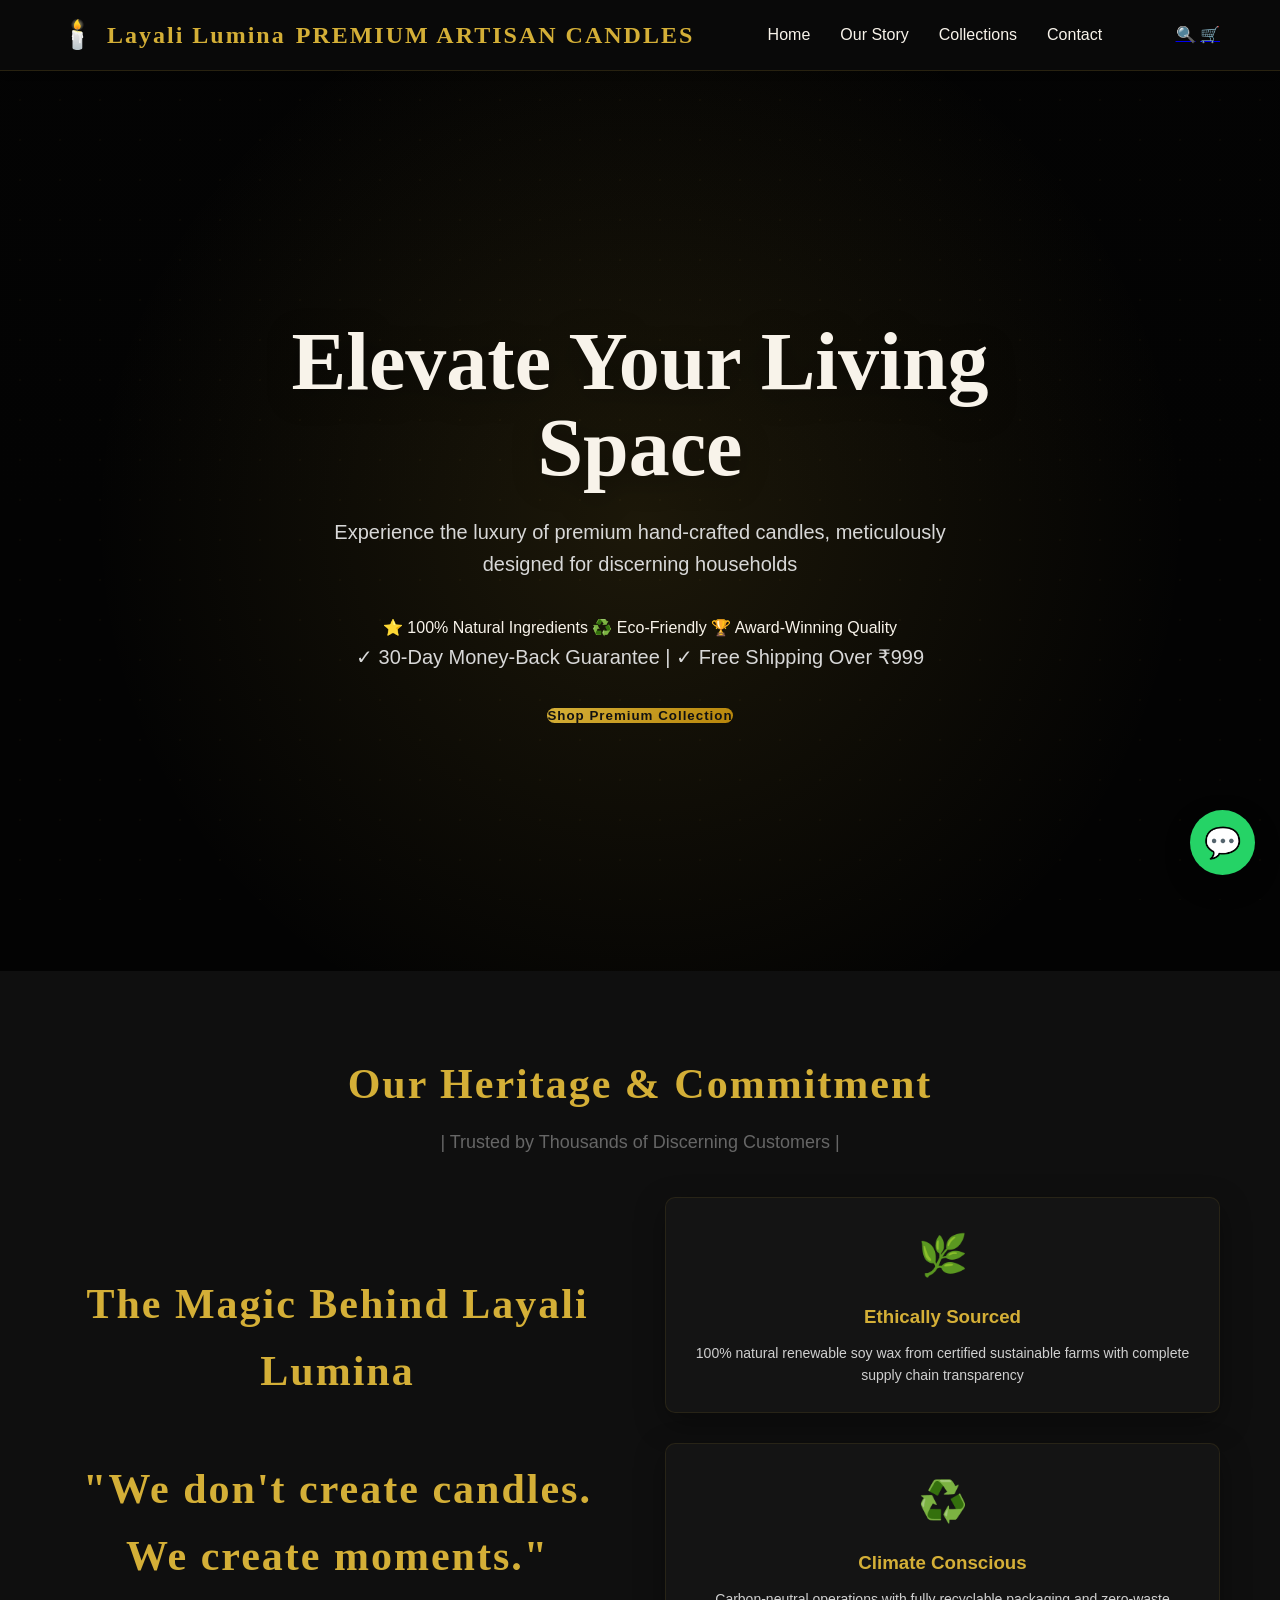
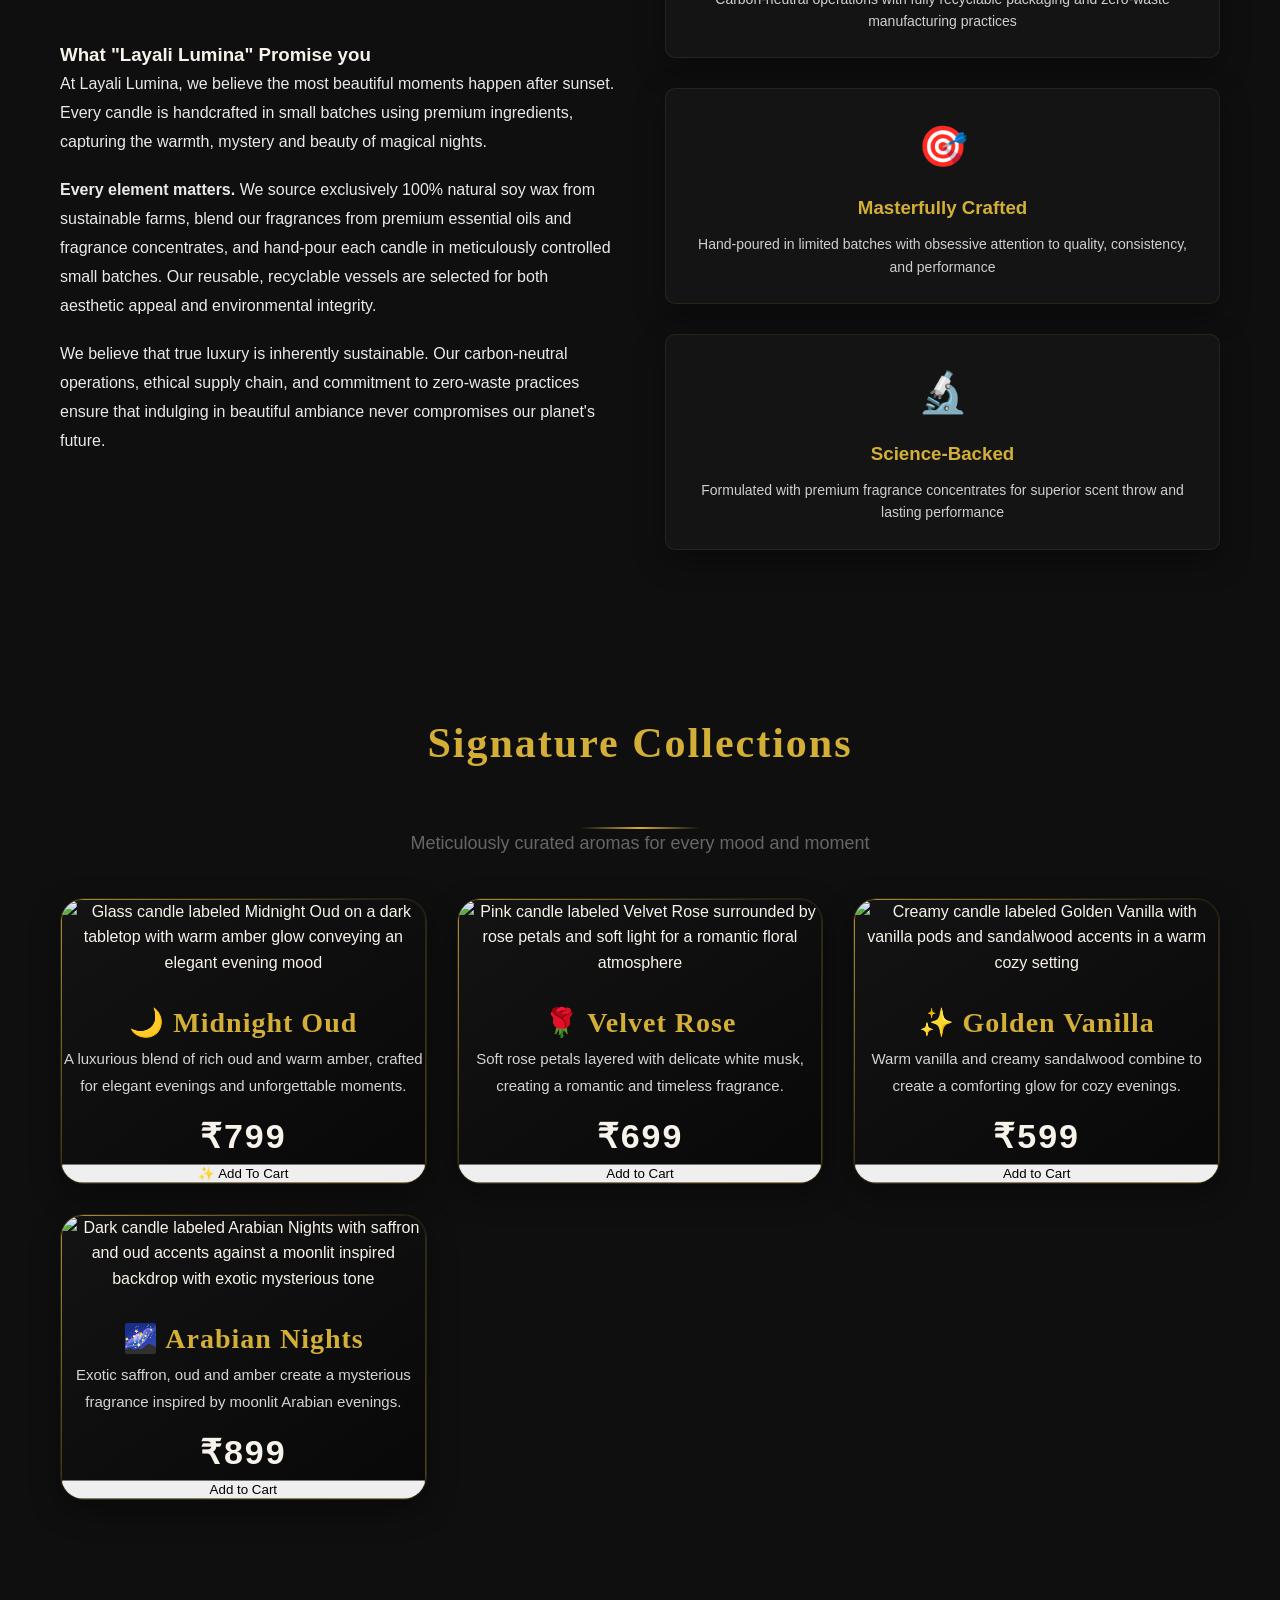
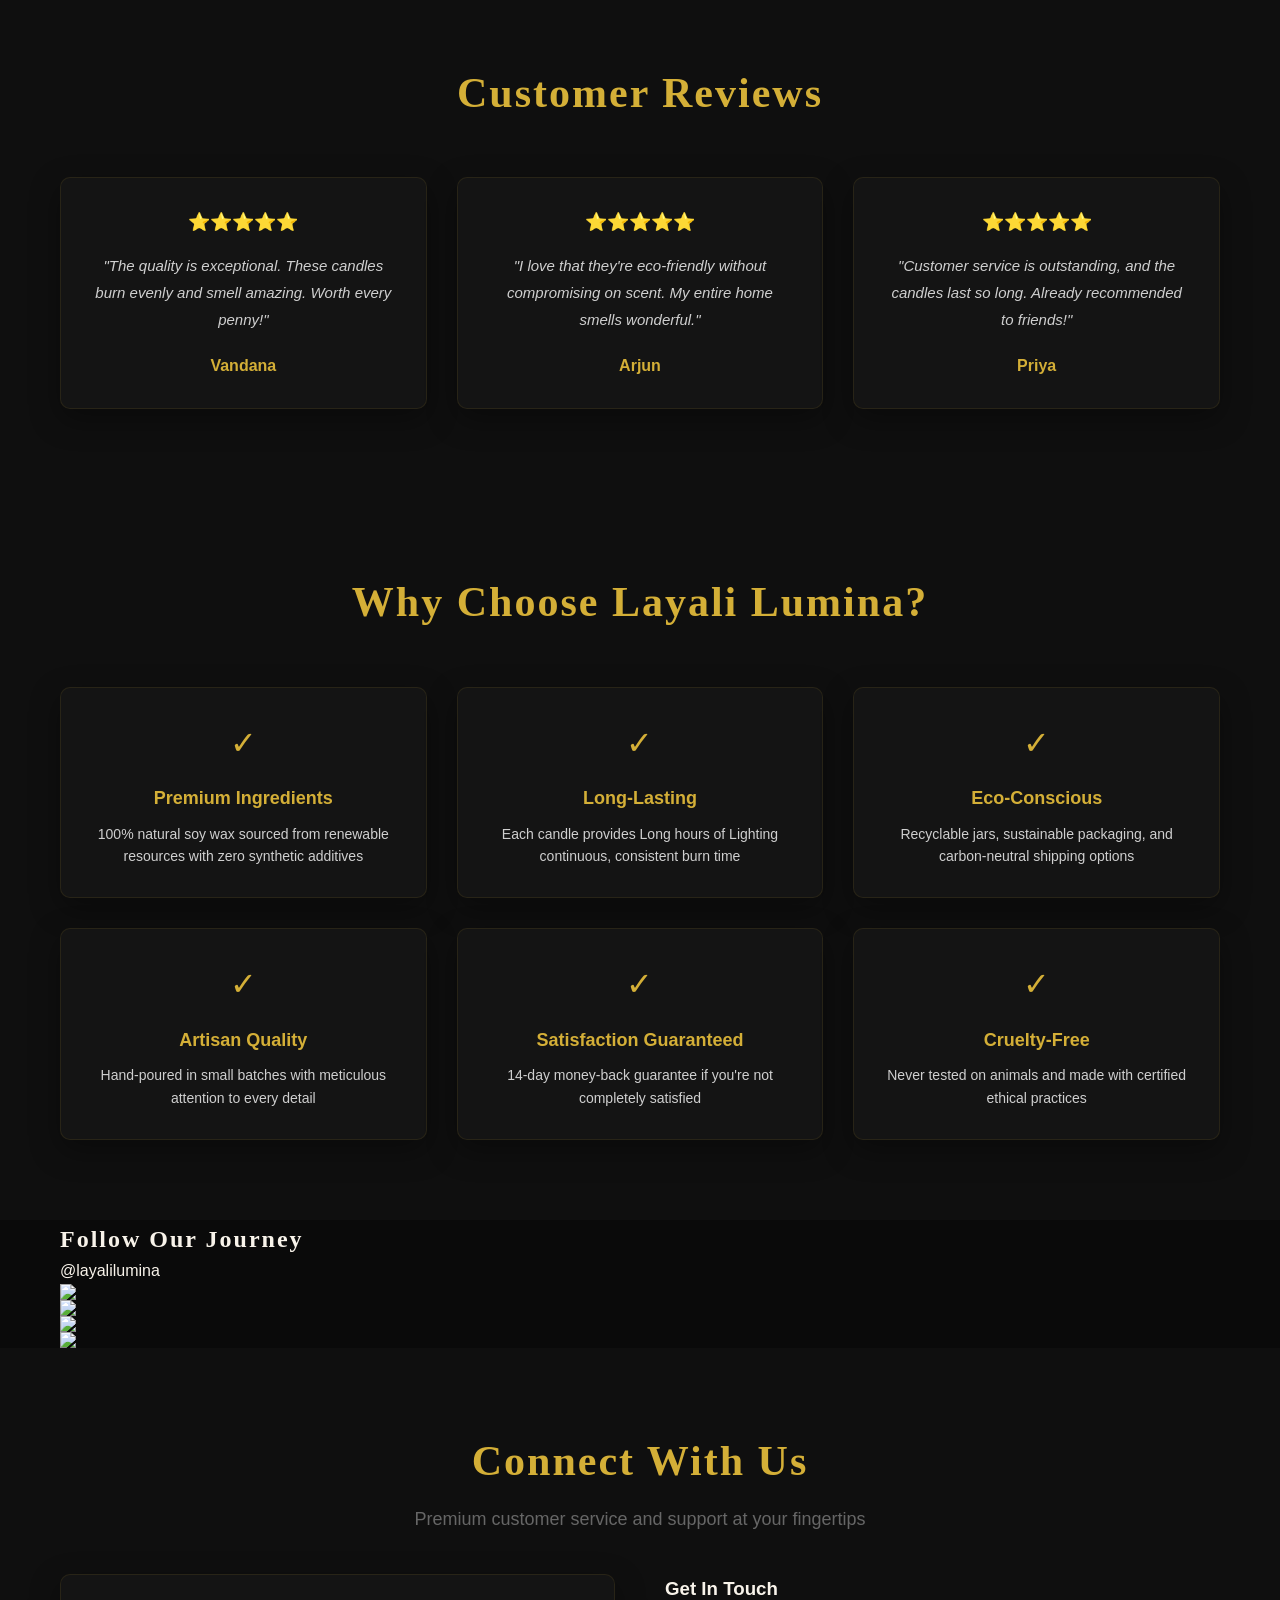
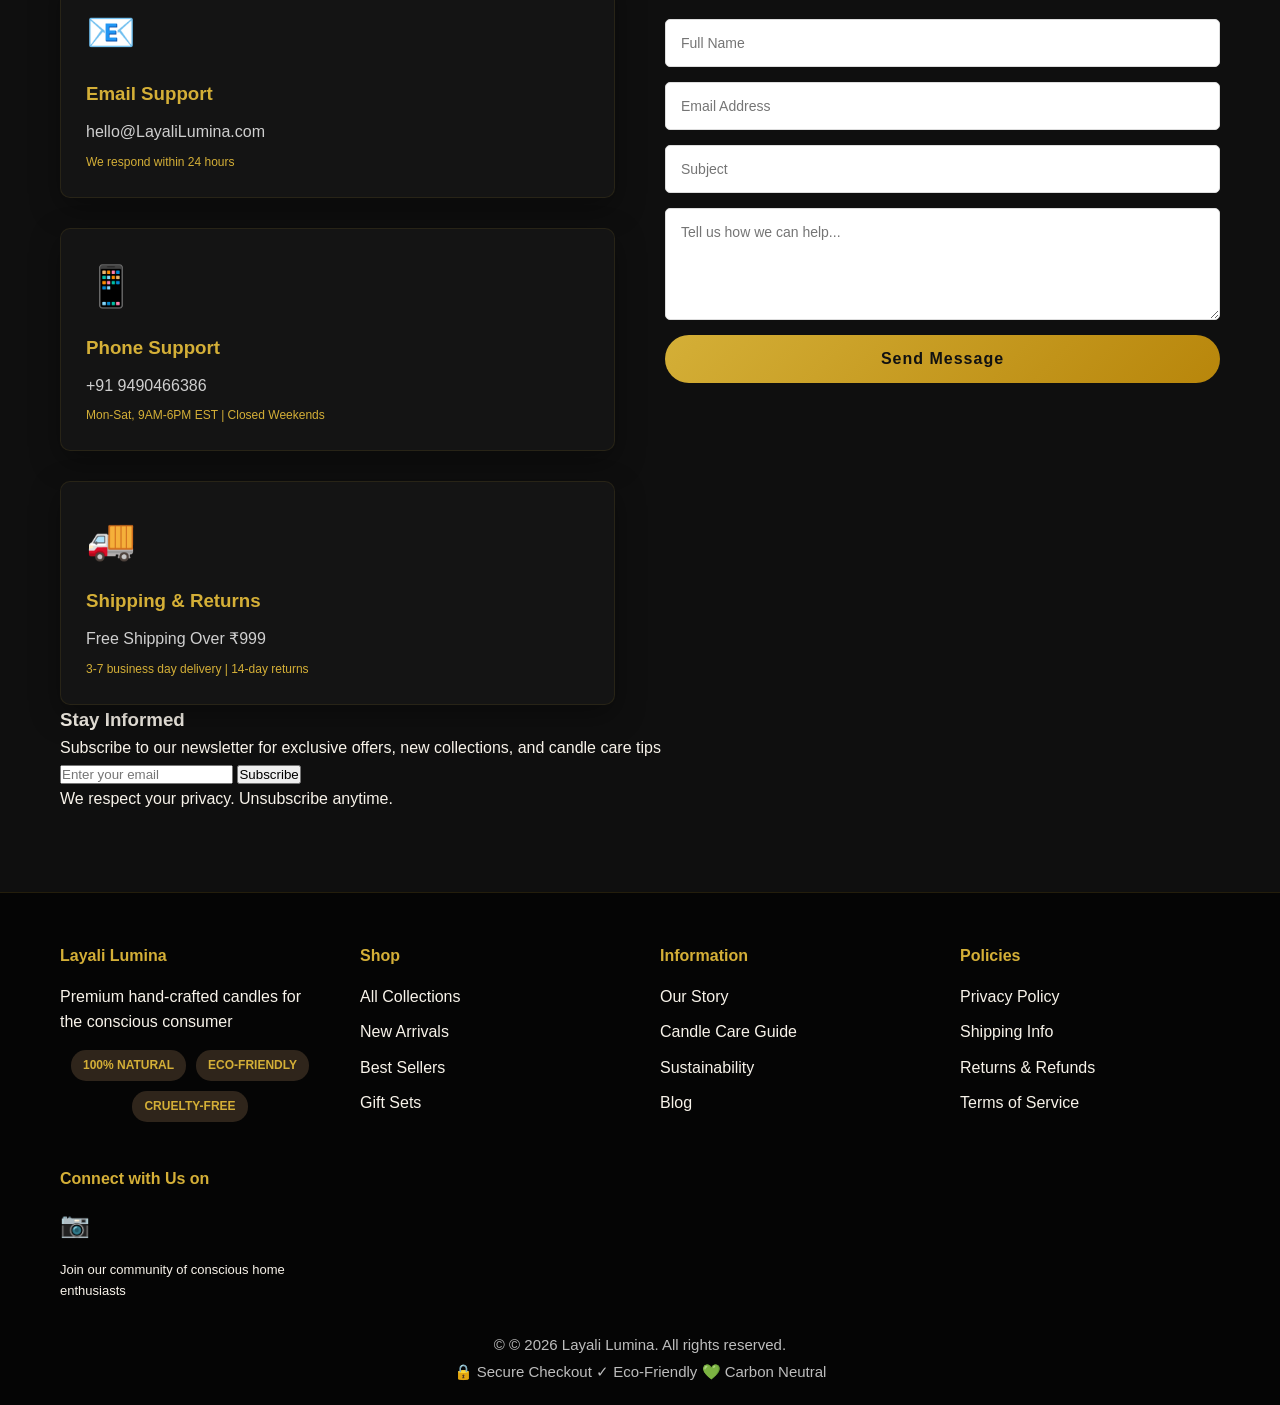
==== index.html @ 6432d630 "Add files via upload" ====
<!DOCTYPE html>
<html lang="en">
<head>
    <meta charset="UTF-8">
    <meta name="viewport" content="width=device-width, initial-scale=1.0">
    <meta name="description" content="Layali Lumina - Hand-crafted candles for every occasion. Sustainable, eco-friendly, and beautifully scented.">
    <title>Layali Lumina - Hand-Crafted Candles</title>
    <link rel="stylesheet" href="styles.css">
</head>
<body>
    <!-- Navigation Bar -->
    <nav class="navbar">
        <div class="nav-top-bar">
          
        <div class="nav-container">
            <div class="nav-logo">
                <span class="logo-icon">🕯️</span>
                <a href="#home">Layali Lumina</a>
                <span class="logo-tagline">PREMIUM ARTISAN CANDLES</span>
            </div>
            <div class="hamburger" id="hamburger">
                <span></span>
                <span></span>
                <span></span>

            </div>
            <ul class="nav-menu" id="navMenu">
                <li><a href="#home" class="nav-link">Home</a></li>
                <li><a href="#about" class="nav-link">Our Story</a></li>
                <li><a href="#products" class="nav-link">Collections</a></li>
                <li><a href="#contact" class="nav-link">Contact</a></li>
            </ul>
            <div class="nav-icons">
                <a href="#" class="nav-icon" title="Search">🔍</a>
                <a href="#" class="nav-icon" title="Cart">🛒</a>
            </div>
        </div>
    </nav>

    <!-- Hero Section -->
    <section id="home" class="hero">
        <div class="hero-overlay"></div>
        <div class="hero-content">
           
            <h1>Elevate Your Living Space</h1>
            <p>Experience the luxury of premium hand-crafted candles, meticulously designed for discerning households</p>
            
             <div class="hero-trust-badges">
                <span class="badge">⭐ 100% Natural Ingredients</span>
                <span class="badge">♻️ Eco-Friendly</span>
                <span class="badge">🏆 Award-Winning Quality</span>
            </div>
          
            <p class="hero-guarantee">✓ 30-Day Money-Back Guarantee | ✓ Free Shipping Over ₹999</p>
          <div class="hero-buttons">
                <button class="cta-button primary">Shop Premium Collection</button>
                           </div>
    </section>

    <!-- About Section -->
    <section id="about" class="about">
        <div class="container">
            <div class="about-header">
                <h2>Our Heritage & Commitment</h2>
                <p class="section-subtitle"> | Trusted by Thousands of Discerning Customers |</p>
            </div>
            <div class="about-content">
                <div class="about-text">
                     <h2>The Magic Behind Layali Lumina</h2>
                     <section class="quote-section">
    <h2>
        "We don't create candles.
        We create moments."
    </h2>
</section>
                      <h3>What "Layali Lumina" Promise you</h3>
                    
<p>
At Layali Lumina, we believe the most beautiful moments happen after sunset.
Every candle is handcrafted in small batches using premium ingredients,
capturing the warmth, mystery and beauty of magical nights.
</p>
                    <p><strong>Every element matters.</strong> We source exclusively 100% natural soy wax from sustainable farms, blend our fragrances from premium essential oils and fragrance concentrates, and hand-pour each candle in meticulously controlled small batches. Our reusable, recyclable vessels are selected for both aesthetic appeal and environmental integrity.</p>
                    <p>We believe that true luxury is inherently sustainable. Our carbon-neutral operations, ethical supply chain, and commitment to zero-waste practices ensure that indulging in beautiful ambiance never compromises our planet's future.</p>
                </div>
                <div class="about-features">
                    <div class="feature premium">
                        <span class="feature-icon">🌿</span>
                        <h3>Ethically Sourced</h3>
                        <p>100% natural renewable soy wax from certified sustainable farms with complete supply chain transparency</p>
                    </div>
                    <div class="feature premium">
                        <span class="feature-icon">♻️</span>
                        <h3>Climate Conscious</h3>
                        <p>Carbon-neutral operations with fully recyclable packaging and zero-waste manufacturing practices</p>
                    </div>
                    <div class="feature premium">
                        <span class="feature-icon">🎯</span>
                        <h3>Masterfully Crafted</h3>
                        <p>Hand-poured in limited batches with obsessive attention to quality, consistency, and performance</p>
                    </div>
                    <div class="feature premium">
                        <span class="feature-icon">🔬</span>
                        <h3>Science-Backed</h3>
                        <p>Formulated with premium fragrance concentrates for superior scent throw and lasting performance</p>
                    </div>
                </div>
            </div>
        </div>
    </section>

    <!-- Products Section -->
    <section id="products" class="products">
        <div class="container">
            <div class="products-header">
                <h2>Signature Collections</h2>
                <div class="section-divider"></div>
                <p class="section-subtitle">Meticulously curated aromas for every mood and moment</p>
            </div>    
         <div class="products-grid">
        <div class="product-card">
            <img src="https://i.postimg.cc/Hx8PF3Ht/Midnight-Oud-2.jpg" alt="Glass candle labeled Midnight Oud on a dark tabletop with warm amber glow conveying an elegant evening mood">
            <h3>🌙 Midnight Oud</h3>
            <p>
                A luxurious blend of rich oud and warm amber,
                crafted for elegant evenings and unforgettable moments.
            </p>
            <div class="price">₹799</div>
            <button class="buy-btn">✨ Add To Cart</button>
        </div>

        <div class="product-card">
            <img src="https://i.postimg.cc/NMpHxxqG/Velvet-Rose.jpg" alt="Pink candle labeled Velvet Rose surrounded by rose petals and soft light for a romantic floral atmosphere">
            <h3>🌹 Velvet Rose</h3>
            <p>
                Soft rose petals layered with delicate white musk,
                creating a romantic and timeless fragrance.
            </p>
            <div class="price">₹699</div>
            <button class="buy-btn">Add to Cart</button>
        </div>

        <div class="product-card">
            <img src="https://i.postimg.cc/4dJctSMm/Golden-Vanilla.jpg" alt="Creamy candle labeled Golden Vanilla with vanilla pods and sandalwood accents in a warm cozy setting">
            <h3>✨ Golden Vanilla</h3>
            <p>
                Warm vanilla and creamy sandalwood combine to
                create a comforting glow for cozy evenings.
            </p>
            <div class="price">₹599</div>
            <button class="buy-btn">Add to Cart</button>
        </div>

        <div class="product-card">
            <img src="https://i.postimg.cc/cHXnccy0/Arabian-Nights.jpg" alt="Dark candle labeled Arabian Nights with saffron and oud accents against a moonlit inspired backdrop with exotic mysterious tone">
            <h3>🌌 Arabian Nights</h3>
            <p>
                Exotic saffron, oud and amber create a mysterious
                fragrance inspired by moonlit Arabian evenings.
            </p>
            <div class="price">₹899</div>
            <button class="buy-btn">Add to Cart</button>
        </div>

    </div>

</section>

    <!-- Testimonials Section -->
    <section class="testimonials">
        <div class="container">
            <h2>Customer Reviews</h2>
            <div class="testimonials-grid">
                <div class="testimonial-card">
                    <div class="stars">⭐⭐⭐⭐⭐</div>
                    <p>"The quality is exceptional. These candles burn evenly and smell amazing. Worth every penny!"</p>
                    <h4>Vandana</h4>
                </div>
                <div class="testimonial-card">
                    <div class="stars">⭐⭐⭐⭐⭐</div>
                    <p>"I love that they're eco-friendly without compromising on scent. My entire home smells wonderful."</p>
                    <h4>Arjun</h4>
                </div>
                <div class="testimonial-card">
                    <div class="stars">⭐⭐⭐⭐⭐</div>
                    <p>"Customer service is outstanding, and the candles last so long. Already recommended to friends!"</p>
                    <h4> Priya</h4>
                </div>
            </div>
        </div>
    </section>

    <!-- Why Choose Us Section -->
    <section class="why-choose-us">
        <div class="container">
            <h2>Why Choose Layali Lumina?</h2>
            <div class="benefits-grid">
                <div class="benefit-item">
                    <span class="benefit-icon">✓</span>
                    <h3>Premium Ingredients</h3>
                    <p>100% natural soy wax sourced from renewable resources with zero synthetic additives</p>
                </div>
                <div class="benefit-item">
                    <span class="benefit-icon">✓</span>
                    <h3>Long-Lasting</h3>
                    <p>Each candle provides Long hours of Lighting continuous, consistent burn time</p>
                </div>
                <div class="benefit-item">
                    <span class="benefit-icon">✓</span>
                    <h3>Eco-Conscious</h3>
                    <p>Recyclable jars, sustainable packaging, and carbon-neutral shipping options</p>
                </div>
                <div class="benefit-item">
                    <span class="benefit-icon">✓</span>
                    <h3>Artisan Quality</h3>
                    <p>Hand-poured in small batches with meticulous attention to every detail</p>
                </div>
                <div class="benefit-item">
                    <span class="benefit-icon">✓</span>
                    <h3>Satisfaction Guaranteed</h3>
                    <p>14-day money-back guarantee if you're not completely satisfied</p>
                </div>
                <div class="benefit-item">
                    <span class="benefit-icon">✓</span>
                    <h3>Cruelty-Free</h3>
                    <p>Never tested on animals and made with certified ethical practices</p>
                </div>
            </div>
        </div>
    </section>

    <!--InstaGram Section -->
   <section class="instagram-section">

    <div class="container">

        <h2>Follow Our Journey</h2>

        <p>
            @layalilumina
        </p>

        <div class="instagram-grid">

            <img src="https://i.postimg.cc/Hx8PF3Ht/Midnight-Oud-2.jpg">

            <img src="https://i.postimg.cc/NMpHxxqG/Velvet-Rose.jpg">

            <img src="https://i.postimg.cc/4dJctSMm/Golden-Vanilla.jpg">

            <img src="https://i.postimg.cc/cHXnccy0/Arabian-Nights.jpg">

        </div>

    </div>

</section>

    <!-- Contact Section -->
    <section id="contact" class="contact">
        <div class="container">
            <div class="contact-header">
                <h2>Connect With Us</h2>
                <p class="section-subtitle">Premium customer service and support at your fingertips</p>
            </div>
            <div class="contact-content">
                <div class="contact-info">
                    <div class="info-item">
                        <span class="info-icon">📧</span>
                        <h3>Email Support</h3>
                        <p>hello@LayaliLumina.com</p>
                        <small>We respond within 24 hours</small>
                    </div>
                    <div class="info-item">
                        <span class="info-icon">📱</span>
                        <h3>Phone Support</h3>
                        <p>+91 9490466386</p>
                        <small>Mon-Sat, 9AM-6PM EST | Closed Weekends</small>
                    </div>
                    <div class="info-item">
                        <span class="info-icon">🚚</span>
                        <h3>Shipping & Returns</h3>
                        <p>Free Shipping Over ₹999</p>
                        <small>3-7 business day delivery | 14-day returns</small>
                    </div>
                </div>

                <form class="contact-form" id="contactForm">
                    <h3>Get In Touch</h3>
                    <input type="text" placeholder="Full Name" required>
                    <input type="email" placeholder="Email Address" required>
                    <input type="text" placeholder="Subject">
                    <textarea placeholder="Tell us how we can help..." rows="5" required></textarea>
                    <button type="submit" class="submit-btn">Send Message</button>
                </form>
            </div>

            <!-- Newsletter Section -->
            <div class="newsletter-section">
                <h3>Stay Informed</h3>
                <p>Subscribe to our newsletter for exclusive offers, new collections, and candle care tips</p>
                <form class="newsletter-form" id="newsletterForm">
                    <input type="email" placeholder="Enter your email" required>
                    <button type="submit" class="newsletter-btn">Subscribe</button>
                </form>
                <p class="newsletter-note">We respect your privacy. Unsubscribe anytime.</p>
            </div>
        </div>
    </section>

    <!-- Footer -->
    <footer class="footer">
        <div class="container">
            <div class="footer-content">
                <div class="footer-section">
                    <h4>Layali Lumina</h4>
                    <p>Premium hand-crafted candles for the conscious consumer</p>
                    <div class="certifications">
                        <span class="cert-badge">100% Natural</span>
                        <span class="cert-badge">Eco-Friendly</span>
                        <span class="cert-badge">Cruelty-Free</span>
                    </div>
                </div>
                <div class="footer-section">
                    <h4>Shop</h4>
                    <ul>
                        <li><a href="#products">All Collections</a></li>
                        <li><a href="#">New Arrivals</a></li>
                        <li><a href="#">Best Sellers</a></li>
                        <li><a href="#">Gift Sets</a></li>
                    </ul>
                </div>
                <div class="footer-section">
                    <h4>Information</h4>
                    <ul>
                        <li><a href="#about">Our Story</a></li>
                        <li><a href="#">Candle Care Guide</a></li>
                        <li><a href="#">Sustainability</a></li>
                        <li><a href="#">Blog</a></li>
                    </ul>
                </div>
                <div class="footer-section">
                    <h4>Policies</h4>
                    <ul>
                        <li><a href="#">Privacy Policy</a></li>
                        <li><a href="#">Shipping Info</a></li>
                        <li><a href="#">Returns & Refunds</a></li>
                        <li><a href="#">Terms of Service</a></li>
                    </ul>
                </div>
                <div class="footer-section">
                    <h4>Connect with Us on</h4>
                    <div class="social-links">
                       
                        <a href="https://www.instagram.com/layali_lumina?utm_source=ig_web_button_share_sheet&igsh=ZDNlZDc0MzIxNw==" class="social-icon" title="Instagram">📷</a>

                    </div>
                    <p style="margin-top: 15px; font-size: 13px;">Join our community of conscious home enthusiasts</p>
                </div>
            </div>
            <div class="footer-divider"></div>
            <div class="footer-bottom">
                <div class="footer-bottom-content">
                    <p>&copy; © 2026 Layali Lumina. All rights reserved.</p>
                    <div class="footer-badges">
                        <span>🔒 Secure Checkout</span>
                        <span>✓ Eco-Friendly</span>
                        <span>💚 Carbon Neutral</span>
                    </div>
                </div>
            </div>
        </div>
    </footer>

    <script src="script.js"></script>
<a href="https://wa.me/9490466386"
class="whatsapp-float"
target="_blank">
💬
</a>
</body>
</html>
---- styles.css ----
/* ============================================
   GLOBAL STYLES
   ============================================ */

* {
    margin: 0;
    padding: 0;
    box-sizing: border-box;
}

:root {
    --primary-color: #D4AF37;
    --secondary-color: #B8860B;
    --dark-color: #0A0A0A;
    --light-color: #121212;
    --white: #F8F3EA;
    --text-color: #EAEAEA;
    --shadow: 0 10px 30px rgba(0,0,0,.35);
    --transition: all .3s ease;
}

html {
    scroll-behavior: smooth;
}

body {
    font-family: 'Segoe UI', Tahoma, Geneva, Verdana, sans-serif;
    color: var(--text-color);
    line-height: 1.6;
    overflow-x: hidden;
}

.container {
    max-width: 1200px;
    margin: 0 auto;
    padding: 0 20px;
}

/* ============================================
   NAVIGATION BAR
   ============================================ */

.navbar {
    background: var(--white);
    box-shadow: var(--shadow);
    position: sticky;
    top: 0;
    z-index: 100;
}

.nav-container {
    max-width: 1200px;
    margin: 0 auto;
    padding: 0 20px;
    display: flex;
    justify-content: space-between;
    align-items: center;
    height: 70px;
}

.nav-logo {
    display: flex;
    align-items: center;
    gap: 10px;
    font-size: 24px;
    font-weight: bold;
    color: var(--primary-color);
}

.nav-logo a {
    text-decoration: none;
    color: var(--primary-color);
}

.logo-icon {
    font-size: 28px;
}

.nav-menu {
    display: flex;
    list-style: none;
    gap: 30px;
}

.nav-link {
    text-decoration: none;
    color: var(--text-color);
    font-weight: 500;
    transition: var(--transition);
}

.nav-link:hover {
    color: var(--primary-color);
}

.hamburger {
    display: none;
    flex-direction: column;
    cursor: pointer;
    gap: 6px;
}

.hamburger span {
    width: 25px;
    height: 3px;
    background-color: var(--text-color);
    border-radius: 3px;
    transition: var(--transition);
}

/* ============================================
   HERO SECTION
   ============================================ */

.hero{
    position:relative;
    min-height:100vh;

    background:
    linear-gradient(
        rgba(0,0,0,.65),
        rgba(0,0,0,.75)
    ),
    url("https://i.postimg.cc/nhJ8fyPC/Moonlit-candle-scene-2.jpg");

    background-size:cover;
    background-position:center;

    display:flex;
    justify-content:center;
    align-items:center;
    text-align:center;
}

/* ============================================
   ABOUT SECTION
   ============================================ */

.about {
    padding: 80px 20px;
    background-color: var(--light-color);
}

.about h2 {
    text-align: center;
    font-size: 42px;
    margin-bottom: 50px;
    color: var(--dark-color);
}

.about-content {
    display: grid;
    grid-template-columns: 1fr 1fr;
    gap: 50px;
    align-items: center;
}

.about-text p {
    margin-bottom: 20px;
    font-size: 16px;
    line-height: 1.8;
    color: var(--text-color);
}

.about-features {
    display: grid;
    grid-template-columns: 1fr;
    gap: 30px;
}

.feature {
    background: var(--white);
    padding: 25px;
    border-radius: 10px;
    box-shadow: var(--shadow);
    text-align: center;
}

.feature-icon {
    font-size: 40px;
    display: block;
    margin-bottom: 15px;
}

.feature h3 {
    color: var(--primary-color);
    margin-bottom: 10px;
}

.feature p {
    color: #666;
    font-size: 14px;
}

/* ============================================
   PRODUCTS SECTION
   ============================================ */

.products {
    padding: 80px 20px;
    background-color: var(--white);
}

.products h2 {
    text-align: center;
    font-size: 42px;
    margin-bottom: 50px;
    color: var(--dark-color);
}

.section-subtitle {
    text-align: center;
    font-size: 18px;
    color: #666;
    margin: -40px auto 40px;
    max-width: 600px;
}

.products-grid {
    display: grid;
    grid-template-columns: repeat(auto-fit, minmax(300px, 1fr));
    gap: 30px;
}

.product-card{
    background: linear-gradient(
        145deg,
        rgba(20,20,20,0.98),
        rgba(10,10,10,0.98)
    );

    border: 1px solid rgba(212,175,55,.18);

    border-radius: 24px;

    overflow:hidden;

    position:relative;

    transition:all .45s ease;

    box-shadow:
    0 10px 30px rgba(0,0,0,.35);

    backdrop-filter:blur(10px);

    text-align:center;

    display:flex;
    flex-direction:column;
}

.product-card::before{
    content:"";

    position:absolute;
    inset:0;

    padding:1px;

    border-radius:24px;

    background:
    linear-gradient(
        135deg,
        rgba(212,175,55,.8),
        transparent,
        rgba(212,175,55,.3)
    );

    -webkit-mask:
        linear-gradient(#fff 0 0) content-box,
        linear-gradient(#fff 0 0);

    -webkit-mask-composite:xor;
}

.product-badge {
    position: absolute;
    top: 15px;
    right: 15px;
    background-color: var(--primary-color);
    color: var(--white);
    padding: 8px 12px;
    border-radius: 20px;
    font-size: 12px;
    font-weight: bold;
    text-transform: uppercase;
}

.product-card:hover{
    transform:
    translateY(-15px)
    scale(1.02);

    box-shadow:
    0 25px 60px rgba(0,0,0,.5),
    0 0 30px rgba(212,175,55,.15);
}

.product-image {
    width: 150%;
    height: 250px;
    background: linear-gradient(135deg, #e0e0e0 0%, #f5f5f5 100%);
    display: flex;
    align-items: center;
    justify-content: center;
    font-size: 80px;
}

.product-card h3{
    color:#D4AF37;

    font-size:28px;

    letter-spacing:1px;

    margin-top:25px;

    font-family:
    "Playfair Display",
    serif;
}

.product-card p{
    color:#cfcfcf;

    line-height:1.8;

    font-size:15px;
}

.product-details {
    display: flex;
    flex-direction: column;
    gap: 8px;
    padding: 15px 20px;
    background-color: rgba(212, 165, 116, 0.05);
    margin-bottom: 15px;
}

.product-details .detail {
    font-size: 13px;
    color: #666;
}

.price{
    font-size:34px;

    color:#F8F3EA;

    font-weight:700;

    letter-spacing:2px;

    margin-top:10px;
}

.add-to-cart{
    background:
    linear-gradient(
        135deg,
        #D4AF37,
        #B8860B
    );

    color:#111;

    font-weight:700;

    border:none;

    border-radius:50px;

    padding:14px 30px;

    margin:20px;

    transition:.4s;
}

.add-to-cart:hover{
    transform:translateY(-3px);

    box-shadow:
    0 10px 25px rgba(212,175,55,.35);
}

/* ============================================
   CONTACT SECTION
   ============================================ */

.contact {
    padding: 80px 20px;
    background-color: var(--light-color);
}

.contact h2 {
    text-align: center;
    font-size: 42px;
    margin-bottom: 50px;
    color: var(--dark-color);
}

.contact-content {
    display: grid;
    grid-template-columns: 1fr 1fr;
    gap: 50px;
    align-items: start;
}

.contact-info {
    display: grid;
    grid-template-columns: 1fr;
    gap: 30px;
}

.info-item {
    background: var(--white);
    padding: 25px;
    border-radius: 10px;
    box-shadow: var(--shadow);
}

.info-icon {
    font-size: 40px;
    display: block;
    margin-bottom: 15px;
}

.info-item h3 {
    color: var(--primary-color);
    margin-bottom: 10px;
}

.info-item p {
    color: #666;
}

.info-item small {
    display: block;
    color: var(--primary-color);
    font-size: 12px;
    margin-top: 8px;
    font-weight: 500;
}

.contact-form {
    display: flex;
    flex-direction: column;
    gap: 15px;
}

.contact-form input,
.contact-form textarea {
    padding: 15px;
    border: 1px solid #ddd;
    border-radius: 5px;
    font-family: inherit;
    font-size: 14px;
    transition: var(--transition);
}

.contact-form input:focus,
.contact-form textarea:focus {
    outline: none;
    border-color: var(--primary-color);
    box-shadow: 0 0 0 3px rgba(212, 165, 116, 0.1);
}

.submit-btn {
    background-color: var(--primary-color);
    color: var(--white);
    padding: 15px;
    border: none;
    border-radius: 5px;
    font-size: 16px;
    font-weight: bold;
    cursor: pointer;
    transition: var(--transition);
}

.submit-btn:hover {
    background-color: var(--secondary-color);
}

/* ============================================
   TESTIMONIALS SECTION
   ============================================ */

.testimonials {
    padding: 80px 20px;
    background-color: var(--white);
}

.testimonials h2 {
    text-align: center;
    font-size: 42px;
    margin-bottom: 50px;
    color: var(--dark-color);
}

.testimonials-grid {
    display: grid;
    grid-template-columns: repeat(auto-fit, minmax(300px, 1fr));
    gap: 30px;
}

.testimonial-card {
    background: var(--light-color);
    padding: 30px;
    border-radius: 10px;
    box-shadow: var(--shadow);
    text-align: center;
    transition: var(--transition);
}

.testimonial-card:hover {
    transform: translateY(-5px);
    box-shadow: 0 8px 20px rgba(0, 0, 0, 0.15);
}

.testimonial-card .stars {
    font-size: 18px;
    margin-bottom: 15px;
    display: block;
}

.testimonial-card p {
    color: #666;
    margin-bottom: 20px;
    font-size: 15px;
    font-style: italic;
    line-height: 1.8;
}

.testimonial-card h4 {
    color: var(--primary-color);
    font-size: 16px;
}

/* ============================================
   WHY CHOOSE US SECTION
   ============================================ */

.why-choose-us {
    padding: 80px 20px;
    background: linear-gradient(135deg, var(--light-color) 0%, #fff 100%);
}

.why-choose-us h2 {
    text-align: center;
    font-size: 42px;
    margin-bottom: 50px;
    color: var(--dark-color);
}

.benefits-grid {
    display: grid;
    grid-template-columns: repeat(auto-fit, minmax(300px, 1fr));
    gap: 30px;
}

.benefit-item {
    background: var(--white);
    padding: 30px;
    border-radius: 10px;
    box-shadow: var(--shadow);
    text-align: center;
    transition: var(--transition);
    border-left: 4px solid var(--primary-color);
}

.benefit-item:hover {
    transform: translateY(-5px);
    box-shadow: 0 8px 20px rgba(0, 0, 0, 0.15);
}

.benefit-icon {
    font-size: 32px;
    color: var(--primary-color);
    display: block;
    margin-bottom: 15px;
}

.benefit-item h3 {
    color: var(--dark-color);
    margin-bottom: 10px;
    font-size: 18px;
}

.benefit-item p {
    color: #666;
    font-size: 14px;
    line-height: 1.6;
}

/* ============================================
   FOOTER ENHANCEMENTS
   ============================================ */

.footer {
    background-color: var(--dark-color);
    color: var(--white);
    padding: 50px 20px 20px;
}

.footer-content {
    display: grid;
    grid-template-columns: repeat(auto-fit, minmax(250px, 1fr));
    gap: 40px;
    margin-bottom: 30px;
}

.footer-section h4 {
    color: var(--primary-color);
    margin-bottom: 15px;
}

.certifications {
    display: flex;
    gap: 10px;
    margin-top: 15px;
    flex-wrap: wrap;
    justify-content: center;
}

.cert-badge {
    background-color: rgba(212, 165, 116, 0.2);
    color: var(--primary-color);
    padding: 6px 12px;
    border-radius: 15px;
    font-size: 12px;
    font-weight: bold;
    text-transform: uppercase;
}

.footer-section ul {
    list-style: none;
}

.footer-section ul li {
    margin-bottom: 10px;
}

.footer-section a {
    color: var(--light-color);
    text-decoration: none;
    transition: var(--transition);
}

.footer-section a:hover {
    color: var(--primary-color);
}

.social-links {
    display: flex;
    gap: 15px;
}

.social-icon {
    font-size: 24px;
    text-decoration: none;
    transition: var(--transition);
}

.social-icon:hover {
    transform: scale(1.2);
}

.footer-bottom{
    text-align:center;
     color:#BDBDBD;
    font-size:15px;
    line-height:1.8;
}

/* ============================================
   ANIMATIONS
   ============================================ */

@keyframes fadeInDown {
    from {
        opacity: 0;
        transform: translateY(-30px);
    }
    to {
        opacity: 1;
        transform: translateY(0);
    }
}

@keyframes fadeInUp {
    from {
        opacity: 0;
        transform: translateY(30px);
    }
    to {
        opacity: 1;
        transform: translateY(0);
    }
}

/* ============================================
   RESPONSIVE DESIGN
   ============================================ */

/* Tablets */
@media (max-width: 768px) {
    .nav-menu {
        position: absolute;
        left: -100%;
        top: 70px;
        flex-direction: column;
        background-color: var(--white);
        width: 100%;
        text-align: center;
        transition: 0.3s;
        box-shadow: var(--shadow);
        gap: 0;
    }

    .nav-menu.active {
        left: 0;
    }

    .nav-menu li {
        padding: 15px 0;
        border-bottom: 1px solid #eee;
    }

    .hamburger {
        display: flex;
    }

    .hamburger.active span:nth-child(1) {
        transform: rotate(-45deg) translate(-8px, 8px);
    }

    .hamburger.active span:nth-child(2) {
        opacity: 0;
    }

    .hamburger.active span:nth-child(3) {
        transform: rotate(45deg) translate(-8px, -8px);
    }

    .hero-content h1 {
        font-size: 36px;
    }

    .hero-content p {
        font-size: 16px;
    }

    .about h2,
    .products h2,
    .contact h2 {
        font-size: 32px;
    }

    .section-subtitle {
        font-size: 16px;
    }

    .about-content {
        grid-template-columns: 1fr;
        gap: 30px;
    }

    .contact-content {
        grid-template-columns: 1fr;
        gap: 30px;
    }

    .products-grid {
        grid-template-columns: repeat(auto-fit, minmax(250px, 1fr));
        gap: 20px;
    }
}

/* Mobile Phones */
@media (max-width: 480px) {
    .nav-container {
        height: 60px;
    }

    .nav-logo {
        font-size: 18px;
    }

    .hero-content h1 {
        font-size: 28px;
        margin-bottom: 15px;
    }

    .hero-content p {
        font-size: 14px;
        margin-bottom: 20px;
    }

    .cta-button {
        padding: 12px 30px;
        font-size: 14px;
    }

    .about h2,
    .products h2,
    .contact h2 {
        font-size: 24px;
        margin-bottom: 30px;
    }

    .about-text p {
        font-size: 14px;
    }

    .products-grid {
        grid-template-columns: 1fr;
    }

    .product-card h3 {
        font-size: 18px;
    }

    .feature {
        padding: 15px;
    }

    .feature-icon {
        font-size: 32px;
    }

    .footer-content {
        grid-template-columns: 1fr;
        gap: 25px;
    }

    .social-links {
        justify-content: center;
    }
}

section{
    animation:
    fadeUp 1s ease;
}

@keyframes fadeUp{

    from{
        opacity:0;
        transform:translateY(40px);
    }

    to{
        opacity:1;
        transform:translateY(0);
    }

}

/* Luxury Glow */

.product-card::before{
    content:'';
    position:absolute;
    inset:0;
    border-radius:20px;
    pointer-events:none;

    box-shadow:
    inset 0 0 0 1px rgba(212,175,55,.05);
}

.product-card:hover{
    transform:translateY(-12px);
    box-shadow:
    0 20px 40px rgba(0,0,0,.4);
}


.whatsapp-float{
position:fixed;
bottom:25px;
right:25px;

width:65px;
height:65px;

background:#25D366;
color:white;

border-radius:50%;

display:flex;
justify-content:center;
align-items:center;

font-size:30px;
text-decoration:none;

z-index:999;
}
@media (max-width: 768px){

    .products-grid{
        grid-template-columns:1fr;
        gap:20px;
    }

    .product-card{
        width:100%;
        max-width:100%;
        margin:0 auto;
    }

    .product-card h3{
        font-size:22px;
    }

    .price{
        font-size:28px;
    }
}
@media (max-width: 480px){

    .hero-content h1{
        font-size:36px !important;
        line-height:1.2;
    }

    .hero-content p{
        font-size:16px;
        padding:0 15px;
    }
}
@media (max-width:768px){

    .product-card:hover{
        transform:none;
    }

}
@media (max-width:768px){

    .nav-menu{
        width:100%;
        left:-100%;
    }

    .nav-menu.active{
        left:0;
    }

}
img{
    max-width:100%;
    height:auto;
    display:block;
}



/* ==========================================
   LAYALI LUMINA LUXURY THEME UPGRADE
   ========================================== */

@import url('https://fonts.googleapis.com/css2?family=Playfair+Display:wght@400;600;700&family=Poppins:wght@300;400;500;600&display=swap');

body{
    background:#0A0A0A;
    color:#F8F3EA;
    font-family:'Poppins',sans-serif;
}

/* Navigation */

.navbar{
    background:rgba(10,10,10,.95);
    backdrop-filter:blur(12px);
    border-bottom:1px solid rgba(212,175,55,.15);
}

.nav-logo,
.nav-logo a{
    color:#D4AF37;
    font-family:'Playfair Display',serif;
    letter-spacing:2px;
}

.nav-link{
    color:#F8F3EA;
    font-weight:500;
}

.nav-link:hover{
    color:#D4AF37;
}

/* Hero */

.hero{
    position:relative;
}

.hero::before{
    content:'';
    position:absolute;
    inset:0;

    background:
    radial-gradient(
        circle at center,
        rgba(212,175,55,.12),
        transparent 70%
    );

    pointer-events:none;
}

.hero-content{
    max-width:850px;
    padding:20px;
}

.hero-content h1{
    font-family:'Playfair Display',serif;
    font-size:72px;
    font-weight:700;
    color:#F8F3EA;
    text-shadow:
    0 5px 30px rgba(0,0,0,.4);
}

.hero-content p{
    font-size:20px;
    color:#e0e0e0;
    max-width:700px;
    margin:auto;
}

.hero-content{
    position:relative;
    z-index:2;
}

.hero-tag{
    display:inline-block;

    background:
    rgba(212,175,55,.15);

    color:#D4AF37;

    padding:10px 20px;

    border-radius:50px;

    margin-bottom:25px;

    font-size:14px;

    letter-spacing:1px;
}

.hero-content h1{

    font-family:
    "Playfair Display",
    serif;

    font-size:82px;

    line-height:1.05;

    margin-bottom:25px;

    color:#F8F3EA;
}

.hero-content h1 span{
    color:#D4AF37;
}

.hero-content p{

    font-size:20px;

    max-width:650px;

    margin:auto;

    color:#d8d8d8;

    margin-bottom:35px;
}

.hero-buttons{
    display:flex;
    gap:20px;
    justify-content:center;
    flex-wrap:wrap;
}

.secondary-button{

    border:
    1px solid #D4AF37;

    color:#D4AF37;

    padding:15px 35px;

    border-radius:50px;

    text-decoration:none;

    transition:.4s;
}

.secondary-button:hover{
    background:#D4AF37;
    color:#111;
}
/* CTA Button */

.cta-button,
.add-to-cart,
.submit-btn{
    background:
    linear-gradient(
    135deg,
    #D4AF37,
    #B8860B
    );

    color:#111;
    border:none;

    font-weight:700;
    letter-spacing:1px;

    border-radius:50px;

    transition:.4s ease;
}

.cta-button:hover,
.add-to-cart:hover,
.submit-btn:hover{
    transform:translateY(-4px);

    box-shadow:
    0 10px 30px rgba(212,175,55,.35);
}

/* Sections */

.about,
.products,
.contact,
.testimonials,
.why-choose-us{
    background:#0F0F0F;
}

/* Headings */

h2{
    font-family:'Playfair Display',serif;
    font-weight:700;
    letter-spacing:2px;
}

.about h2,
.products h2,
.contact h2,
.testimonials h2,
.why-choose-us h2{
    color:#D4AF37;
}

/* Product Cards */

.product-card{
    background:
    linear-gradient(
    145deg,
    rgba(20,20,20,.98),
    rgba(8,8,8,.98)
    );

    border:1px solid rgba(212,175,55,.15);

    border-radius:24px;

    overflow:hidden;

    transition:.45s ease;

    box-shadow:
    0 10px 30px rgba(0,0,0,.4);
}

.product-card:hover{
    transform:
    translateY(-12px);

    box-shadow:
    0 25px 60px rgba(0,0,0,.55),
    0 0 25px rgba(212,175,55,.15);
}

.product-card h3{
    color:#D4AF37;
    font-family:'Playfair Display',serif;
}

.product-card p{
    color:#d5d5d5;
}

.price{
    color:#F8F3EA;
    font-size:34px;
    font-weight:700;
}

/* Product Images */

.product-image{
    width:100%;
    height:320px;
    overflow:hidden;
}

.product-image img{
    width:100%;
    height:100%;
    object-fit:cover;
    transition:.5s ease;
}

.product-card:hover img{
    transform:scale(1.08);
}

/* About Features */

.feature,
.benefit-item,
.testimonial-card,
.info-item{
    background:#141414;

    border:1px solid rgba(212,175,55,.1);

    color:#F8F3EA;
}

.feature h3,
.benefit-item h3,
.info-item h3{
    color:#D4AF37;
}

.feature p,
.benefit-item p,
.info-item p,
.testimonial-card p{
    color:#cfcfcf;
}

/* Footer */

.footer{
    background:#050505;

    border-top:
    1px solid rgba(212,175,55,.15);
}

.footer h4{
    color:#D4AF37;
}

.footer a{
    color:#F8F3EA;
}

.footer a:hover{
    color:#D4AF37;
}

/* Gold Divider */

.section-divider{
    width:120px;
    height:2px;

    background:
    linear-gradient(
    to right,
    transparent,
    #D4AF37,
    transparent
    );

    margin:20px auto 40px;
}

/* Luxury Glow */

.product-card::after{
    content:'';

    position:absolute;
    inset:0;

    border-radius:24px;

    box-shadow:
    inset 0 0 0 1px rgba(212,175,55,.05);

    pointer-events:none;
}

/* Floating Gold Dust */

body::after{
    content:'';

    position:fixed;
    inset:0;

    background:
    radial-gradient(
    circle,
    rgba(212,175,55,.04) 1px,
    transparent 1px
    );

    background-size:40px 40px;

    pointer-events:none;

    z-index:0;
}

/* WhatsApp */

.whatsapp-float{
    position:fixed;

    right:25px;
    bottom:25px;

    width:65px;
    height:65px;

    background:#25D366;

    color:#fff;

    border-radius:50%;

    display:flex;
    justify-content:center;
    align-items:center;

    font-size:30px;

    text-decoration:none;

    box-shadow:
    0 10px 25px rgba(0,0,0,.35);

    z-index:999;
}

/* Mobile */

@media(max-width:768px){

.hero-content h1{
    font-size:48px;
}

.hero-content p{
    font-size:16px;
}

.products-grid{
    grid-template-columns:1fr;
}

.product-card{
    width:100%;
}

.product-card:hover{
    transform:none;
}

}

@media(max-width:480px){

.hero-content h1{
    font-size:36px;
    line-height:1.2;
}

.hero-content p{
    font-size:15px;
}

.price{
    font-size:28px;
}

.nav-logo{
    font-size:20px;
}

/* FINAL LUXURY FIXES */

html,
body{
    background:#0A0A0A;
    color:#F8F3EA;
}

img{
    max-width:100%;
    display:block;
    height:auto;
}

.products,
.about,
.contact,
.testimonials,
.why-choose-us{
    background:#0F0F0F !important;
}

.product-card{
    position:relative;
    overflow:hidden;
}

.product-image{
    width:100%;
    height:320px;
    overflow:hidden;
}

.product-image img{
    width:100%;
    height:100%;
    object-fit:cover;
}

.navbar{
    background:rgba(10,10,10,0.95);
}

.hero-content{
    position:relative;
    z-index:2;
}

.hero-content h1{
    font-size:72px;
    line-height:1.1;
}

@media(max-width:768px){

.hero-content h1{
    font-size:48px;
}

.products-grid{
    grid-template-columns:1fr;
}

}

@media(max-width:480px){

.hero-content h1{
    font-size:36px;
}

.hero-content p{
    font-size:15px;
}

}
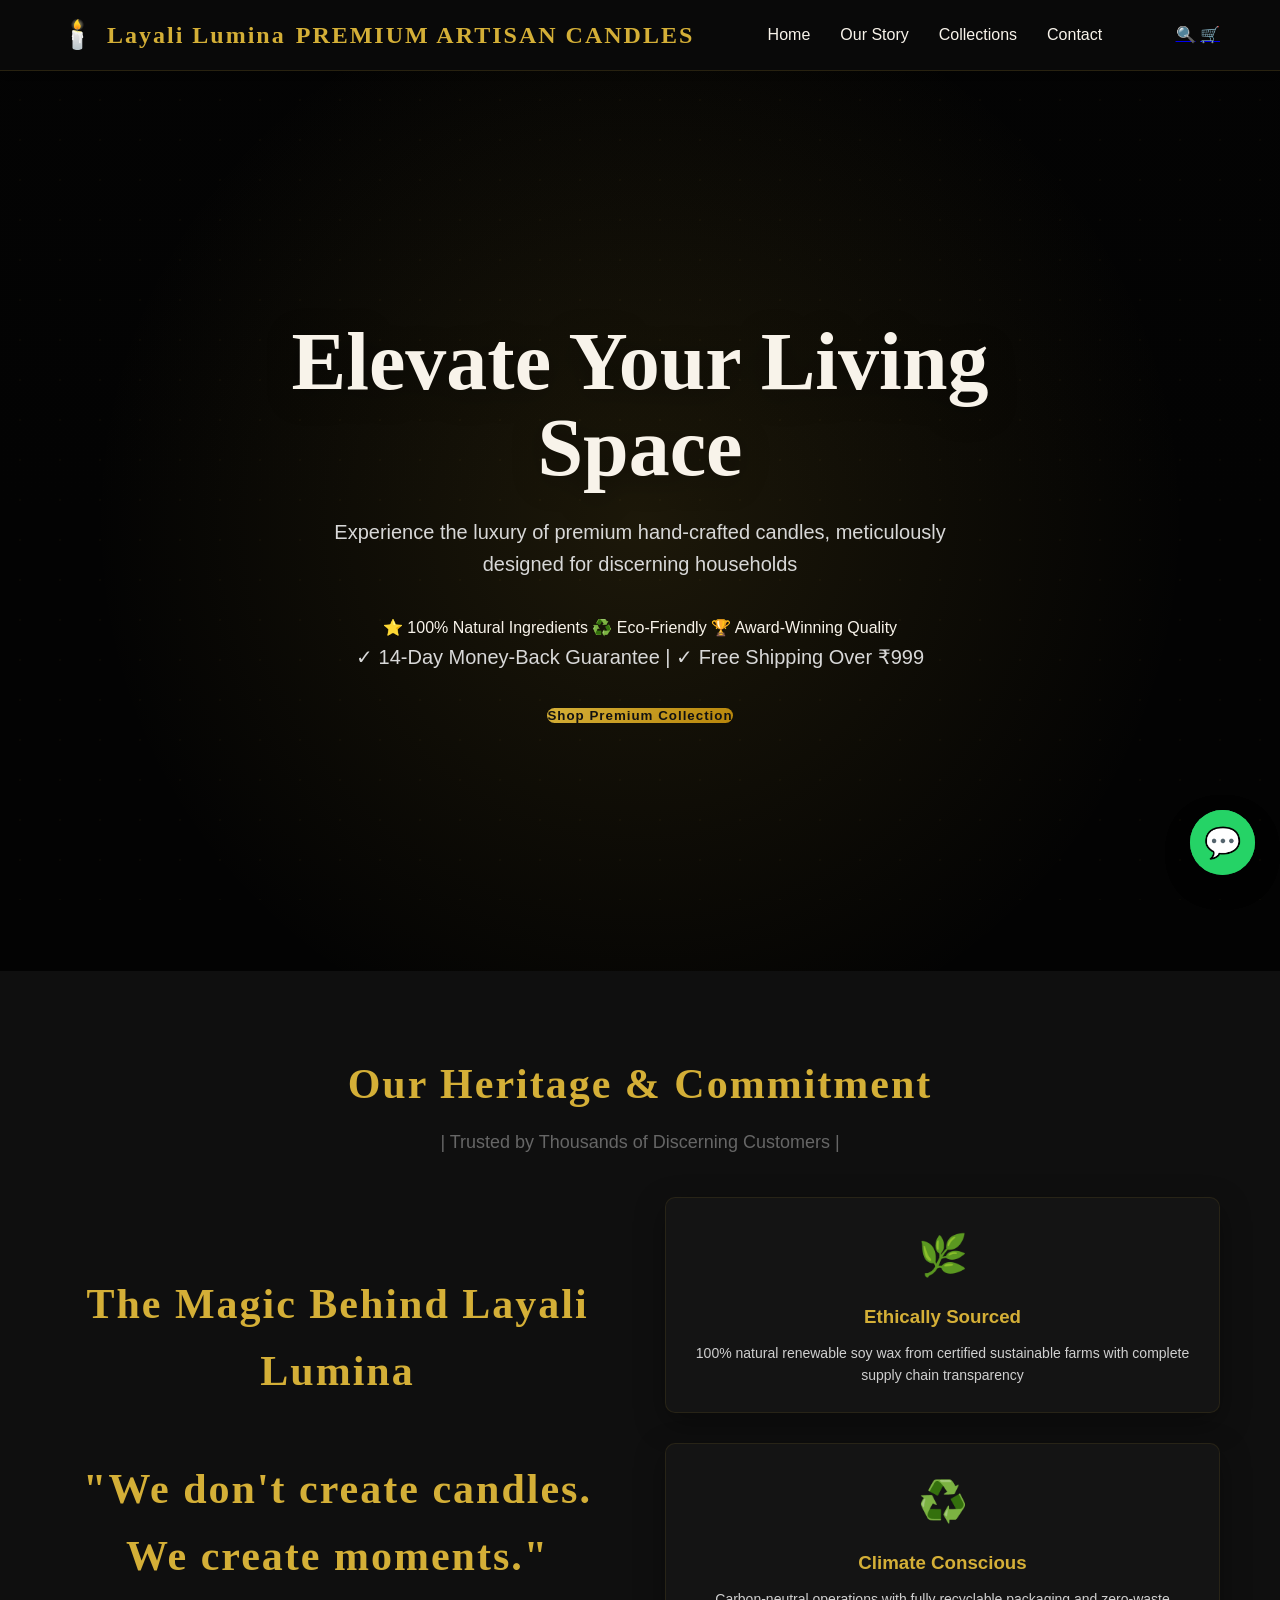
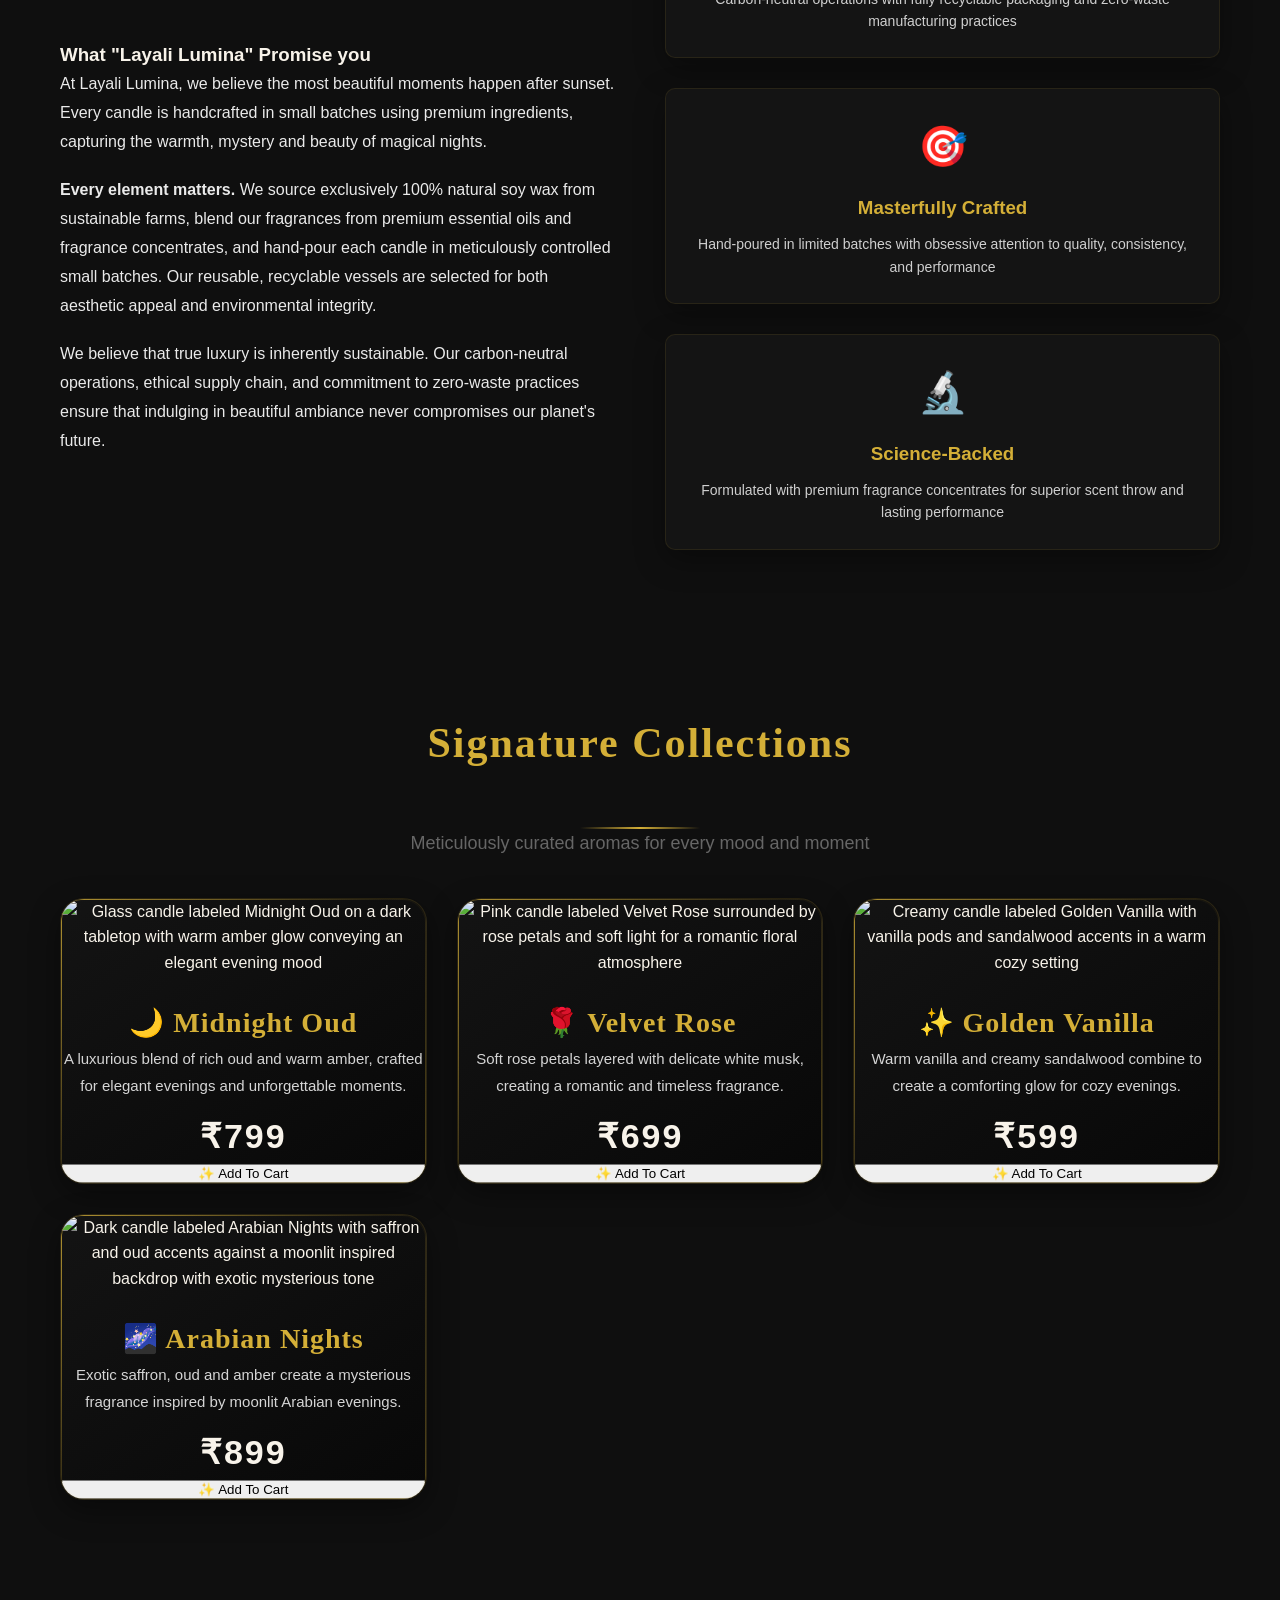
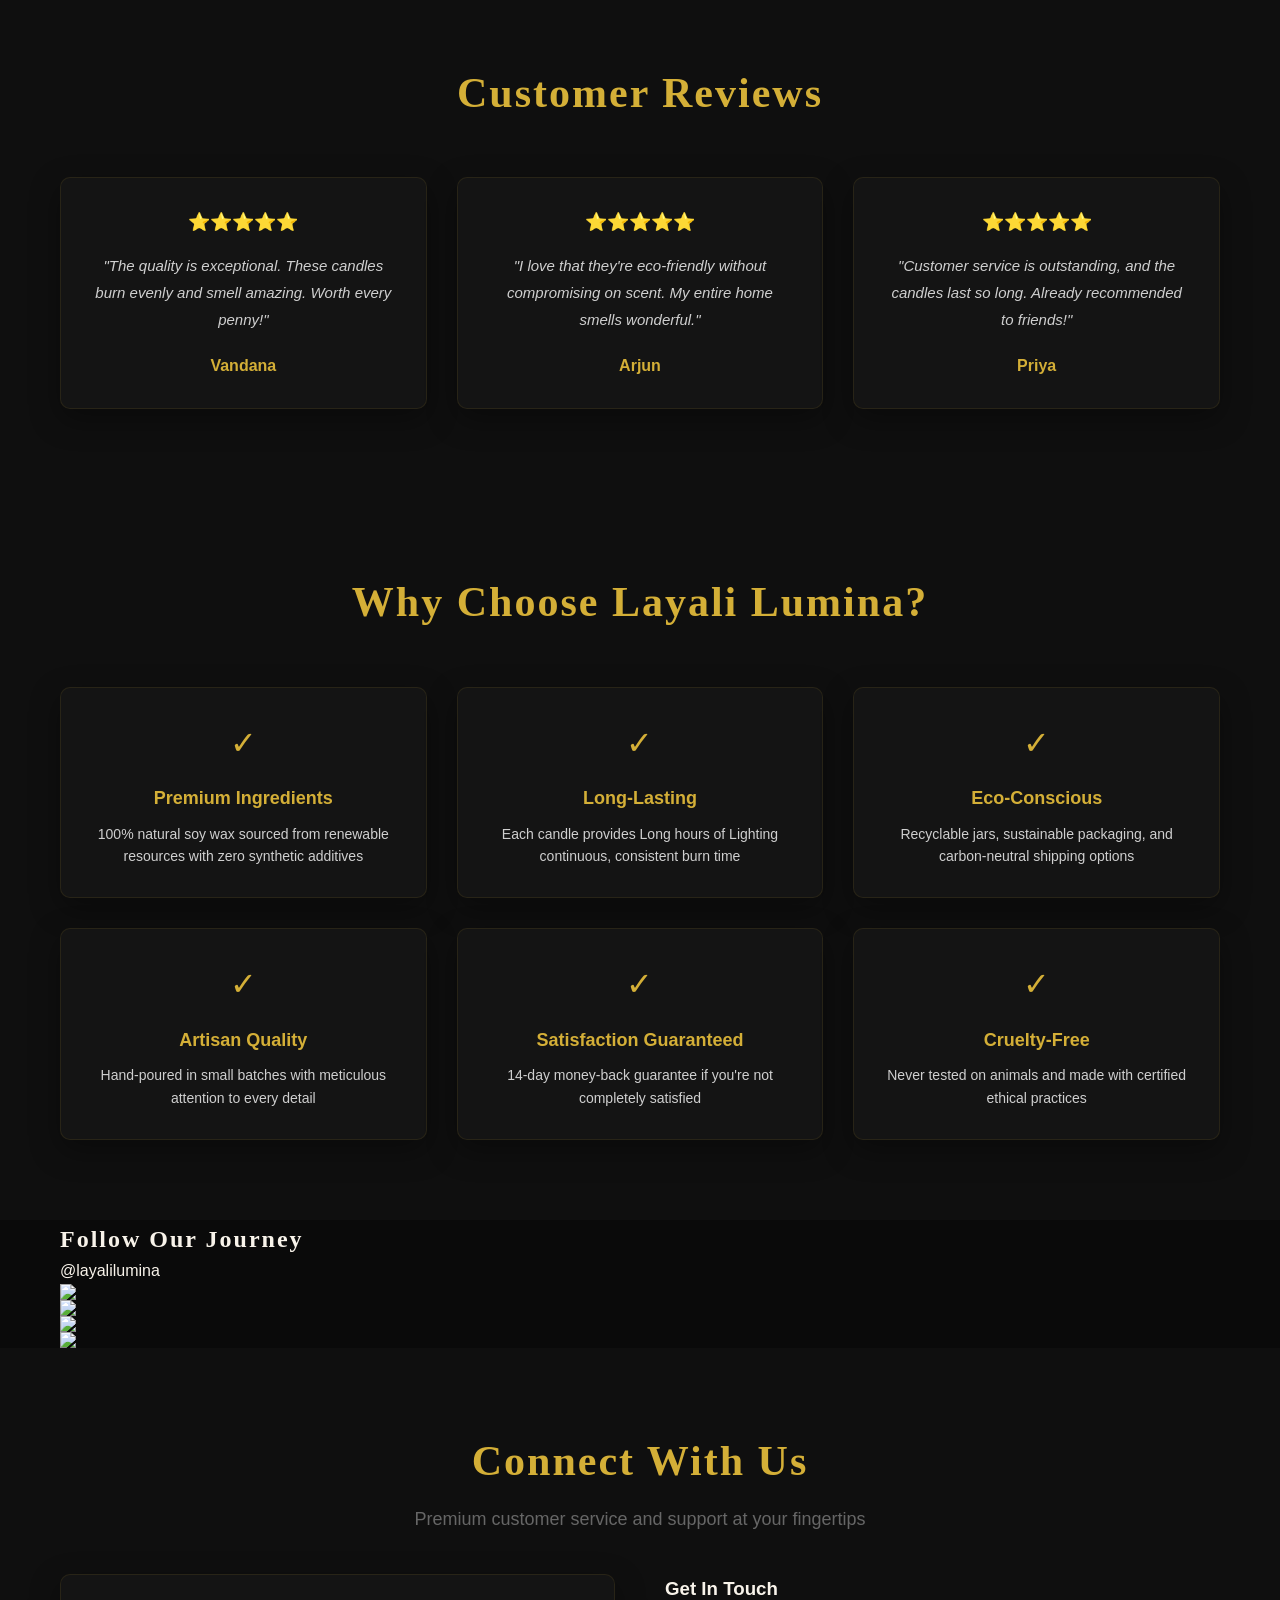
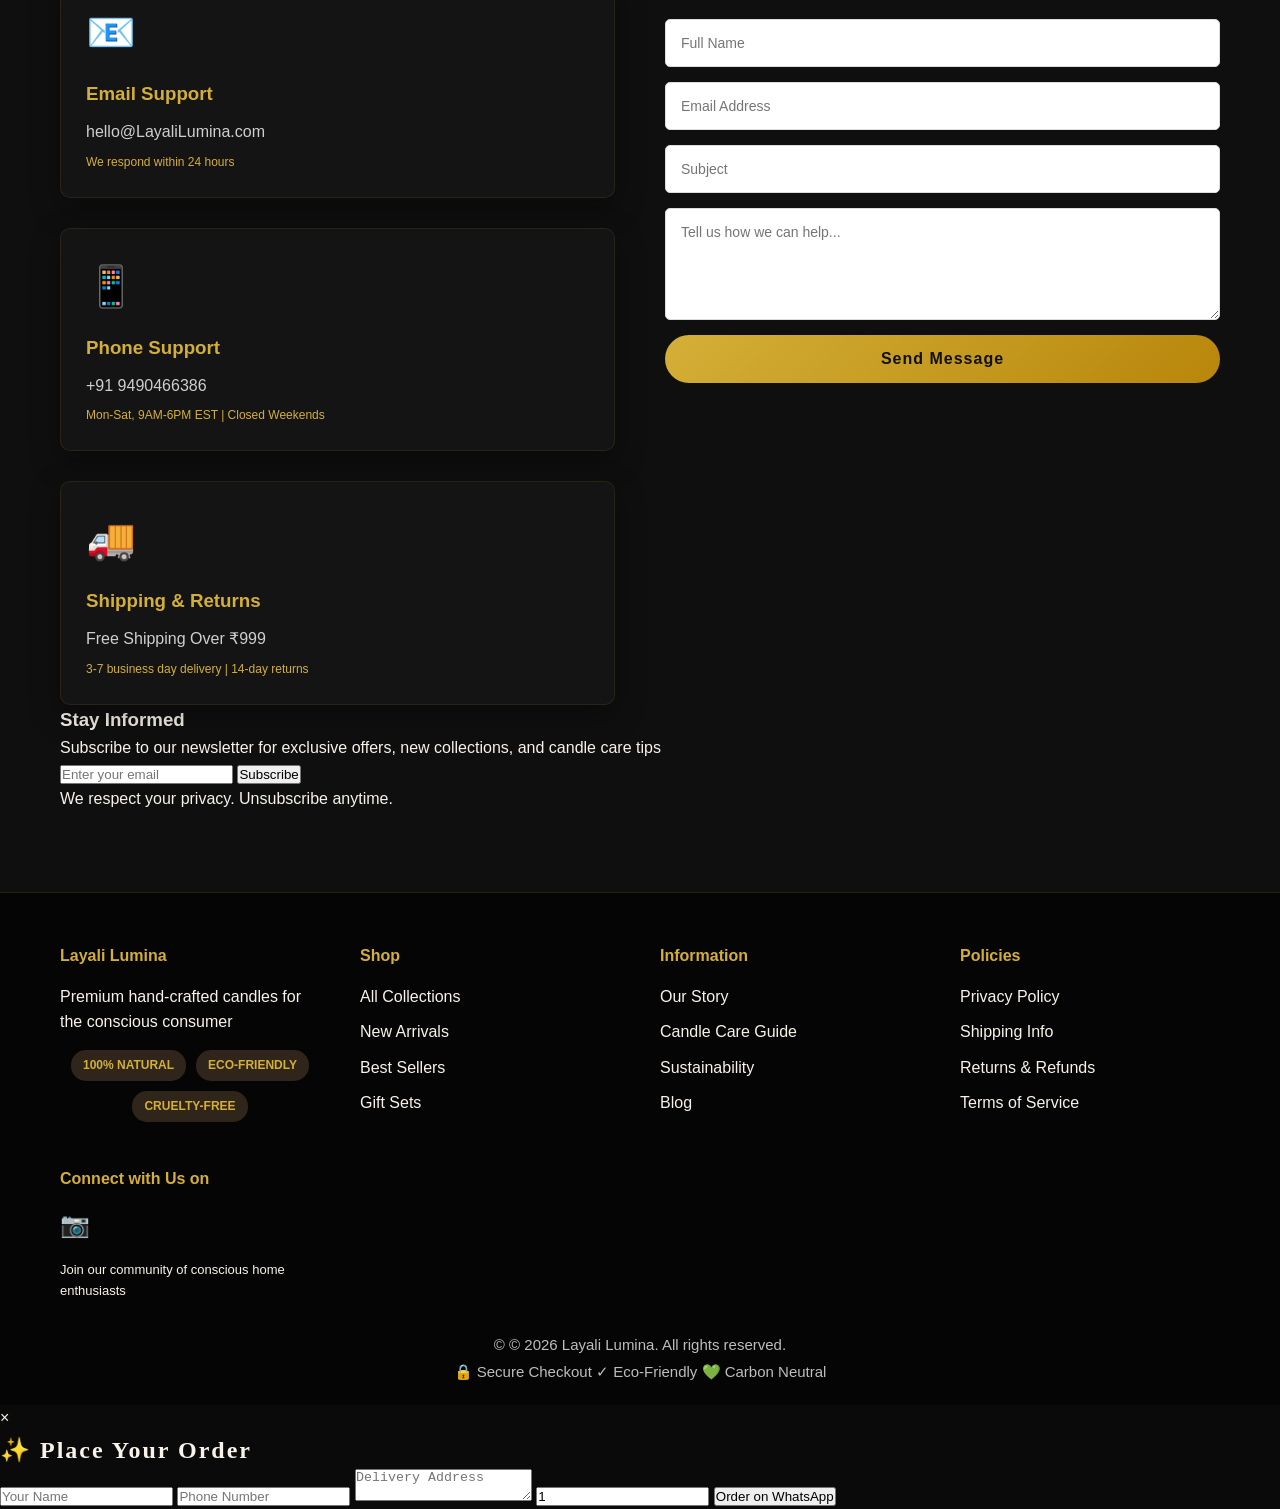
==== commit ad0e3425: "Update index.html" ====
--- a/index.html
+++ b/index.html
@@ -7,12 +7,13 @@
     <title>Layali Lumina - Hand-Crafted Candles</title>
     <link rel="stylesheet" href="styles.css">
 </head>
+
 <body>
     <!-- Navigation Bar -->
     <nav class="navbar">
-        <div class="nav-top-bar">
-          
-        <div class="nav-container">
+    <div class="nav-top-bar"></div>
+
+    <div class="nav-container">
             <div class="nav-logo">
                 <span class="logo-icon">🕯️</span>
                 <a href="#home">Layali Lumina</a>
@@ -51,7 +52,7 @@
                 <span class="badge">🏆 Award-Winning Quality</span>
             </div>
           
-            <p class="hero-guarantee">✓ 30-Day Money-Back Guarantee | ✓ Free Shipping Over ₹999</p>
+            <p class="hero-guarantee">✓ 14-Day Money-Back Guarantee | ✓ Free Shipping Over ₹999</p>
           <div class="hero-buttons">
                 <button class="cta-button primary">Shop Premium Collection</button>
                            </div>
@@ -137,7 +138,7 @@
                 creating a romantic and timeless fragrance.
             </p>
             <div class="price">₹699</div>
-            <button class="buy-btn">Add to Cart</button>
+            <button class="buy-btn">✨ Add To Cart</button>
         </div>
 
         <div class="product-card">
@@ -148,7 +149,7 @@
                 create a comforting glow for cozy evenings.
             </p>
             <div class="price">₹599</div>
-            <button class="buy-btn">Add to Cart</button>
+            <button class="buy-btn">✨ Add To Cart</button>
         </div>
 
         <div class="product-card">
@@ -159,7 +160,7 @@
                 fragrance inspired by moonlit Arabian evenings.
             </p>
             <div class="price">₹899</div>
-            <button class="buy-btn">Add to Cart</button>
+            <button class="buy-btn">✨ Add To Cart</button>
         </div>
 
     </div>
@@ -378,5 +379,44 @@
 target="_blank">
 💬
 </a>
+<!-- Order Popup -->
+
+<div id="orderModal" class="order-modal">
+
+    <div class="order-box">
+
+        <span class="close-order">&times;</span>
+
+        <h2>✨ Place Your Order</h2>
+
+        <input type="text" id="customerName"
+        placeholder="Your Name">
+
+        <input type="tel" id="customerPhone"
+        placeholder="Phone Number">
+
+        <textarea id="customerAddress"
+        placeholder="Delivery Address"></textarea>
+
+        <input type="number"
+        id="orderQty"
+        value="1"
+        min="1">
+
+        <button id="sendOrderBtn">
+            Order on WhatsApp
+        </button>
+
+    </div>
+
+</div>
+<a
+href="https://wa.me/919490466386"
+class="whatsapp-float"
+target="_blank">
+
+💬
+
+</a>
 </body>
-</html>+</html>
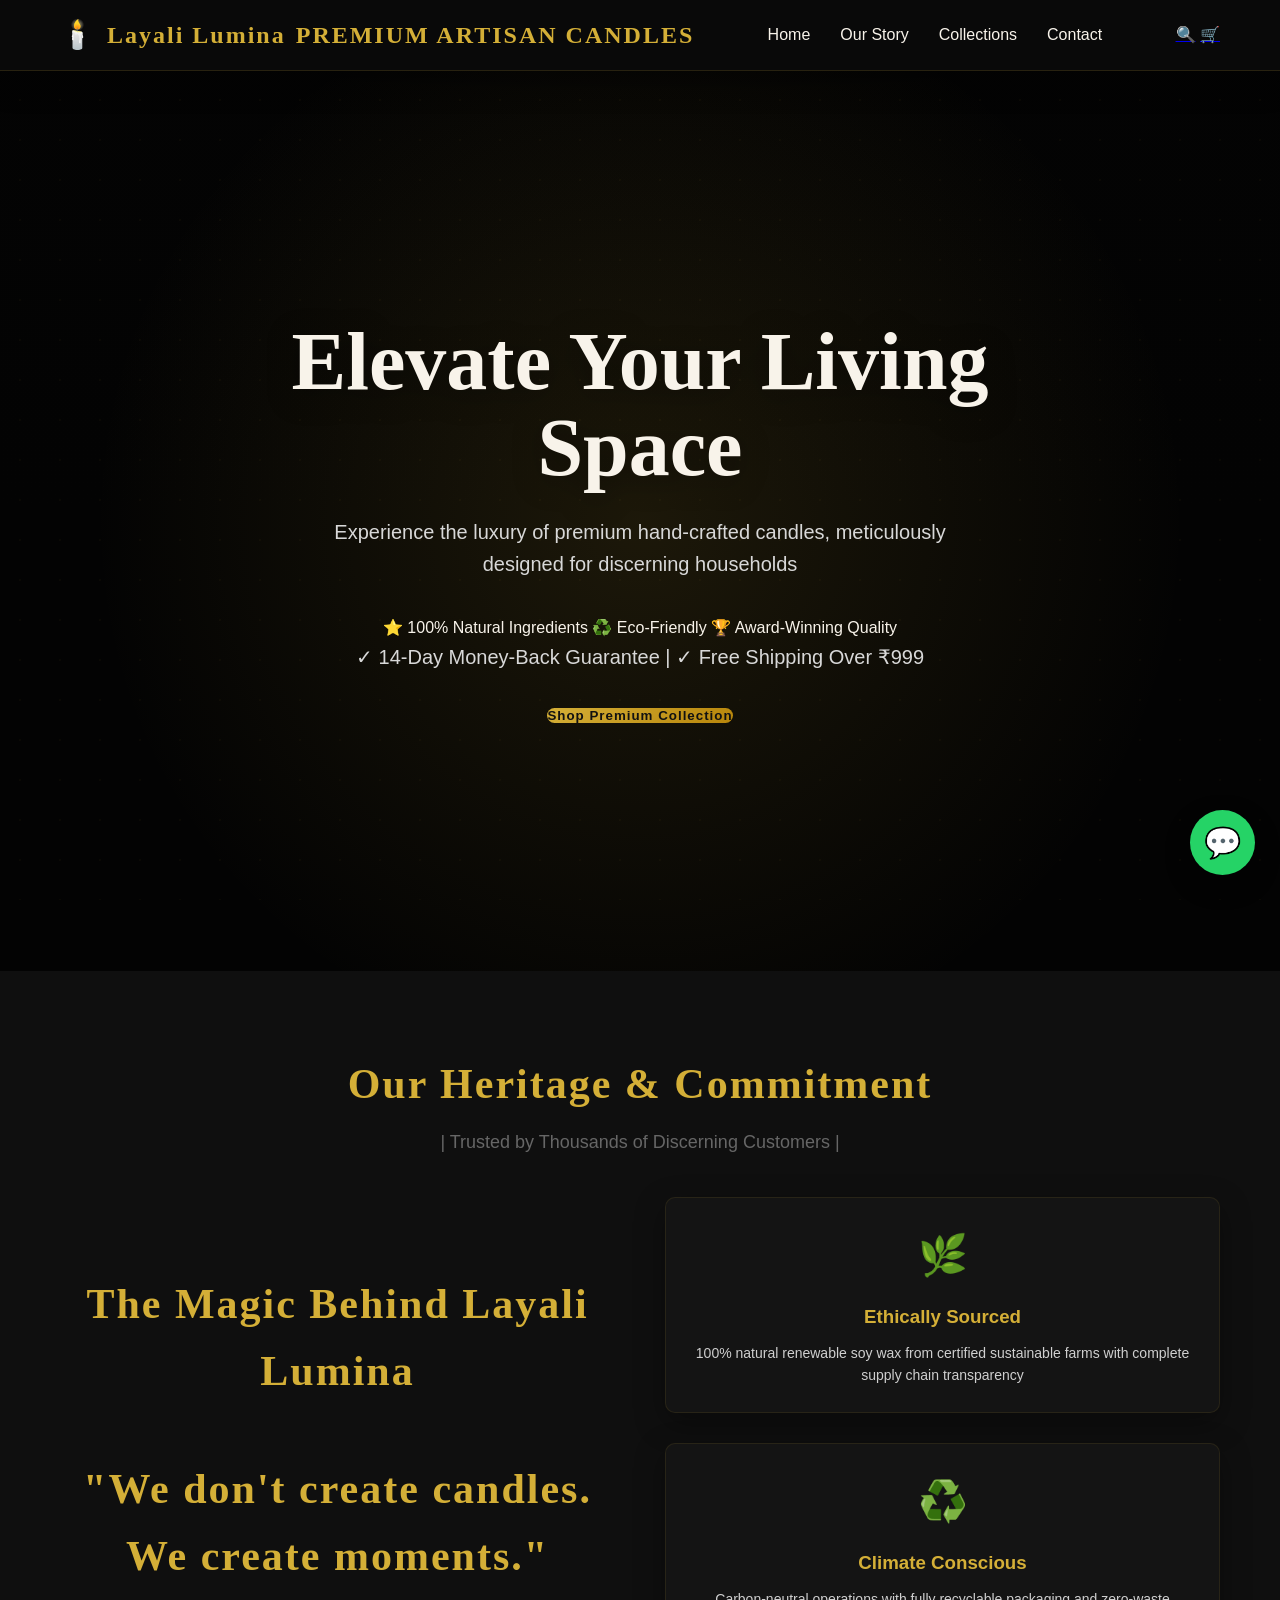
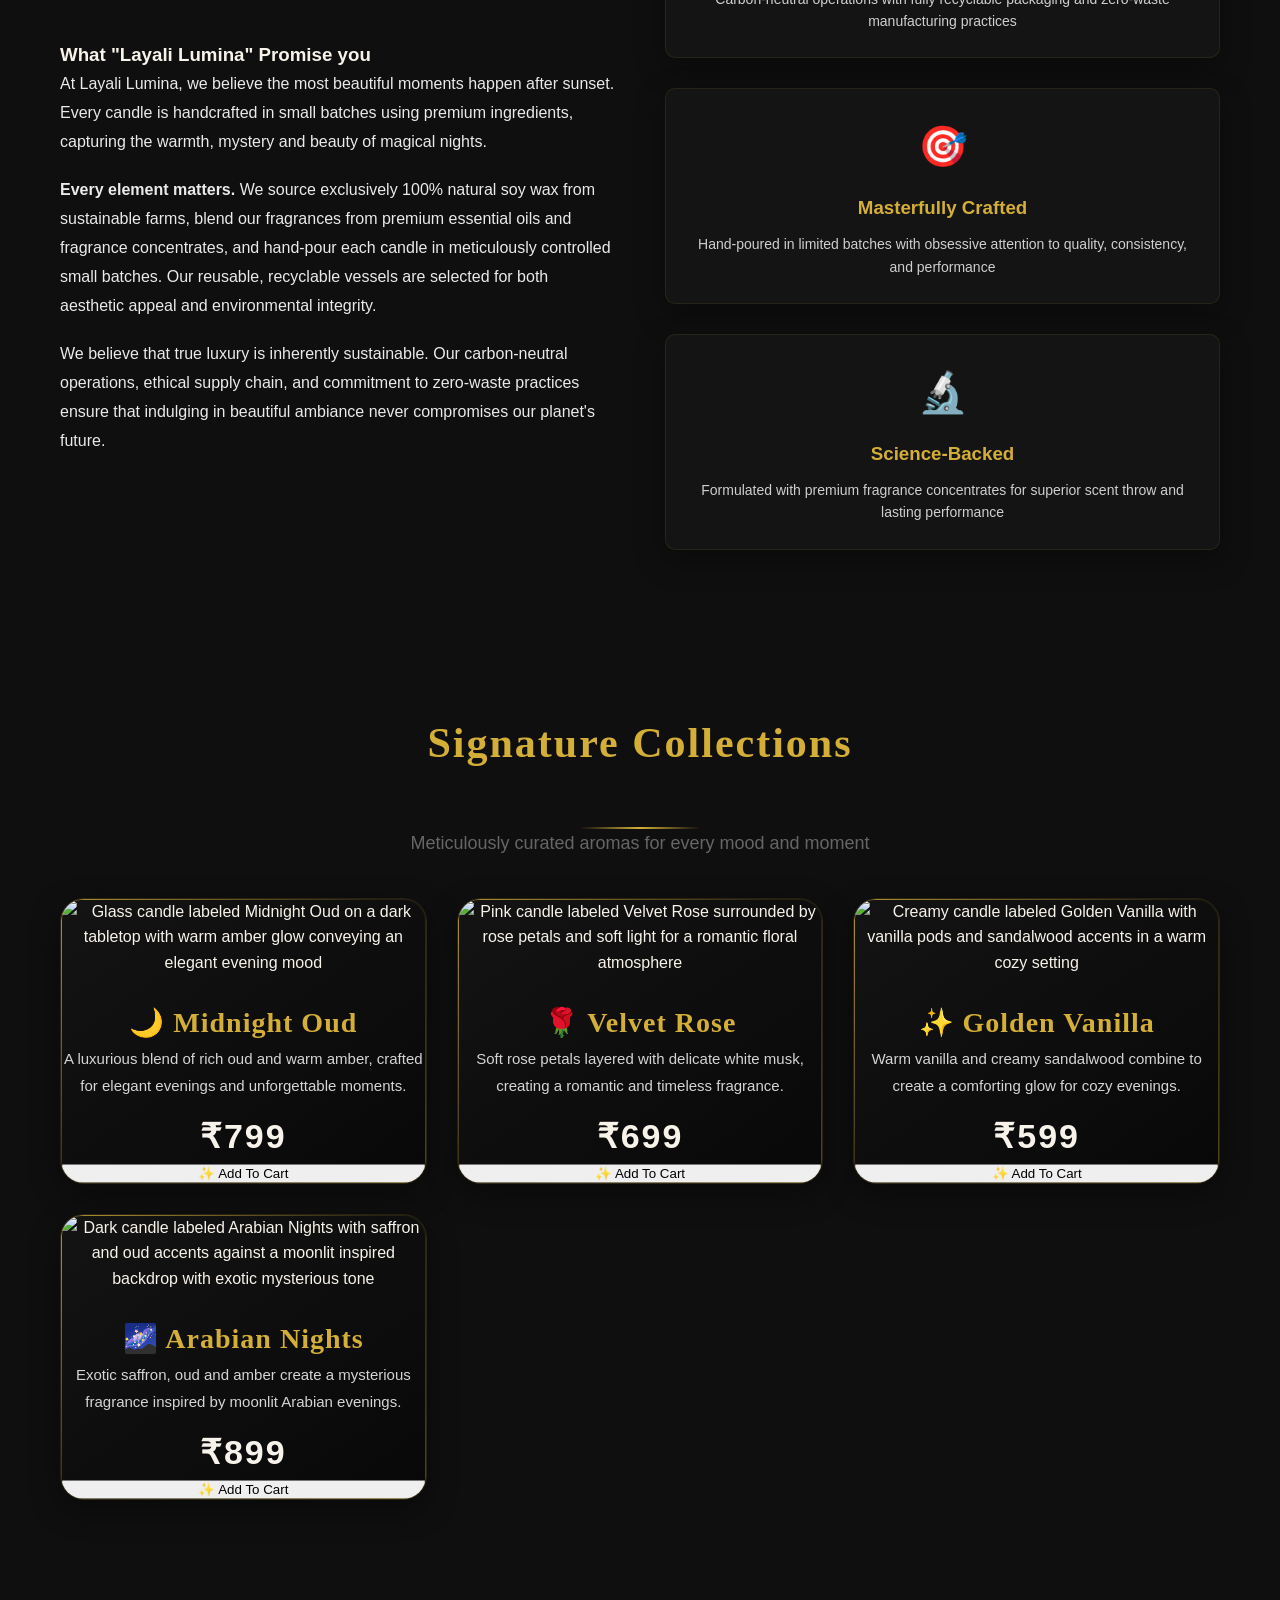
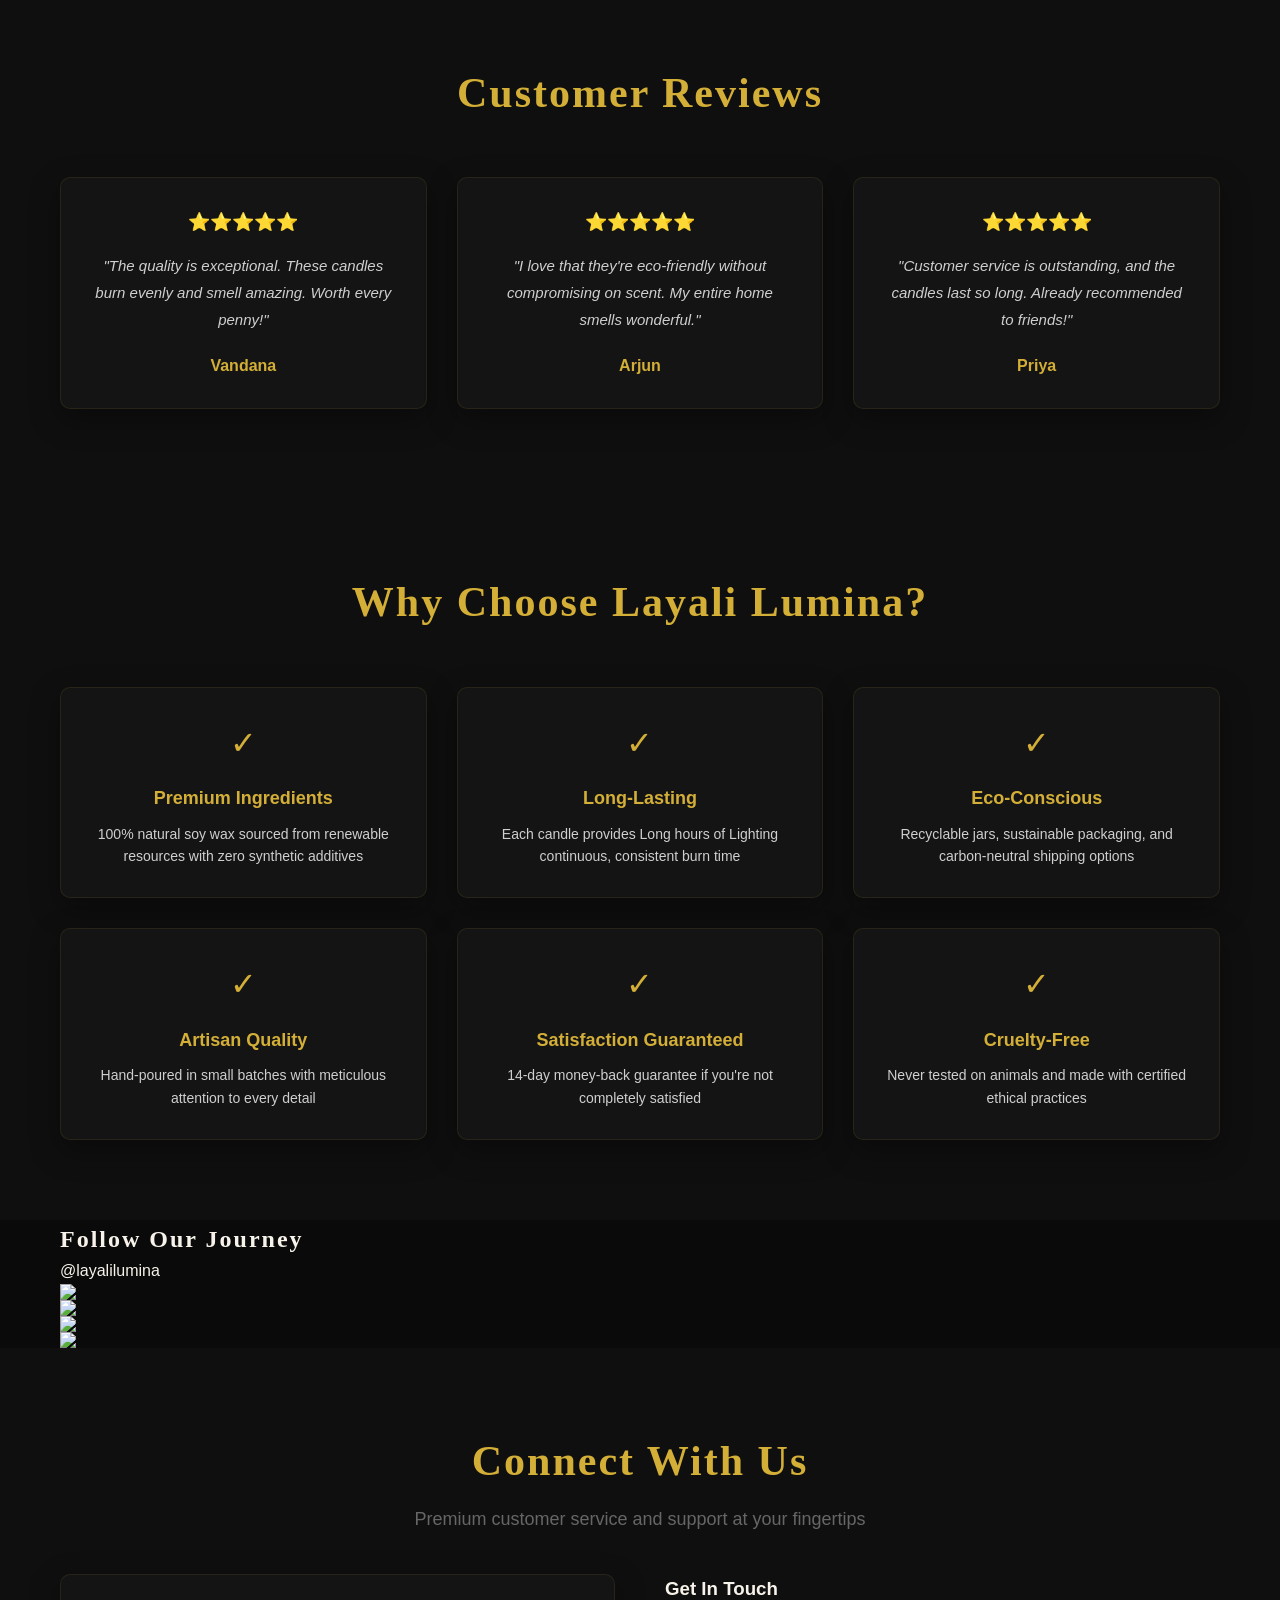
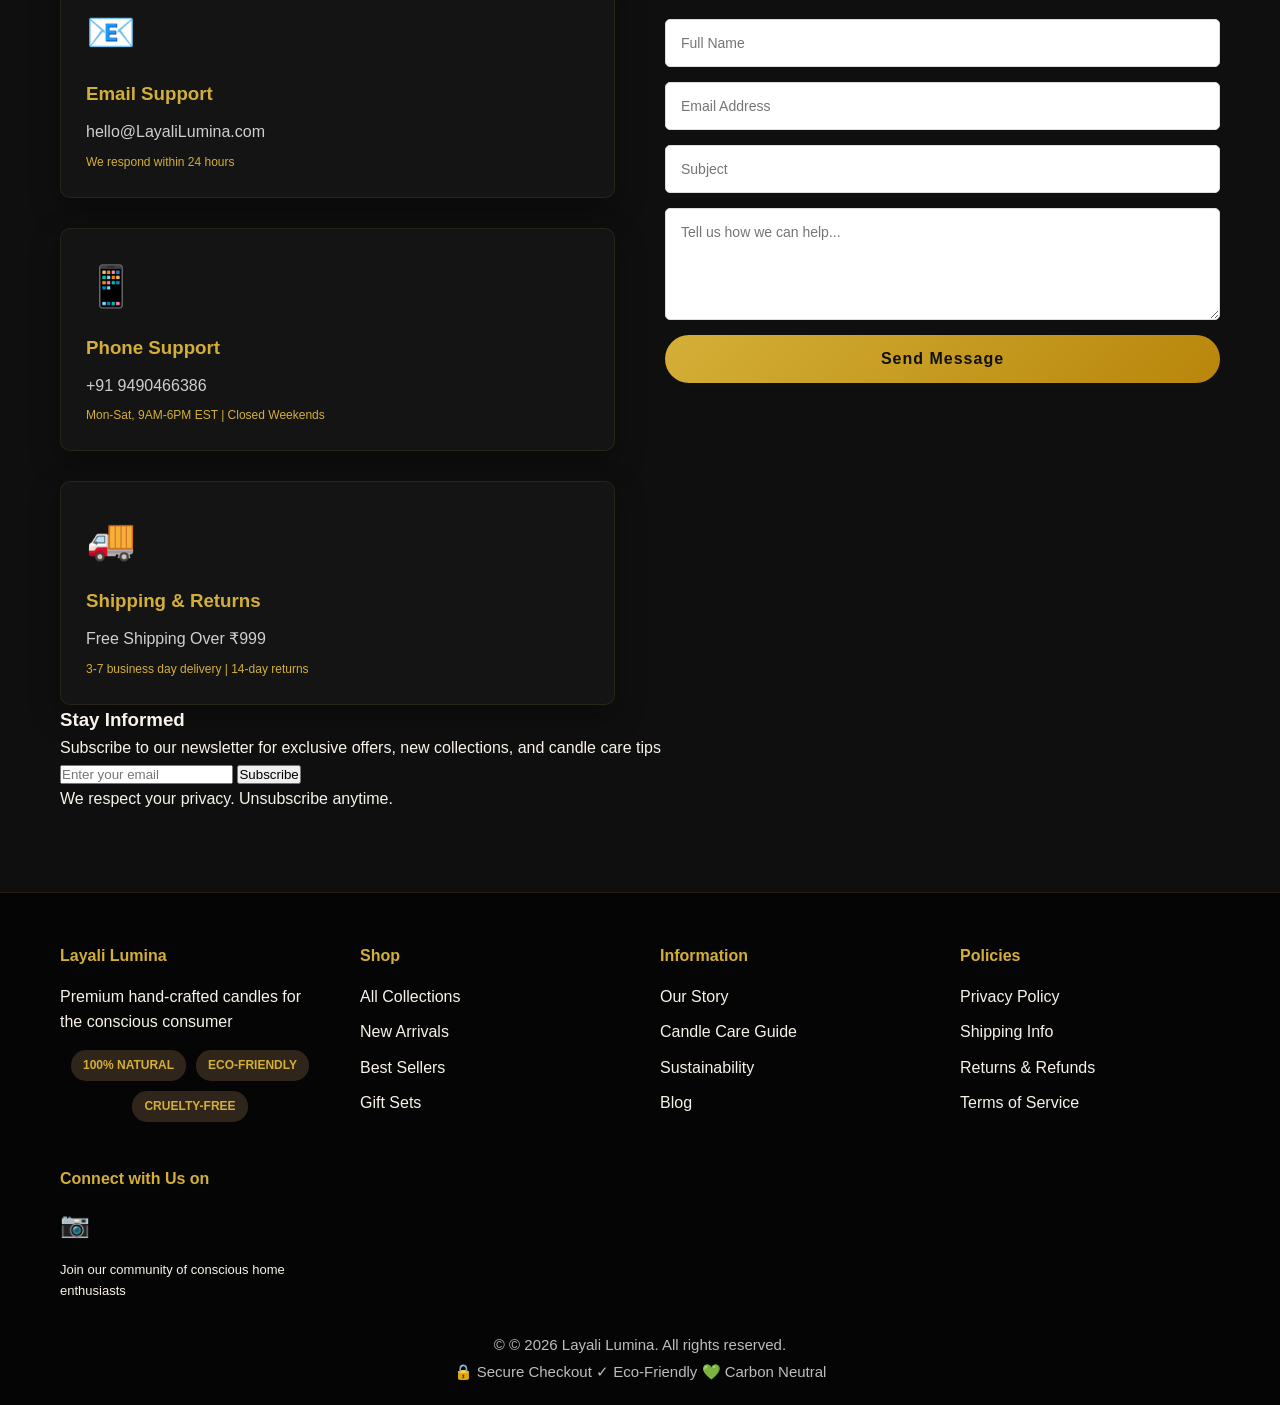
==== commit 230f727d: "Update index.html" ====
--- a/index.html
+++ b/index.html
@@ -378,44 +378,6 @@
 class="whatsapp-float"
 target="_blank">
 💬
-</a>
-<!-- Order Popup -->
-
-<div id="orderModal" class="order-modal">
-
-    <div class="order-box">
-
-        <span class="close-order">&times;</span>
-
-        <h2>✨ Place Your Order</h2>
-
-        <input type="text" id="customerName"
-        placeholder="Your Name">
-
-        <input type="tel" id="customerPhone"
-        placeholder="Phone Number">
-
-        <textarea id="customerAddress"
-        placeholder="Delivery Address"></textarea>
-
-        <input type="number"
-        id="orderQty"
-        value="1"
-        min="1">
-
-        <button id="sendOrderBtn">
-            Order on WhatsApp
-        </button>
-
-    </div>
-
-</div>
-<a
-href="https://wa.me/919490466386"
-class="whatsapp-float"
-target="_blank">
-
-💬
 
 </a>
 </body>
--- a/styles.css
+++ b/styles.css
@@ -1499,4 +1499,112 @@
     font-size:15px;
 }
 
-}+}
+
+/* ORDER POPUP */
+
+.order-modal{
+
+    display:none;
+
+    position:fixed;
+
+    top:0;
+    left:0;
+
+    width:100%;
+    height:100%;
+
+    background:rgba(0,0,0,.8);
+
+    z-index:9999;
+
+    justify-content:center;
+    align-items:center;
+}
+
+.order-box{
+
+    width:90%;
+    max-width:450px;
+
+    background:#111;
+
+    border:1px solid #D4AF37;
+
+    border-radius:20px;
+
+    padding:30px;
+
+    box-shadow:
+    0 20px 60px rgba(0,0,0,.5);
+}
+
+.order-box h2{
+
+    color:#D4AF37;
+
+    margin-bottom:20px;
+
+    text-align:center;
+}
+
+.order-box input,
+.order-box textarea{
+
+    width:100%;
+
+    padding:15px;
+
+    margin-bottom:15px;
+
+    background:#1a1a1a;
+
+    border:1px solid #333;
+
+    color:white;
+
+    border-radius:10px;
+}
+
+.order-box textarea{
+
+    min-height:100px;
+
+    resize:none;
+}
+
+#sendOrderBtn{
+
+    width:100%;
+
+    padding:15px;
+
+    border:none;
+
+    border-radius:50px;
+
+    background:
+    linear-gradient(
+    135deg,
+    #D4AF37,
+    #B8860B
+    );
+
+    color:#111;
+
+    font-weight:700;
+
+    cursor:pointer;
+}
+
+.close-order{
+
+    float:right;
+
+    color:white;
+
+    font-size:28px;
+
+    cursor:pointer;
+}
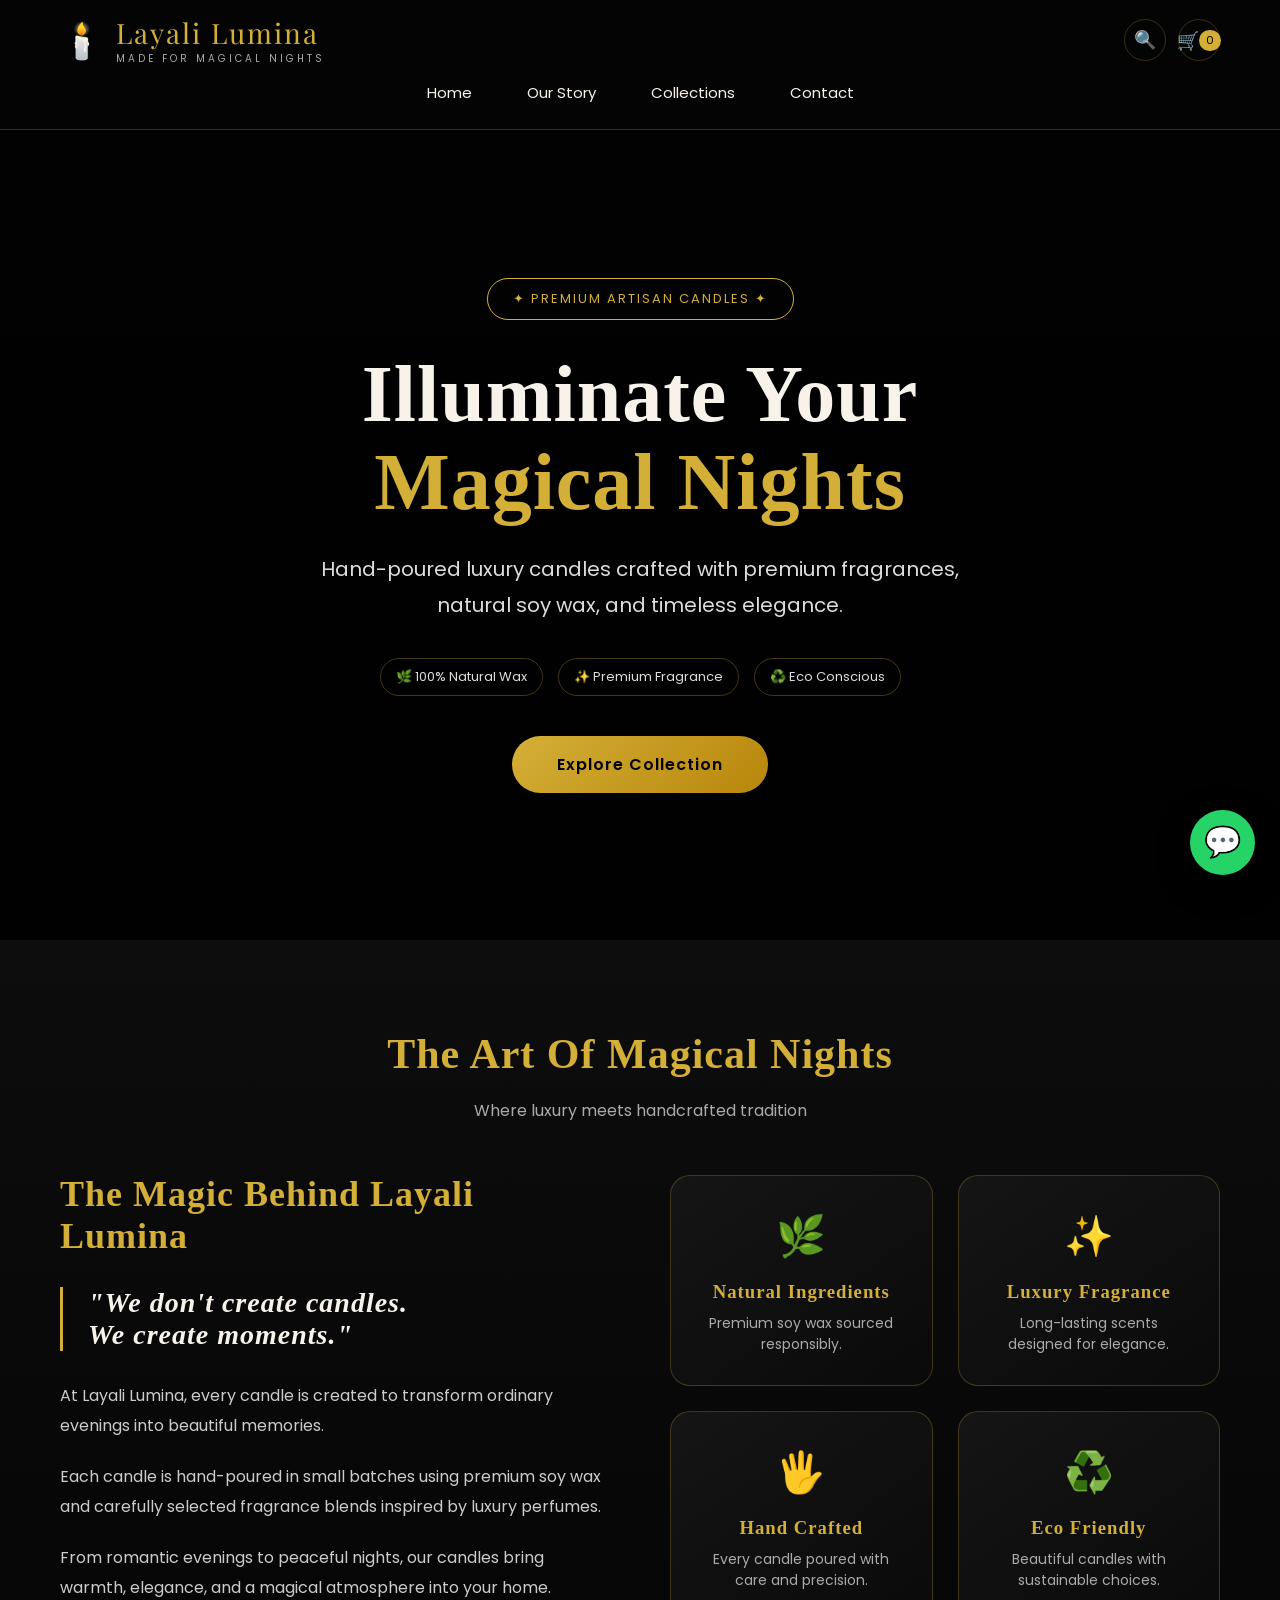
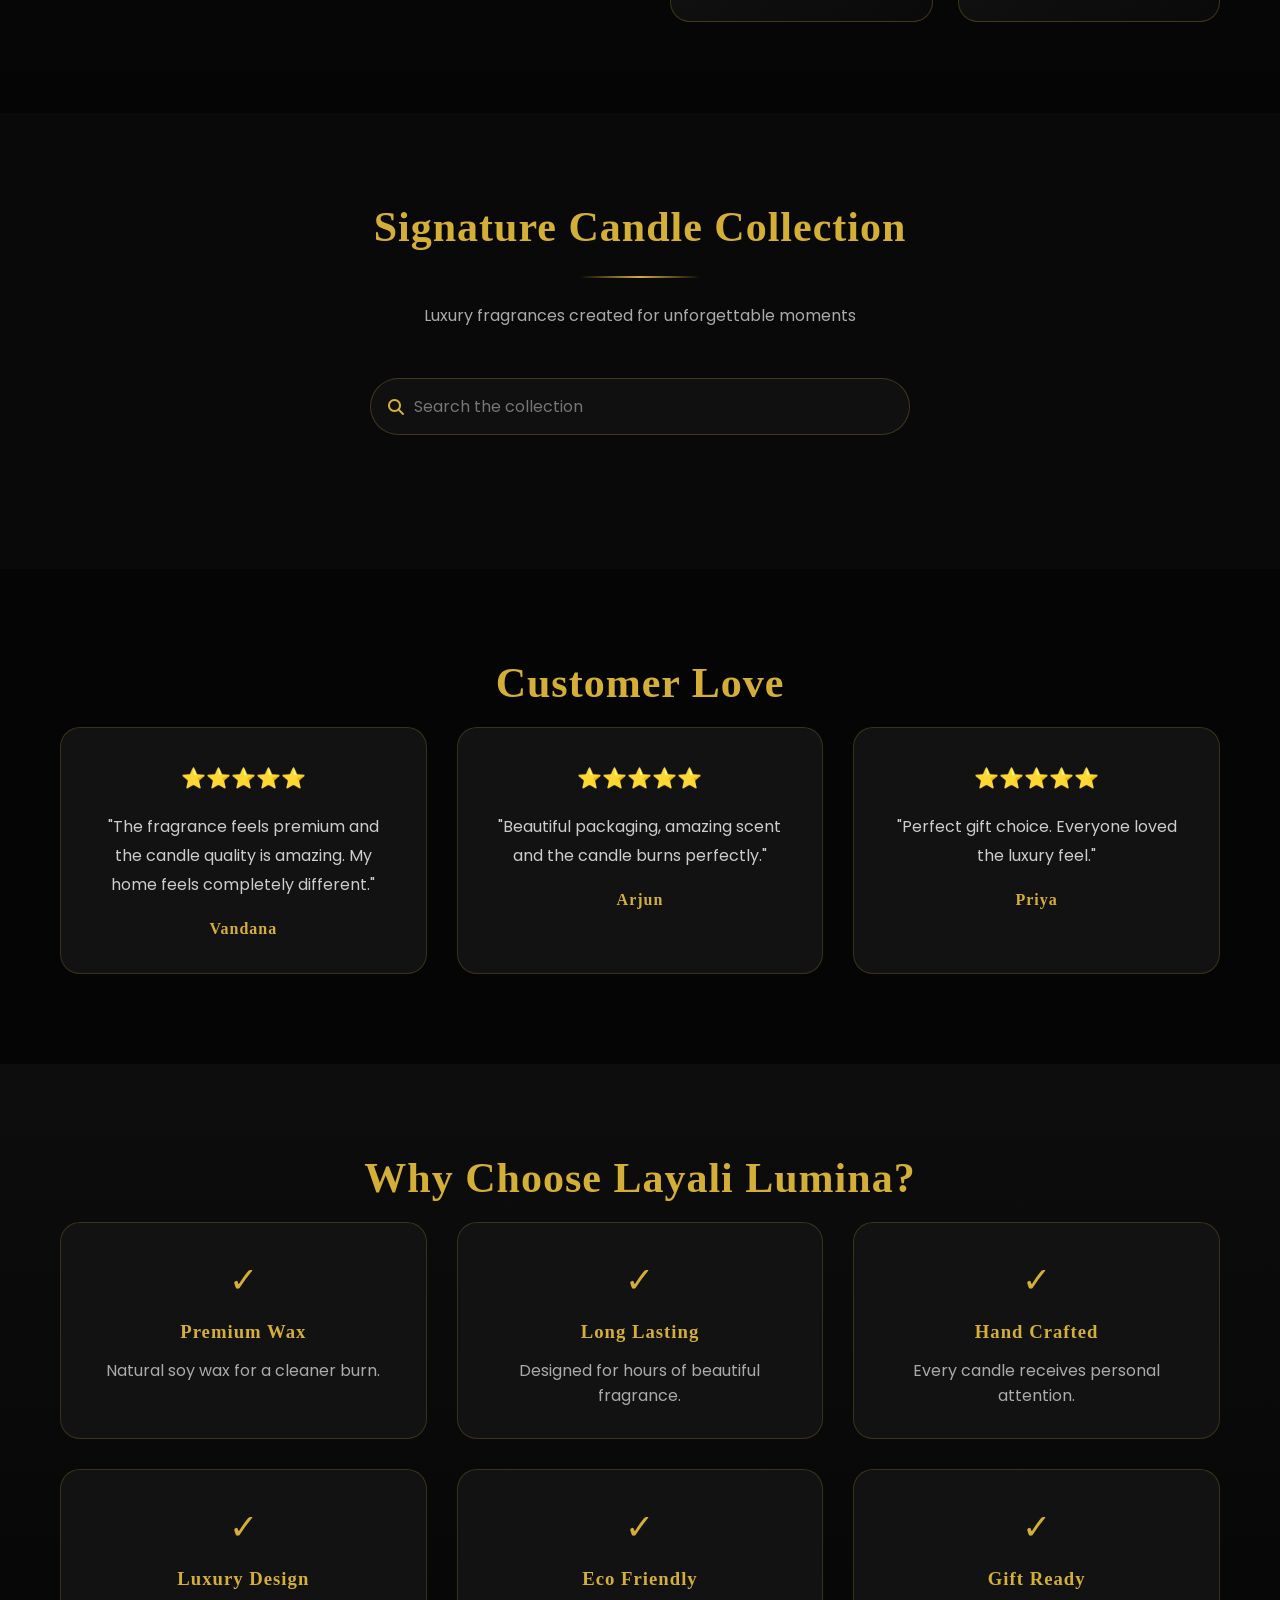
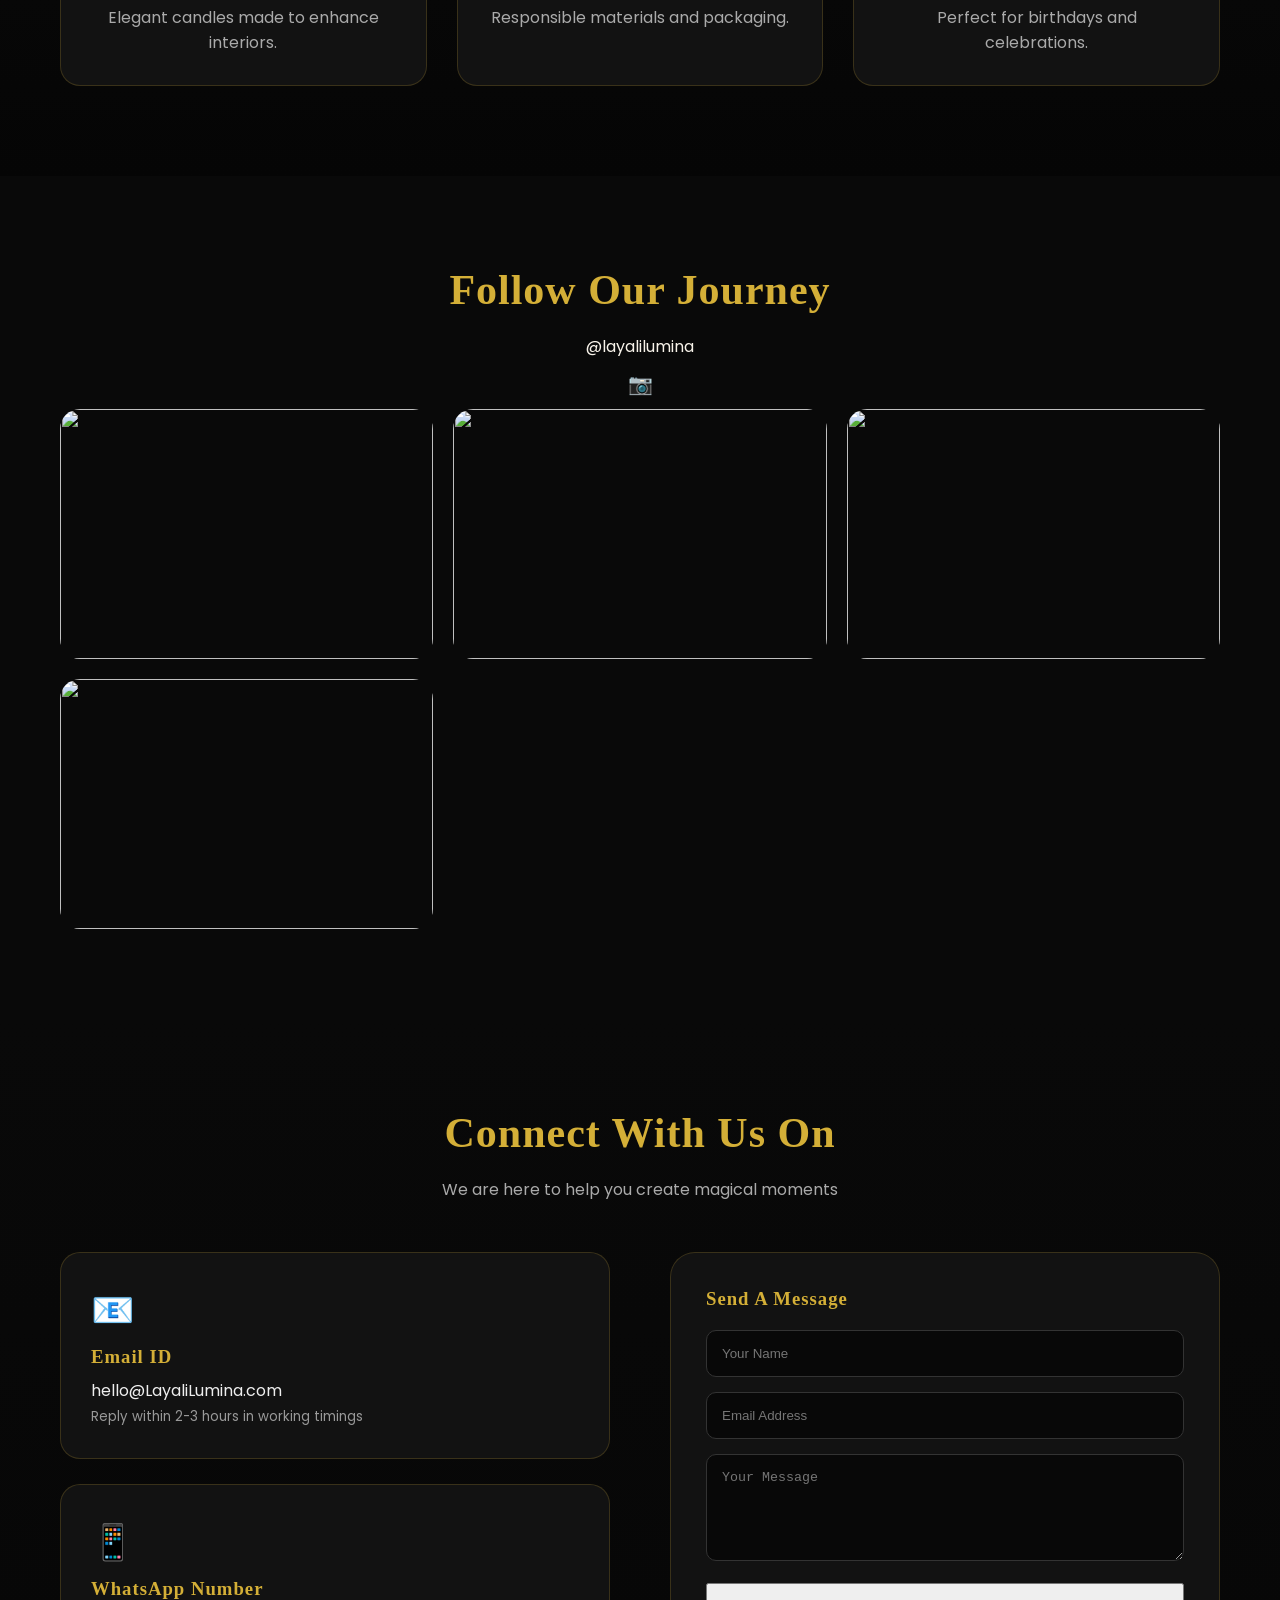
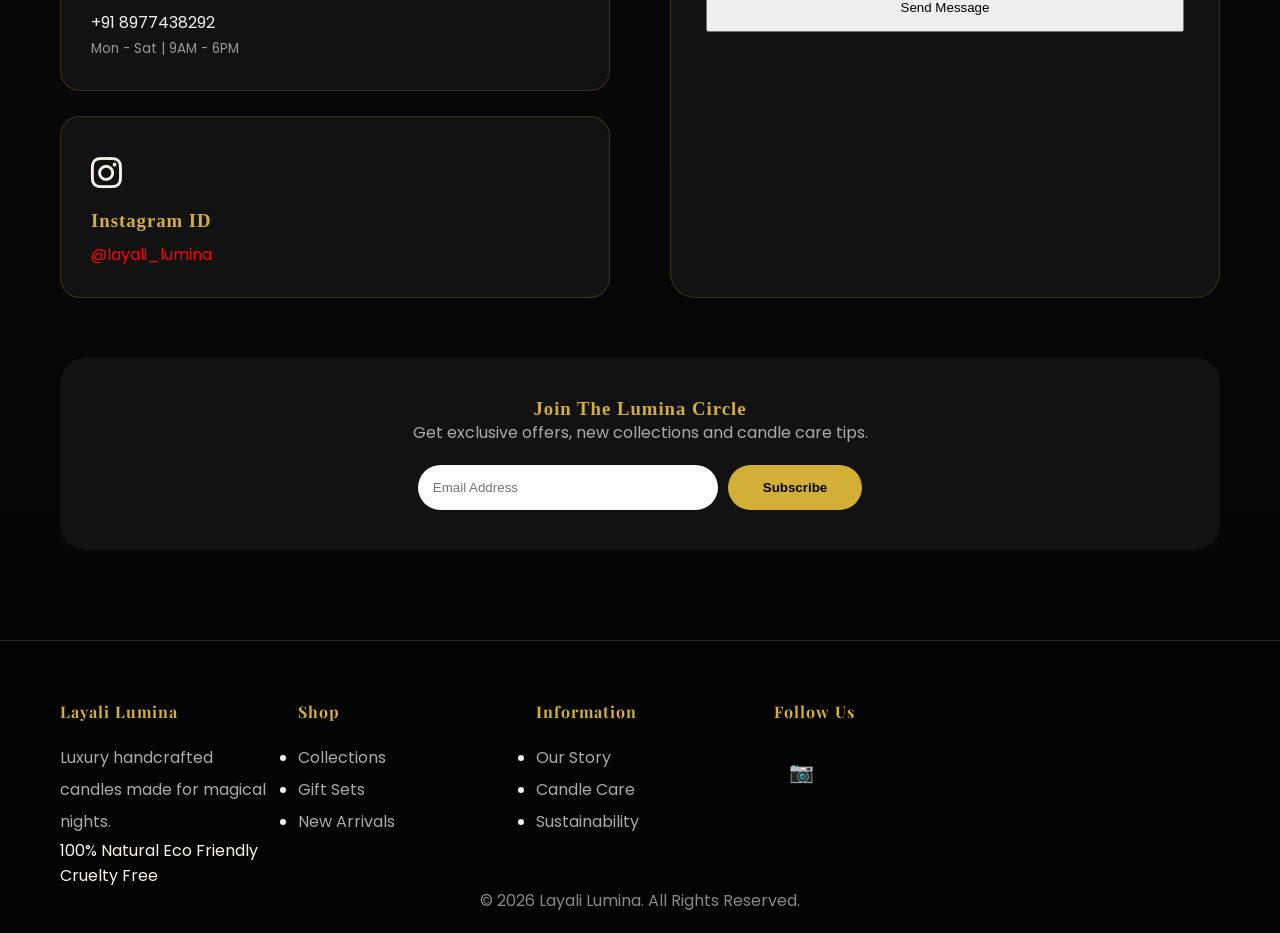
==== commit dcb30f22: "Add files via upload" ====
--- a/index.html
+++ b/index.html
@@ -1,384 +1,639 @@
-<!DOCTYPE html>
+<!doctype html>
 <html lang="en">
-<head>
-    <meta charset="UTF-8">
-    <meta name="viewport" content="width=device-width, initial-scale=1.0">
-    <meta name="description" content="Layali Lumina - Hand-crafted candles for every occasion. Sustainable, eco-friendly, and beautifully scented.">
-    <title>Layali Lumina - Hand-Crafted Candles</title>
-    <link rel="stylesheet" href="styles.css">
-</head>
-
-<body>
-    <!-- Navigation Bar -->
+  <head>
+    <meta charset="UTF-8" />
+    <meta name="viewport" content="width=device-width, initial-scale=1.0" />
+
+    <meta
+      name="description"
+      content="Layali Lumina - Luxury handcrafted candles made for magical nights."
+    />
+
+    <title>Layali Lumina | Made For Magical Nights</title>
+
+    <link rel="stylesheet" href="styles.css" />
+
+    <link
+      href="https://fonts.googleapis.com/css2?family=Playfair+Display:wght@500;600;700&family=Poppins:wght@300;400;500;600&display=swap"
+      rel="stylesheet"
+    />
+
+    <link
+      rel="stylesheet"
+      href="https://cdnjs.cloudflare.com/ajax/libs/font-awesome/6.7.2/css/all.min.css"
+    />
+  </head>
+
+  <body>
+    <!-- =========================
+     LUXURY NAVIGATION
+========================= -->
+
     <nav class="navbar">
-    <div class="nav-top-bar"></div>
-
-    <div class="nav-container">
-            <div class="nav-logo">
-                <span class="logo-icon">🕯️</span>
-                <a href="#home">Layali Lumina</a>
-                <span class="logo-tagline">PREMIUM ARTISAN CANDLES</span>
-            </div>
-            <div class="hamburger" id="hamburger">
-                <span></span>
-                <span></span>
-                <span></span>
-
-            </div>
-            <ul class="nav-menu" id="navMenu">
-                <li><a href="#home" class="nav-link">Home</a></li>
-                <li><a href="#about" class="nav-link">Our Story</a></li>
-                <li><a href="#products" class="nav-link">Collections</a></li>
-                <li><a href="#contact" class="nav-link">Contact</a></li>
+      <div class="nav-container">
+        <div class="nav-logo">
+          <span class="logo-icon"> 🕯️ </span>
+
+          <div class="logo-text">
+            <a href="#home"> Layali Lumina </a>
+
+            <span> MADE FOR MAGICAL NIGHTS </span>
+          </div>
+        </div>
+
+        <div class="hamburger" id="hamburger">
+          <span></span>
+          <span></span>
+          <span></span>
+        </div>
+
+        
+
+        <div class="nav-icons">
+          <button class="nav-icon" id="searchBtn">🔍</button>
+
+          <a href="#" class="nav-icon" id="cartBtn">
+            🛒
+
+            <span id="cartCount"> 0 </span>
+          </a>
+        </div>
+        
+        <div class="search-box" id="searchBox">
+          <input type="text" id="searchInput" placeholder="Search candles..." />
+        </div>
+        
+      </div>
+      <ul class="nav-menu" id="navMenu">
+          <li>
+            <a href="#home" class="nav-link"> Home </a>
+          </li>
+
+          <li>
+            <a href="#about" class="nav-link"> Our Story </a>
+          </li>
+
+          <li>
+            <a href="#products" class="nav-link"> Collections </a>
+          </li>
+
+          <li>
+            <a href="#contact" class="nav-link"> Contact </a>
+          </li>
+        </ul>
+    </nav>
+
+    <!-- =========================
+     HERO SECTION
+========================= -->
+
+    <section class="hero" id="home">
+      <div class="hero-content">
+        <span class="hero-tag"> ✦ PREMIUM ARTISAN CANDLES ✦ </span>
+
+        <h1>
+          Illuminate Your
+          <br />
+
+          <span> Magical Nights </span>
+        </h1>
+
+        <p>
+          Hand-poured luxury candles crafted with premium fragrances, natural
+          soy wax, and timeless elegance.
+        </p>
+
+        <div class="hero-trust-badges">
+          <span> 🌿 100% Natural Wax </span>
+
+          <span> ✨ Premium Fragrance </span>
+
+          <span> ♻️ Eco Conscious </span>
+        </div>
+
+        <div class="hero-buttons">
+          <a href="#products" class="cta-button"> Explore Collection </a>
+        </div>
+      </div>
+    </section>
+
+    <!-- =========================
+     ABOUT SECTION
+========================= -->
+
+    <section class="about" id="about">
+      <div class="container">
+        <div class="about-header">
+          <h2>The Art Of Magical Nights</h2>
+
+          <p class="section-subtitle">
+            Where luxury meets handcrafted tradition
+          </p>
+        </div>
+
+        <div class="about-content">
+          <div class="about-text">
+            <h2>The Magic Behind Layali Lumina</h2>
+
+            <div class="quote-section">
+              <h3>
+                "We don't create candles.
+                <br />
+                We create moments."
+              </h3>
+            </div>
+
+            <p>
+              At Layali Lumina, every candle is created to transform ordinary
+              evenings into beautiful memories.
+            </p>
+
+            <p>
+              Each candle is hand-poured in small batches using premium soy wax
+              and carefully selected fragrance blends inspired by luxury
+              perfumes.
+            </p>
+
+            <p>
+              From romantic evenings to peaceful nights, our candles bring
+              warmth, elegance, and a magical atmosphere into your home.
+            </p>
+          </div>
+
+          <div class="about-features">
+            <div class="feature premium">
+              <span class="feature-icon"> 🌿 </span>
+
+              <h3>Natural Ingredients</h3>
+
+              <p>Premium soy wax sourced responsibly.</p>
+            </div>
+
+            <div class="feature premium">
+              <span class="feature-icon"> ✨ </span>
+
+              <h3>Luxury Fragrance</h3>
+
+              <p>Long-lasting scents designed for elegance.</p>
+            </div>
+
+            <div class="feature premium">
+              <span class="feature-icon"> 🖐️ </span>
+
+              <h3>Hand Crafted</h3>
+
+              <p>Every candle poured with care and precision.</p>
+            </div>
+
+            <div class="feature premium">
+              <span class="feature-icon"> ♻️ </span>
+
+              <h3>Eco Friendly</h3>
+
+              <p>Beautiful candles with sustainable choices.</p>
+            </div>
+          </div>
+        </div>
+      </div>
+    </section>
+
+    <!-- =========================
+     PRODUCT COLLECTION
+========================= -->
+
+    <section class="products" id="products">
+      <div class="container">
+        <div class="products-header">
+          <h2>Signature Candle Collection</h2>
+
+          <div class="section-divider"></div>
+
+          <p class="section-subtitle">
+            Luxury fragrances created for unforgettable moments
+          </p>
+
+          <div class="catalog-controls" aria-label="Product filters">
+            <label class="catalog-search" for="catalogSearch">
+              <i class="fa-solid fa-magnifying-glass" aria-hidden="true"></i>
+              <input id="catalogSearch" type="search" placeholder="Search the collection" autocomplete="off" />
+            </label>
+            <div id="categoryFilters" class="category-filters" aria-label="Filter by category"></div>
+          </div>
+          <p id="productCount" class="product-count" aria-live="polite"></p>
+        </div>
+
+        <div class="products-grid" id="productsGrid">
+          <!-- Products Loaded Here -->
+        </div>
+      </div>
+    </section>
+
+    <!-- =========================
+     CUSTOMER REVIEWS
+========================= -->
+
+    <section class="testimonials">
+      <div class="container">
+        <h2>Customer Love</h2>
+
+        <div class="testimonials-grid">
+          <div class="testimonial-card">
+            <div class="stars">⭐⭐⭐⭐⭐</div>
+
+            <p>
+              "The fragrance feels premium and the candle quality is amazing. My
+              home feels completely different."
+            </p>
+
+            <h4>Vandana</h4>
+          </div>
+
+          <div class="testimonial-card">
+            <div class="stars">⭐⭐⭐⭐⭐</div>
+
+            <p>
+              "Beautiful packaging, amazing scent and the candle burns
+              perfectly."
+            </p>
+
+            <h4>Arjun</h4>
+          </div>
+
+          <div class="testimonial-card">
+            <div class="stars">⭐⭐⭐⭐⭐</div>
+
+            <p>"Perfect gift choice. Everyone loved the luxury feel."</p>
+
+            <h4>Priya</h4>
+          </div>
+        </div>
+      </div>
+    </section>
+
+    <!-- =========================
+     WHY CHOOSE US
+========================= -->
+
+    <section class="why-choose-us">
+      <div class="container">
+        <h2>Why Choose Layali Lumina?</h2>
+
+        <div class="benefits-grid">
+          <div class="benefit-item">
+            <span class="benefit-icon"> ✓ </span>
+
+            <h3>Premium Wax</h3>
+
+            <p>Natural soy wax for a cleaner burn.</p>
+          </div>
+
+          <div class="benefit-item">
+            <span class="benefit-icon"> ✓ </span>
+
+            <h3>Long Lasting</h3>
+
+            <p>Designed for hours of beautiful fragrance.</p>
+          </div>
+
+          <div class="benefit-item">
+            <span class="benefit-icon"> ✓ </span>
+
+            <h3>Hand Crafted</h3>
+
+            <p>Every candle receives personal attention.</p>
+          </div>
+
+          <div class="benefit-item">
+            <span class="benefit-icon"> ✓ </span>
+
+            <h3>Luxury Design</h3>
+
+            <p>Elegant candles made to enhance interiors.</p>
+          </div>
+
+          <div class="benefit-item">
+            <span class="benefit-icon"> ✓ </span>
+
+            <h3>Eco Friendly</h3>
+
+            <p>Responsible materials and packaging.</p>
+          </div>
+
+          <div class="benefit-item">
+            <span class="benefit-icon"> ✓ </span>
+
+            <h3>Gift Ready</h3>
+
+            <p>Perfect for birthdays and celebrations.</p>
+          </div>
+        </div>
+      </div>
+    </section>
+
+    <!-- =========================
+     INSTAGRAM SECTION
+========================= -->
+
+    <section class="instagram-section">
+      <div class="container">
+        <h2>Follow Our Journey</h2>
+
+        <p>@layalilumina</p>
+
+        <div class="social-links">
+          <a href="https://www.instagram.com/layali_lumina" class="social-icon">
+            📷
+          </a>
+
+          <div class="instagram-grid">
+            <img src="https://i.postimg.cc/Hx8PF3Ht/Midnight-Oud-2.jpg" />
+
+            <img src="https://i.postimg.cc/NMpHxxqG/Velvet-Rose.jpg" />
+
+            <img src="https://i.postimg.cc/4dJctSMm/Golden-Vanilla.jpg" />
+
+            <img src="https://i.postimg.cc/cHXnccy0/Arabian-Nights.jpg" />
+          </div>
+        </div>
+      </div>
+    </section>
+
+    <!-- =========================
+     CONTACT SECTION
+========================= -->
+
+    <section class="contact" id="contact">
+      <div class="container">
+        <div class="contact-header">
+          <h2>Connect With Us On</h2>
+
+          <p class="section-subtitle">
+            We are here to help you create magical moments
+          </p>
+        </div>
+
+        <div class="contact-content">
+          <div class="contact-info">
+            <div class="info-item">
+              <span class="info-icon"> 📧 </span>
+
+              <h3>Email ID</h3>
+
+              <p>hello@LayaliLumina.com</p>
+
+              <small> Reply within 2-3 hours in working timings </small>
+            </div>
+
+            <div class="info-item">
+              <span class="info-icon"> 📱 </span>
+
+              <h3>WhatsApp Number</h3>
+
+              <a
+                href="https://wa.me/918977438292"
+                class="whatsapp-link"
+                target="_blank"
+              >
+                <p>+91 8977438292</p>
+              </a>
+
+              <small> Mon - Sat | 9AM - 6PM </small>
+            </div>
+
+            <div class="info-item">
+              <span class="info-icon">
+                <i class="fab fa-instagram"></i>
+              </span>
+
+              <h3>Instagram ID</h3>
+              <p>
+                <a
+                  href="https://www.instagram.com/layali_lumina"
+                  class="social-link"
+                >
+                  <font color="Red">@layali_lumina</font>
+                </a>
+              </p>
+            </div>
+          </div>
+
+          <form class="contact-form">
+            <h3>Send A Message</h3>
+
+            <input type="text" placeholder="Your Name" required />
+
+            <input type="email" placeholder="Email Address" required />
+
+            <textarea placeholder="Your Message" rows="5" required></textarea>
+
+            <button class="submit-btn">Send Message</button>
+          </form>
+        </div>
+
+        <div class="newsletter-section">
+          <h3>Join The Lumina Circle</h3>
+
+          <p>Get exclusive offers, new collections and candle care tips.</p>
+
+          <form class="newsletter-form">
+            <input
+              type="email"
+              id="customerEmail"
+              placeholder="Email Address"
+              required
+            />
+
+            <button class="newsletter-btn">Subscribe</button>
+          </form>
+        </div>
+      </div>
+    </section>
+
+    <!-- =========================
+     FOOTER
+========================= -->
+
+    <footer class="footer">
+      <div class="container">
+        <div class="footer-content">
+          <div class="footer-section">
+            <h4>Layali Lumina</h4>
+
+            <p>Luxury handcrafted candles made for magical nights.</p>
+
+            <div class="certifications">
+              <span> 100% Natural </span>
+
+              <span> Eco Friendly </span>
+
+              <span> Cruelty Free </span>
+            </div>
+          </div>
+
+          <div class="footer-section">
+            <h4>Shop</h4>
+
+            <ul>
+              <li>
+                <a href="#products"> Collections </a>
+              </li>
+
+              <li>
+                <a href="#"> Gift Sets </a>
+              </li>
+
+              <li>
+                <a href="#"> New Arrivals </a>
+              </li>
             </ul>
-            <div class="nav-icons">
-                <a href="#" class="nav-icon" title="Search">🔍</a>
-                <a href="#" class="nav-icon" title="Cart">🛒</a>
-            </div>
-        </div>
-    </nav>
-
-    <!-- Hero Section -->
-    <section id="home" class="hero">
-        <div class="hero-overlay"></div>
-        <div class="hero-content">
-           
-            <h1>Elevate Your Living Space</h1>
-            <p>Experience the luxury of premium hand-crafted candles, meticulously designed for discerning households</p>
-            
-             <div class="hero-trust-badges">
-                <span class="badge">⭐ 100% Natural Ingredients</span>
-                <span class="badge">♻️ Eco-Friendly</span>
-                <span class="badge">🏆 Award-Winning Quality</span>
-            </div>
-          
-            <p class="hero-guarantee">✓ 14-Day Money-Back Guarantee | ✓ Free Shipping Over ₹999</p>
-          <div class="hero-buttons">
-                <button class="cta-button primary">Shop Premium Collection</button>
-                           </div>
-    </section>
-
-    <!-- About Section -->
-    <section id="about" class="about">
-        <div class="container">
-            <div class="about-header">
-                <h2>Our Heritage & Commitment</h2>
-                <p class="section-subtitle"> | Trusted by Thousands of Discerning Customers |</p>
-            </div>
-            <div class="about-content">
-                <div class="about-text">
-                     <h2>The Magic Behind Layali Lumina</h2>
-                     <section class="quote-section">
-    <h2>
-        "We don't create candles.
-        We create moments."
-    </h2>
-</section>
-                      <h3>What "Layali Lumina" Promise you</h3>
-                    
-<p>
-At Layali Lumina, we believe the most beautiful moments happen after sunset.
-Every candle is handcrafted in small batches using premium ingredients,
-capturing the warmth, mystery and beauty of magical nights.
-</p>
-                    <p><strong>Every element matters.</strong> We source exclusively 100% natural soy wax from sustainable farms, blend our fragrances from premium essential oils and fragrance concentrates, and hand-pour each candle in meticulously controlled small batches. Our reusable, recyclable vessels are selected for both aesthetic appeal and environmental integrity.</p>
-                    <p>We believe that true luxury is inherently sustainable. Our carbon-neutral operations, ethical supply chain, and commitment to zero-waste practices ensure that indulging in beautiful ambiance never compromises our planet's future.</p>
-                </div>
-                <div class="about-features">
-                    <div class="feature premium">
-                        <span class="feature-icon">🌿</span>
-                        <h3>Ethically Sourced</h3>
-                        <p>100% natural renewable soy wax from certified sustainable farms with complete supply chain transparency</p>
-                    </div>
-                    <div class="feature premium">
-                        <span class="feature-icon">♻️</span>
-                        <h3>Climate Conscious</h3>
-                        <p>Carbon-neutral operations with fully recyclable packaging and zero-waste manufacturing practices</p>
-                    </div>
-                    <div class="feature premium">
-                        <span class="feature-icon">🎯</span>
-                        <h3>Masterfully Crafted</h3>
-                        <p>Hand-poured in limited batches with obsessive attention to quality, consistency, and performance</p>
-                    </div>
-                    <div class="feature premium">
-                        <span class="feature-icon">🔬</span>
-                        <h3>Science-Backed</h3>
-                        <p>Formulated with premium fragrance concentrates for superior scent throw and lasting performance</p>
-                    </div>
-                </div>
-            </div>
-        </div>
-    </section>
-
-    <!-- Products Section -->
-    <section id="products" class="products">
-        <div class="container">
-            <div class="products-header">
-                <h2>Signature Collections</h2>
-                <div class="section-divider"></div>
-                <p class="section-subtitle">Meticulously curated aromas for every mood and moment</p>
-            </div>    
-         <div class="products-grid">
-        <div class="product-card">
-            <img src="https://i.postimg.cc/Hx8PF3Ht/Midnight-Oud-2.jpg" alt="Glass candle labeled Midnight Oud on a dark tabletop with warm amber glow conveying an elegant evening mood">
-            <h3>🌙 Midnight Oud</h3>
-            <p>
-                A luxurious blend of rich oud and warm amber,
-                crafted for elegant evenings and unforgettable moments.
-            </p>
-            <div class="price">₹799</div>
-            <button class="buy-btn">✨ Add To Cart</button>
-        </div>
-
-        <div class="product-card">
-            <img src="https://i.postimg.cc/NMpHxxqG/Velvet-Rose.jpg" alt="Pink candle labeled Velvet Rose surrounded by rose petals and soft light for a romantic floral atmosphere">
-            <h3>🌹 Velvet Rose</h3>
-            <p>
-                Soft rose petals layered with delicate white musk,
-                creating a romantic and timeless fragrance.
-            </p>
-            <div class="price">₹699</div>
-            <button class="buy-btn">✨ Add To Cart</button>
-        </div>
-
-        <div class="product-card">
-            <img src="https://i.postimg.cc/4dJctSMm/Golden-Vanilla.jpg" alt="Creamy candle labeled Golden Vanilla with vanilla pods and sandalwood accents in a warm cozy setting">
-            <h3>✨ Golden Vanilla</h3>
-            <p>
-                Warm vanilla and creamy sandalwood combine to
-                create a comforting glow for cozy evenings.
-            </p>
-            <div class="price">₹599</div>
-            <button class="buy-btn">✨ Add To Cart</button>
-        </div>
-
-        <div class="product-card">
-            <img src="https://i.postimg.cc/cHXnccy0/Arabian-Nights.jpg" alt="Dark candle labeled Arabian Nights with saffron and oud accents against a moonlit inspired backdrop with exotic mysterious tone">
-            <h3>🌌 Arabian Nights</h3>
-            <p>
-                Exotic saffron, oud and amber create a mysterious
-                fragrance inspired by moonlit Arabian evenings.
-            </p>
-            <div class="price">₹899</div>
-            <button class="buy-btn">✨ Add To Cart</button>
-        </div>
-
+          </div>
+
+          <div class="footer-section">
+            <h4>Information</h4>
+
+            <ul>
+              <li>
+                <a href="#about"> Our Story </a>
+              </li>
+
+              <li>
+                <a href="#"> Candle Care </a>
+              </li>
+
+              <li>
+                <a href="#"> Sustainability </a>
+              </li>
+            </ul>
+          </div>
+
+          <div class="footer-section">
+            <h4>Follow Us</h4>
+
+            <div class="social-links">
+              <a
+                href="https://www.instagram.com/layali_lumina"
+                class="social-icon"
+              >
+                📷
+              </a>
+            </div>
+          </div>
+        </div>
+
+        <div class="footer-bottom">
+          <p>© 2026 Layali Lumina. All Rights Reserved.</p>
+        </div>
+      </div>
+    </footer>
+
+    <!-- =========================
+     FLOATING WHATSAPP
+========================= -->
+
+    <a href="https://wa.me/918977438292" class="whatsapp-float" target="_blank">
+      💬
+    </a>
+
+    <!-- Cart Overlay -->
+
+    <div id="cartOverlay"></div>
+
+    <!-- =========================
+     CART SIDEBAR
+========================= -->
+
+    <div id="cartSidebar" class="cart-sidebar">
+      <div class="cart-header">
+        <h2>🛒 Your Cart</h2>
+
+        <button id="closeCart">✕</button>
+      </div>
+
+      <div id="cartItems"></div>
+
+      <div class="cart-footer">
+        <h3>Total: ₹<span id="cartTotal">0</span></h3>
+
+        <button id="continueShopping">← Continue Shopping</button>
+
+        <button id="checkoutBtn">Order on WhatsApp</button>
+
+        <button id="checkoutBtn2">Order on Instagram</button>
+      </div>
     </div>
 
-</section>
-
-    <!-- Testimonials Section -->
-    <section class="testimonials">
-        <div class="container">
-            <h2>Customer Reviews</h2>
-            <div class="testimonials-grid">
-                <div class="testimonial-card">
-                    <div class="stars">⭐⭐⭐⭐⭐</div>
-                    <p>"The quality is exceptional. These candles burn evenly and smell amazing. Worth every penny!"</p>
-                    <h4>Vandana</h4>
-                </div>
-                <div class="testimonial-card">
-                    <div class="stars">⭐⭐⭐⭐⭐</div>
-                    <p>"I love that they're eco-friendly without compromising on scent. My entire home smells wonderful."</p>
-                    <h4>Arjun</h4>
-                </div>
-                <div class="testimonial-card">
-                    <div class="stars">⭐⭐⭐⭐⭐</div>
-                    <p>"Customer service is outstanding, and the candles last so long. Already recommended to friends!"</p>
-                    <h4> Priya</h4>
-                </div>
-            </div>
-        </div>
-    </section>
-
-    <!-- Why Choose Us Section -->
-    <section class="why-choose-us">
-        <div class="container">
-            <h2>Why Choose Layali Lumina?</h2>
-            <div class="benefits-grid">
-                <div class="benefit-item">
-                    <span class="benefit-icon">✓</span>
-                    <h3>Premium Ingredients</h3>
-                    <p>100% natural soy wax sourced from renewable resources with zero synthetic additives</p>
-                </div>
-                <div class="benefit-item">
-                    <span class="benefit-icon">✓</span>
-                    <h3>Long-Lasting</h3>
-                    <p>Each candle provides Long hours of Lighting continuous, consistent burn time</p>
-                </div>
-                <div class="benefit-item">
-                    <span class="benefit-icon">✓</span>
-                    <h3>Eco-Conscious</h3>
-                    <p>Recyclable jars, sustainable packaging, and carbon-neutral shipping options</p>
-                </div>
-                <div class="benefit-item">
-                    <span class="benefit-icon">✓</span>
-                    <h3>Artisan Quality</h3>
-                    <p>Hand-poured in small batches with meticulous attention to every detail</p>
-                </div>
-                <div class="benefit-item">
-                    <span class="benefit-icon">✓</span>
-                    <h3>Satisfaction Guaranteed</h3>
-                    <p>14-day money-back guarantee if you're not completely satisfied</p>
-                </div>
-                <div class="benefit-item">
-                    <span class="benefit-icon">✓</span>
-                    <h3>Cruelty-Free</h3>
-                    <p>Never tested on animals and made with certified ethical practices</p>
-                </div>
-            </div>
-        </div>
-    </section>
-
-    <!--InstaGram Section -->
-   <section class="instagram-section">
-
-    <div class="container">
-
-        <h2>Follow Our Journey</h2>
-
-        <p>
-            @layalilumina
-        </p>
-
-        <div class="instagram-grid">
-
-            <img src="https://i.postimg.cc/Hx8PF3Ht/Midnight-Oud-2.jpg">
-
-            <img src="https://i.postimg.cc/NMpHxxqG/Velvet-Rose.jpg">
-
-            <img src="https://i.postimg.cc/4dJctSMm/Golden-Vanilla.jpg">
-
-            <img src="https://i.postimg.cc/cHXnccy0/Arabian-Nights.jpg">
-
-        </div>
-
+    <script type="module" src="script.js"></script>
+
+    <!-- CHECKOUT POPUP -->
+
+    <div id="checkoutModal" class="checkout-modal">
+      <div class="checkout-box">
+        <span id="closeCheckout" class="close-checkout"> × </span>
+
+        <h2>🕯️ Checkout</h2>
+
+        <input
+          type="text"
+          id="customerName"
+          placeholder="Full Name"
+          required
+          maxlength="50"
+          pattern="[A-Za-z ]+"
+          title="Please enter only letters and spaces."
+          oninput="this.value = this.value.replace(/[^A-Za-z ]/g, '')"
+        />
+
+        <input
+          type="tel"
+          id="customerPhone"
+          placeholder="Mobile Number"
+          required
+          maxlength="10"
+          pattern="[0-9]{10}"
+          title="Please enter a valid 10-digit mobile number."
+          oninput="this.value = this.value.replace(/[^0-9]/g, '')"
+        />
+
+        <textarea
+          id="customerAddress"
+          placeholder="Delivery Address"
+          required
+          minlength="10"
+          maxlength="250"
+        ></textarea>
+
+        <input
+          type="text"
+          id="customerCity"
+          placeholder="City"
+          required
+          pattern="[A-Za-z ]+"
+          oninput="this.value = this.value.replace(/[^A-Za-z ]/g, '')"
+        />
+
+        <input
+          type="text"
+          id="customerState"
+          placeholder="State"
+          required
+          pattern="[A-Za-z ]+"
+          oninput="this.value = this.value.replace(/[^A-Za-z ]/g, '')"
+        />
+
+        <input
+          type="text"
+          id="customerPincode"
+          placeholder="PIN Code"
+          required
+          maxlength="6"
+          pattern="[0-9]{6}"
+          oninput="this.value = this.value.replace(/[^0-9]/g, '')"
+        />
+
+        <center>
+          <button id="placeOrderBtn">Place Order</button>
+        </center>
+      </div>
     </div>
-
-</section>
-
-    <!-- Contact Section -->
-    <section id="contact" class="contact">
-        <div class="container">
-            <div class="contact-header">
-                <h2>Connect With Us</h2>
-                <p class="section-subtitle">Premium customer service and support at your fingertips</p>
-            </div>
-            <div class="contact-content">
-                <div class="contact-info">
-                    <div class="info-item">
-                        <span class="info-icon">📧</span>
-                        <h3>Email Support</h3>
-                        <p>hello@LayaliLumina.com</p>
-                        <small>We respond within 24 hours</small>
-                    </div>
-                    <div class="info-item">
-                        <span class="info-icon">📱</span>
-                        <h3>Phone Support</h3>
-                        <p>+91 9490466386</p>
-                        <small>Mon-Sat, 9AM-6PM EST | Closed Weekends</small>
-                    </div>
-                    <div class="info-item">
-                        <span class="info-icon">🚚</span>
-                        <h3>Shipping & Returns</h3>
-                        <p>Free Shipping Over ₹999</p>
-                        <small>3-7 business day delivery | 14-day returns</small>
-                    </div>
-                </div>
-
-                <form class="contact-form" id="contactForm">
-                    <h3>Get In Touch</h3>
-                    <input type="text" placeholder="Full Name" required>
-                    <input type="email" placeholder="Email Address" required>
-                    <input type="text" placeholder="Subject">
-                    <textarea placeholder="Tell us how we can help..." rows="5" required></textarea>
-                    <button type="submit" class="submit-btn">Send Message</button>
-                </form>
-            </div>
-
-            <!-- Newsletter Section -->
-            <div class="newsletter-section">
-                <h3>Stay Informed</h3>
-                <p>Subscribe to our newsletter for exclusive offers, new collections, and candle care tips</p>
-                <form class="newsletter-form" id="newsletterForm">
-                    <input type="email" placeholder="Enter your email" required>
-                    <button type="submit" class="newsletter-btn">Subscribe</button>
-                </form>
-                <p class="newsletter-note">We respect your privacy. Unsubscribe anytime.</p>
-            </div>
-        </div>
-    </section>
-
-    <!-- Footer -->
-    <footer class="footer">
-        <div class="container">
-            <div class="footer-content">
-                <div class="footer-section">
-                    <h4>Layali Lumina</h4>
-                    <p>Premium hand-crafted candles for the conscious consumer</p>
-                    <div class="certifications">
-                        <span class="cert-badge">100% Natural</span>
-                        <span class="cert-badge">Eco-Friendly</span>
-                        <span class="cert-badge">Cruelty-Free</span>
-                    </div>
-                </div>
-                <div class="footer-section">
-                    <h4>Shop</h4>
-                    <ul>
-                        <li><a href="#products">All Collections</a></li>
-                        <li><a href="#">New Arrivals</a></li>
-                        <li><a href="#">Best Sellers</a></li>
-                        <li><a href="#">Gift Sets</a></li>
-                    </ul>
-                </div>
-                <div class="footer-section">
-                    <h4>Information</h4>
-                    <ul>
-                        <li><a href="#about">Our Story</a></li>
-                        <li><a href="#">Candle Care Guide</a></li>
-                        <li><a href="#">Sustainability</a></li>
-                        <li><a href="#">Blog</a></li>
-                    </ul>
-                </div>
-                <div class="footer-section">
-                    <h4>Policies</h4>
-                    <ul>
-                        <li><a href="#">Privacy Policy</a></li>
-                        <li><a href="#">Shipping Info</a></li>
-                        <li><a href="#">Returns & Refunds</a></li>
-                        <li><a href="#">Terms of Service</a></li>
-                    </ul>
-                </div>
-                <div class="footer-section">
-                    <h4>Connect with Us on</h4>
-                    <div class="social-links">
-                       
-                        <a href="https://www.instagram.com/layali_lumina?utm_source=ig_web_button_share_sheet&igsh=ZDNlZDc0MzIxNw==" class="social-icon" title="Instagram">📷</a>
-
-                    </div>
-                    <p style="margin-top: 15px; font-size: 13px;">Join our community of conscious home enthusiasts</p>
-                </div>
-            </div>
-            <div class="footer-divider"></div>
-            <div class="footer-bottom">
-                <div class="footer-bottom-content">
-                    <p>&copy; © 2026 Layali Lumina. All rights reserved.</p>
-                    <div class="footer-badges">
-                        <span>🔒 Secure Checkout</span>
-                        <span>✓ Eco-Friendly</span>
-                        <span>💚 Carbon Neutral</span>
-                    </div>
-                </div>
-            </div>
-        </div>
-    </footer>
-
-    <script src="script.js"></script>
-<a href="https://wa.me/9490466386"
-class="whatsapp-float"
-target="_blank">
-💬
-
-</a>
-</body>
+  </body>
 </html>
--- a/styles.css
+++ b/styles.css
@@ -1,1610 +1,1679 @@
-/* ============================================
-   GLOBAL STYLES
-   ============================================ */
+/* ==========================================
+   LAYALI LUMINA
+   LUXURY CANDLE BOUTIQUE THEME
+   PART 1
+========================================== */
+
+/* =========================
+   GLOBAL SETTINGS
+========================= */
+
+@import url("https://fonts.googleapis.com/css2?family=Playfair+Display:wght@500;600;700&family=Poppins:wght@300;400;500;600&display=swap");
+
+:root {
+  --gold: #d4af37;
+  --gold-dark: #b8860b;
+
+  --black: #050505;
+  --dark: #0d0d0d;
+  --card: #121212;
+
+  --cream: #f8f3ea;
+  --text: #d8d8d8;
+
+  --border: rgba(212, 175, 55, 0.25);
+
+  --shadow: 0 20px 50px rgba(0, 0, 0, 0.5);
+
+  --transition: 0.35s ease;
+}
 
 * {
+  margin: 0;
+  padding: 0;
+  box-sizing: border-box;
+}
+
+html {
+  scroll-behavior: smooth;
+}
+
+body {
+  background: var(--black);
+
+  color: var(--cream);
+
+  font-family: "Poppins", sans-serif;
+
+  overflow-x: hidden;
+}
+
+a {
+  text-decoration: none;
+
+  color: inherit;
+}
+
+img {
+  width: 100%;
+
+  display: block;
+}
+
+.container {
+  max-width: 1200px;
+
+  margin: auto;
+
+  padding: 0 20px;
+}
+
+section {
+  padding: 90px 0;
+}
+
+h1,
+h2,
+h3,
+h4 {
+  font-family: "Times New Roman", Times, serif;
+
+  letter-spacing: 1px;
+}
+
+h2 {
+  font-size: 42px;
+
+  text-align: center;
+
+  color: var(--gold);
+
+  margin-bottom: 20px;
+}
+
+.section-subtitle {
+  text-align: center;
+
+  color: #aaa;
+
+  max-width: 650px;
+
+  margin: 0 auto 50px;
+}
+
+/* =========================
+   NAVIGATION
+========================= */
+
+.navbar {
+  position: sticky;
+
+  top: 0;
+
+  z-index: 1000;
+
+  background: rgba(5, 5, 5, 0.92);
+
+  backdrop-filter: blur(15px);
+
+  border-bottom: 1px solid var(--border);
+  height: 130px;      /* Increase from current height */
+    min-height: 130px;
+}
+
+.nav-container {
+  height: 80px;
+
+  max-width: 1200px;
+
+  margin: auto;
+
+  padding: 0 20px;
+
+  display: flex;
+
+  justify-content: space-between;
+
+  align-items: center;
+}
+
+.nav-logo {
+  display: flex;
+
+  align-items: center;
+
+  gap: 12px;
+}
+
+.logo-icon {
+  font-size: 35px;
+}
+
+.logo-text {
+  display: flex;
+
+  flex-direction: column;
+}
+
+.logo-text a {
+  font-family: "Playfair Display", serif;
+
+  font-size: 28px;
+
+  color: var(--gold);
+
+  letter-spacing: 2px;
+}
+
+.logo-text span {
+  font-size: 10px;
+
+  letter-spacing: 3px;
+
+  color: #aaa;
+}
+
+.nav-menu {
+  display: flex;
+    align-items: center;
+    justify-content: center;   /* Centers the menu items */
+    flex: 1;                   /* Take remaining space */
+    gap: 55px;                 /* Space between menu items */
+    list-style: none;
     margin: 0;
     padding: 0;
-    box-sizing: border-box;
-}
-
-:root {
-    --primary-color: #D4AF37;
-    --secondary-color: #B8860B;
-    --dark-color: #0A0A0A;
-    --light-color: #121212;
-    --white: #F8F3EA;
-    --text-color: #EAEAEA;
-    --shadow: 0 10px 30px rgba(0,0,0,.35);
-    --transition: all .3s ease;
-}
-
-html {
-    scroll-behavior: smooth;
-}
-
-body {
-    font-family: 'Segoe UI', Tahoma, Geneva, Verdana, sans-serif;
-    color: var(--text-color);
-    line-height: 1.6;
-    overflow-x: hidden;
-}
-
-.container {
-    max-width: 1200px;
-    margin: 0 auto;
-    padding: 0 20px;
-}
-
-/* ============================================
-   NAVIGATION BAR
-   ============================================ */
-
-.navbar {
-    background: var(--white);
-    box-shadow: var(--shadow);
-    position: sticky;
-    top: 0;
-    z-index: 100;
-}
-
-.nav-container {
-    max-width: 1200px;
-    margin: 0 auto;
-    padding: 0 20px;
-    display: flex;
-    justify-content: space-between;
-    align-items: center;
-    height: 70px;
-}
-
-.nav-logo {
-    display: flex;
-    align-items: center;
-    gap: 10px;
-    font-size: 24px;
-    font-weight: bold;
-    color: var(--primary-color);
-}
-
-.nav-logo a {
-    text-decoration: none;
-    color: var(--primary-color);
-}
-
-.logo-icon {
-    font-size: 28px;
-}
-
-.nav-menu {
-    display: flex;
-    list-style: none;
-    gap: 30px;
 }
 
 .nav-link {
-    text-decoration: none;
-    color: var(--text-color);
-    font-weight: 500;
-    transition: var(--transition);
+  color: var(--cream);
+
+  font-size: 15px;
+
+  transition: var(--transition);
 }
 
 .nav-link:hover {
-    color: var(--primary-color);
-}
+  color: var(--gold);
+}
+
+.nav-icons {
+  display: flex;
+
+  gap: 12px;
+}
+
+.nav-icon {
+  width: 42px;
+
+  height: 42px;
+
+  border-radius: 50%;
+
+  border: 1px solid var(--border);
+
+  background: transparent;
+
+  color: white;
+
+  display: flex;
+
+  justify-content: center;
+
+  align-items: center;
+
+  cursor: pointer;
+
+  font-size: 18px;
+}
+
+.nav-icon:hover {
+  background: var(--gold);
+
+  color: black;
+}
+
+#cartCount {
+  background: var(--gold);
+
+  color: black;
+
+  padding: 2px 7px;
+
+  border-radius: 50px;
+
+  font-size: 11px;
+}
+
+/* MOBILE MENU */
 
 .hamburger {
-    display: none;
-    flex-direction: column;
-    cursor: pointer;
-    gap: 6px;
+  display: none;
+
+  flex-direction: column;
+
+  gap: 6px;
+
+  cursor: pointer;
 }
 
 .hamburger span {
-    width: 25px;
-    height: 3px;
-    background-color: var(--text-color);
-    border-radius: 3px;
-    transition: var(--transition);
-}
-
-/* ============================================
+  width: 25px;
+
+  height: 3px;
+
+  background: var(--gold);
+}
+
+.search-box {
+  position: absolute;
+
+  right: 20px;
+
+  top: 90px;
+
+  background: #111;
+
+  border: 1px solid var(--gold);
+
+  padding: 10px;
+
+  border-radius: 12px;
+
+  display: none;
+}
+
+.search-box.active {
+  display: block;
+}
+
+.search-box input {
+  padding: 12px;
+
+  width: 240px;
+
+  background: #000;
+
+  color: white;
+
+  border: 1px solid #333;
+
+  border-radius: 8px;
+}
+
+/* =========================
    HERO SECTION
-   ============================================ */
-
-.hero{
-    position:relative;
-    min-height:100vh;
-
-    background:
-    linear-gradient(
-        rgba(0,0,0,.65),
-        rgba(0,0,0,.75)
-    ),
+========================= */
+
+.hero {
+  min-height: 90vh;
+
+  display: flex;
+
+  align-items: center;
+
+  justify-content: center;
+
+  text-align: center;
+
+  background:
+    linear-gradient(rgba(0, 0, 0, 0.65), rgba(0, 0, 0, 0.85)),
     url("https://i.postimg.cc/nhJ8fyPC/Moonlit-candle-scene-2.jpg");
 
-    background-size:cover;
-    background-position:center;
-
-    display:flex;
-    justify-content:center;
-    align-items:center;
-    text-align:center;
-}
-
-/* ============================================
+  background-size: cover;
+
+  background-position: center;
+}
+
+.hero-content {
+  max-width: 850px;
+}
+
+.hero-tag {
+  display: inline-block;
+
+  color: var(--gold);
+
+  border: 1px solid var(--gold);
+
+  padding: 10px 25px;
+
+  border-radius: 50px;
+
+  font-size: 13px;
+
+  letter-spacing: 2px;
+
+  margin-bottom: 30px;
+}
+
+.hero h1 {
+  font-size: 80px;
+
+  line-height: 1.1;
+
+  margin-bottom: 25px;
+}
+
+.hero h1 span {
+  color: var(--gold);
+}
+
+.hero p {
+  color: #ddd;
+
+  font-size: 20px;
+
+  max-width: 700px;
+
+  margin: auto;
+
+  line-height: 1.8;
+}
+
+.hero-buttons {
+  margin-top: 40px;
+}
+
+.cta-button {
+  display: inline-block;
+
+  padding: 16px 45px;
+
+  background: linear-gradient(135deg, var(--gold), var(--gold-dark));
+
+  color: black;
+
+  border-radius: 50px;
+
+  font-weight: 600;
+
+  letter-spacing: 1px;
+
+  transition: var(--transition);
+}
+
+.cta-button:hover {
+  transform: translateY(-5px);
+
+  box-shadow: 0 15px 40px rgba(212, 175, 55, 0.35);
+}
+
+.hero-trust-badges {
+  display: flex;
+
+  justify-content: center;
+
+  gap: 15px;
+
+  flex-wrap: wrap;
+
+  margin-top: 35px;
+}
+
+.hero-trust-badges span {
+  border: 1px solid rgba(212, 175, 55, 0.3);
+
+  padding: 8px 15px;
+
+  border-radius: 50px;
+
+  font-size: 13px;
+
+  color: #ddd;
+}
+
+/* ==========================================
+   PART 2
+   ABOUT + PRODUCTS + REVIEWS + BENEFITS
+========================================== */
+
+/* =========================
    ABOUT SECTION
-   ============================================ */
+========================= */
 
 .about {
-    padding: 80px 20px;
-    background-color: var(--light-color);
-}
-
-.about h2 {
-    text-align: center;
-    font-size: 42px;
-    margin-bottom: 50px;
-    color: var(--dark-color);
+  background: linear-gradient(180deg, #0d0d0d, #050505);
 }
 
 .about-content {
-    display: grid;
-    grid-template-columns: 1fr 1fr;
-    gap: 50px;
-    align-items: center;
+  display: grid;
+
+  grid-template-columns: 1fr 1fr;
+
+  gap: 60px;
+
+  align-items: center;
+}
+
+.about-text h2 {
+  text-align: left;
+
+  font-size: 36px;
 }
 
 .about-text p {
-    margin-bottom: 20px;
-    font-size: 16px;
-    line-height: 1.8;
-    color: var(--text-color);
+  color: #ccc;
+
+  line-height: 1.9;
+
+  margin-bottom: 20px;
+}
+
+.quote-section {
+  border-left: 3px solid var(--gold);
+
+  padding-left: 25px;
+
+  margin: 30px 0;
+}
+
+.quote-section h3 {
+  font-size: 28px;
+
+  font-style: italic;
+
+  color: var(--cream);
 }
 
 .about-features {
-    display: grid;
-    grid-template-columns: 1fr;
-    gap: 30px;
+  display: grid;
+
+  grid-template-columns: 1fr 1fr;
+
+  gap: 25px;
 }
 
 .feature {
-    background: var(--white);
-    padding: 25px;
-    border-radius: 10px;
-    box-shadow: var(--shadow);
-    text-align: center;
+  background: linear-gradient(145deg, #151515, #0a0a0a);
+
+  padding: 30px;
+
+  border-radius: 20px;
+
+  border: 1px solid var(--border);
+
+  text-align: center;
+
+  transition: var(--transition);
+}
+
+.feature:hover {
+  transform: translateY(-8px);
+
+  box-shadow: var(--shadow);
 }
 
 .feature-icon {
-    font-size: 40px;
-    display: block;
-    margin-bottom: 15px;
+  font-size: 40px;
+
+  display: block;
+
+  margin-bottom: 15px;
 }
 
 .feature h3 {
-    color: var(--primary-color);
-    margin-bottom: 10px;
+  color: var(--gold);
+
+  margin-bottom: 10px;
 }
 
 .feature p {
-    color: #666;
-    font-size: 14px;
-}
-
-/* ============================================
-   PRODUCTS SECTION
-   ============================================ */
+  color: #aaa;
+
+  font-size: 14px;
+}
+
+/* =========================
+   PRODUCTS
+========================= */
 
 .products {
-    padding: 80px 20px;
-    background-color: var(--white);
-}
-
-.products h2 {
-    text-align: center;
-    font-size: 42px;
-    margin-bottom: 50px;
-    color: var(--dark-color);
-}
-
-.section-subtitle {
-    text-align: center;
-    font-size: 18px;
-    color: #666;
-    margin: -40px auto 40px;
-    max-width: 600px;
+  background: #090909;
+}
+
+.products-header {
+  text-align: center;
+}
+
+.section-divider {
+  width: 120px;
+
+  height: 2px;
+
+  background: linear-gradient(90deg, transparent, var(--gold), transparent);
+
+  margin: 25px auto;
 }
 
 .products-grid {
-    display: grid;
-    grid-template-columns: repeat(auto-fit, minmax(300px, 1fr));
-    gap: 30px;
-}
-
-.product-card{
-    background: linear-gradient(
-        145deg,
-        rgba(20,20,20,0.98),
-        rgba(10,10,10,0.98)
-    );
-
-    border: 1px solid rgba(212,175,55,.18);
-
-    border-radius: 24px;
-
-    overflow:hidden;
-
-    position:relative;
-
-    transition:all .45s ease;
-
-    box-shadow:
-    0 10px 30px rgba(0,0,0,.35);
-
-    backdrop-filter:blur(10px);
-
-    text-align:center;
-
-    display:flex;
-    flex-direction:column;
-}
-
-.product-card::before{
-    content:"";
-
-    position:absolute;
-    inset:0;
-
-    padding:1px;
-
-    border-radius:24px;
-
-    background:
-    linear-gradient(
-        135deg,
-        rgba(212,175,55,.8),
-        transparent,
-        rgba(212,175,55,.3)
-    );
-
-    -webkit-mask:
-        linear-gradient(#fff 0 0) content-box,
-        linear-gradient(#fff 0 0);
-
-    -webkit-mask-composite:xor;
-}
-
-.product-badge {
-    position: absolute;
-    top: 15px;
-    right: 15px;
-    background-color: var(--primary-color);
-    color: var(--white);
-    padding: 8px 12px;
-    border-radius: 20px;
-    font-size: 12px;
-    font-weight: bold;
-    text-transform: uppercase;
-}
-
-.product-card:hover{
-    transform:
-    translateY(-15px)
-    scale(1.02);
-
-    box-shadow:
-    0 25px 60px rgba(0,0,0,.5),
-    0 0 30px rgba(212,175,55,.15);
+  display: grid;
+
+  grid-template-columns: repeat(auto-fit, minmax(360px, 1fr));
+
+  gap: 40px;
+
+  align-items: stretch;
+}
+
+.product-card {
+  background: linear-gradient(180deg, #151515, #0b0b0b);
+  border: 1px solid rgba(212, 175, 55, 0.25);
+  border-radius: 24px;
+  overflow: hidden;
+  transition: 0.35s;
+}
+
+/* Version 2 catalogue experience */
+.catalog-controls { max-width: 900px; margin: 0 auto 28px; display: grid; gap: 16px; }
+.catalog-search { display: flex; align-items: center; gap: 10px; max-width: 540px; width: 100%; margin: 0 auto; padding: 0 17px; background: #101010; border: 1px solid var(--border); border-radius: 999px; color: var(--gold); }
+.catalog-search input { width: 100%; border: 0; outline: 0; padding: 15px 0; color: var(--cream); background: transparent; font: inherit; }
+.category-filters { display: flex; justify-content: center; flex-wrap: wrap; gap: 10px; }
+.filter-chip { border: 1px solid rgba(212,175,55,.35); background: transparent; color: #d9d2c6; border-radius: 999px; padding: 9px 17px; cursor: pointer; font: 500 13px "Poppins", sans-serif; transition: .25s ease; }
+.filter-chip:hover,.filter-chip.active { background: var(--gold); color: #16120a; border-color: var(--gold); }
+.product-count { color: #968d80; font-size: 13px; letter-spacing: .06em; margin-bottom: 28px; }
+.products-grid { grid-template-columns: repeat(auto-fit, minmax(260px, 1fr)); gap: 25px; }
+.product-card { position: relative; display: flex; flex-direction: column; border-radius: 16px; }
+.product-image { position: relative; height: 300px; }
+.stock-badge { position: absolute; top: 14px; left: 14px; padding: 7px 11px; border-radius: 999px; font: 600 11px "Poppins", sans-serif; letter-spacing: .04em; text-transform: uppercase; }
+.stock-badge.in { color: #dcfce7; background: rgba(21,128,61,.85); }
+.stock-badge.low { color: #fff7d1; background: rgba(161,98,7,.9); }
+.stock-badge.out { color: #fee2e2; background: rgba(153,27,27,.9); }
+.product-category,.price-label { margin: 0; color: #a99a75; font-size: 11px; text-transform: uppercase; letter-spacing: .12em; }
+.product-title { font-family: "Playfair Display", serif; font-size: 25px; margin: 8px 0 0; }
+.product-description { min-height: 72px; margin: 13px 0 22px; color: #c9c5be; font-size: 14px; line-height: 1.7; }
+.product-detail-panel { display: grid; grid-template-rows: 0fr; opacity: 0; margin: -8px 0 0; pointer-events: none; transition: grid-template-rows .35s ease, opacity .25s ease, margin .35s ease; }
+.product-detail-panel > * { min-height: 0; overflow: hidden; }
+.product-card:hover .product-detail-panel, .product-card:focus-within .product-detail-panel, .product-card:focus .product-detail-panel { grid-template-rows: 1fr; opacity: 1; margin: 0 0 18px; pointer-events: auto; }
+.product-details { display: grid; grid-template-columns: repeat(2, 1fr); gap: 7px; margin: 0; padding: 15px 0 10px; border-top: 1px solid rgba(212,175,55,.2); }
+.product-details div { display: flex; flex-direction: column; gap: 2px; }
+.product-details dt { color: #e4c77a; font: 700 10px "Poppins", sans-serif; letter-spacing: .09em; text-transform: uppercase; }
+.product-details dd { margin: 0; color: #f6f1e9; font-size: 12px; overflow-wrap: anywhere; }
+.product-tags { display: flex; flex-wrap: wrap; gap: 6px; padding-bottom: 10px; }
+.product-tags span { color: #d8cdbb; border: 1px solid rgba(212,175,55,.25); background: rgba(212,175,55,.06); border-radius: 999px; padding: 4px 8px; font-size: 10px; }
+.inventory-detail { margin: 0; color: #bfb4a2; font-size: 12px; }.inventory-detail i { color: var(--gold); margin-right: 5px; }
+.product-footer { display: flex; align-items: end; justify-content: space-between; gap: 16px; }
+.price { font-size: 25px; margin: 2px 0 0; }
+.buy-btn { width: auto; min-width: 130px; padding: 13px 18px; font-size: 13px; }
+.buy-btn:disabled { cursor: not-allowed; background: #332f2b; color: #aaa; box-shadow: none; transform: none; }
+.sold-out .product-image img { filter: grayscale(.75) brightness(.7); }
+.catalog-loading,.catalog-empty { grid-column: 1 / -1; text-align: center; padding: 60px 20px; border: 1px dashed var(--border); border-radius: 16px; color: #b9b1a5; }
+.catalog-empty i { color: var(--gold); font-size: 30px; margin-bottom: 15px; }
+.catalog-empty h3 { color: var(--cream); margin-bottom: 8px; }
+.cart-item { display: flex; gap: 13px; align-items: center; padding: 16px 0; }
+.cart-item > img { width: 64px; height: 64px; object-fit: cover; border-radius: 10px; }
+.cart-item-info { min-width: 0; flex: 1; }.cart-item-info strong { display:block; overflow:hidden; text-overflow:ellipsis; white-space:nowrap; }.cart-item-info p { margin: 4px 0 8px; color:#bfb6a4; font-size:13px; }
+.cart-controls { display:flex; align-items:center; gap:8px; }.cart-controls button { width:28px; height:28px; border-radius:7px; border:1px solid var(--border); background:transparent; color:var(--cream); cursor:pointer; }.cart-controls .remove-item { margin-left:auto; color:#efb3a6; border-color:#6a3128; }
+.product-card:hover {
+  transform: translateY(-8px);
+
+  box-shadow: 0 20px 50px rgba(0, 0, 0, 0.4);
 }
 
 .product-image {
-    width: 150%;
-    height: 250px;
-    background: linear-gradient(135deg, #e0e0e0 0%, #f5f5f5 100%);
-    display: flex;
-    align-items: center;
-    justify-content: center;
-    font-size: 80px;
-}
-
-.product-card h3{
-    color:#D4AF37;
-
-    font-size:28px;
-
-    letter-spacing:1px;
-
-    margin-top:25px;
-
-    font-family:
-    "Playfair Display",
-    serif;
-}
-
-.product-card p{
-    color:#cfcfcf;
-
-    line-height:1.8;
-
-    font-size:15px;
-}
-
-.product-details {
-    display: flex;
-    flex-direction: column;
-    gap: 8px;
-    padding: 15px 20px;
-    background-color: rgba(212, 165, 116, 0.05);
-    margin-bottom: 15px;
-}
-
-.product-details .detail {
-    font-size: 13px;
-    color: #666;
-}
-
-.price{
-    font-size:34px;
-
-    color:#F8F3EA;
-
-    font-weight:700;
-
-    letter-spacing:2px;
-
-    margin-top:10px;
-}
-
-.add-to-cart{
-    background:
-    linear-gradient(
-        135deg,
-        #D4AF37,
-        #B8860B
-    );
-
-    color:#111;
-
-    font-weight:700;
-
-    border:none;
-
-    border-radius:50px;
-
-    padding:14px 30px;
-
-    margin:20px;
-
-    transition:.4s;
-}
-
-.add-to-cart:hover{
-    transform:translateY(-3px);
-
-    box-shadow:
-    0 10px 25px rgba(212,175,55,.35);
-}
-
-/* ============================================
+  width: 100%;
+  height: 260px;
+  overflow: hidden;
+  background: #1b1b1b;
+}
+
+.product-image img {
+  width: 100%;
+
+  height: 100%;
+
+  object-fit: cover;
+
+  transition: 0.4s;
+}
+
+.product-card:hover img {
+  transform: scale(1.08);
+}
+
+.product-content {
+  padding: 26px;
+  display: flex;
+  flex-direction: column;
+  justify-content: space-between;
+  flex: 1;
+}
+.product-title {
+  font-size: 28px;
+  font-weight: 700;
+  color: #d4af37;
+  margin-bottom: 15px;
+  line-height: 1.4;
+}
+
+.product-description {
+  color: #f2f2f2;
+  font-size: 16px;
+  line-height: 1.7;
+  margin: 18px 0;
+  min-height: 110px;
+  font-weight: 400;
+  overflow-wrap: anywhere;
+}
+
+.product-footer {
+  margin-top: auto;
+}
+
+.price {
+  font-size: 34px;
+  font-weight: 800;
+  color: #fff;
+  margin-bottom: 20px;
+}
+.buy-btn {
+  width: 100%;
+  padding: 16px;
+  border: none;
+  border-radius: 50px;
+  background: linear-gradient(135deg, #d4af37, #b8860b);
+  color: #000;
+  font-size: 16px;
+  font-weight: 700;
+  cursor: pointer;
+  transition: 0.35s;
+}
+
+.buy-btn:hover {
+  transform: translateY(-3px);
+
+  box-shadow: 0 12px 30px rgba(212, 175, 55, 0.35);
+}
+
+/* =========================
+   TESTIMONIALS
+========================= */
+
+.testimonials {
+  background: #050505;
+}
+
+.testimonials-grid {
+  display: grid;
+
+  grid-template-columns: repeat(3, 1fr);
+
+  gap: 30px;
+}
+
+.testimonial-card {
+  background: #121212;
+
+  border: 1px solid rgba(212, 175, 55, 0.2);
+
+  border-radius: 20px;
+
+  padding: 35px;
+
+  text-align: center;
+}
+
+.stars {
+  color: var(--gold);
+
+  font-size: 20px;
+}
+
+.testimonial-card p {
+  color: #ccc;
+
+  margin: 20px 0;
+
+  line-height: 1.8;
+}
+
+.testimonial-card h4 {
+  color: var(--gold);
+}
+
+/* =========================
+   WHY CHOOSE US
+========================= */
+
+.why-choose-us {
+  background: linear-gradient(180deg, #0d0d0d, #050505);
+}
+
+.benefits-grid {
+  display: grid;
+
+  grid-template-columns: repeat(3, 1fr);
+
+  gap: 30px;
+}
+
+.benefit-item {
+  background: #121212;
+
+  border: 1px solid rgba(212, 175, 55, 0.2);
+
+  padding: 30px;
+
+  border-radius: 20px;
+
+  text-align: center;
+
+  transition: var(--transition);
+}
+
+.benefit-item:hover {
+  transform: translateY(-8px);
+}
+
+.benefit-icon {
+  font-size: 35px;
+
+  color: var(--gold);
+}
+
+.benefit-item h3 {
+  color: var(--gold);
+
+  margin: 15px 0;
+}
+
+.benefit-item p {
+  color: #aaa;
+}
+
+/* =========================
+   INSTAGRAM
+========================= */
+
+.instagram-section {
+  background: #090909;
+
+  text-align: center;
+}
+
+.instagram-grid {
+  display: grid;
+
+  grid-template-columns: repeat(auto-fit, minmax(300px, 1fr));
+  gap: 20px;
+}
+
+.instagram-grid img {
+  height: 250px;
+
+  object-fit: cover;
+
+  border-radius: 20px;
+
+  transition: 0.4s;
+}
+
+.instagram-grid img:hover {
+  transform: scale(1.05);
+}
+
+/* ==========================================
+   PART 3
+   CONTACT + FOOTER + CART + CHECKOUT + MOBILE
+========================================== */
+
+/* =========================
    CONTACT SECTION
-   ============================================ */
+========================= */
 
 .contact {
-    padding: 80px 20px;
-    background-color: var(--light-color);
-}
-
-.contact h2 {
-    text-align: center;
-    font-size: 42px;
-    margin-bottom: 50px;
-    color: var(--dark-color);
+  background: linear-gradient(180deg, #090909, #050505);
 }
 
 .contact-content {
-    display: grid;
-    grid-template-columns: 1fr 1fr;
-    gap: 50px;
-    align-items: start;
+  display: grid;
+
+  grid-template-columns: 1fr 1fr;
+
+  gap: 60px;
 }
 
 .contact-info {
-    display: grid;
-    grid-template-columns: 1fr;
-    gap: 30px;
+  display: flex;
+
+  flex-direction: column;
+
+  gap: 25px;
 }
 
 .info-item {
-    background: var(--white);
-    padding: 25px;
-    border-radius: 10px;
-    box-shadow: var(--shadow);
+  background: #121212;
+
+  border: 1px solid rgba(212, 175, 55, 0.2);
+
+  padding: 30px;
+
+  border-radius: 20px;
 }
 
 .info-icon {
-    font-size: 40px;
-    display: block;
-    margin-bottom: 15px;
+  font-size: 35px;
 }
 
 .info-item h3 {
-    color: var(--primary-color);
-    margin-bottom: 10px;
+  color: #d4af37;
+
+  margin: 10px 0;
 }
 
 .info-item p {
-    color: #666;
+  color: #eee;
 }
 
 .info-item small {
-    display: block;
-    color: var(--primary-color);
-    font-size: 12px;
-    margin-top: 8px;
-    font-weight: 500;
-}
+  color: #999;
+}
+
+/* CONTACT FORM */
 
 .contact-form {
-    display: flex;
-    flex-direction: column;
-    gap: 15px;
+  background: #121212;
+
+  padding: 35px;
+
+  border-radius: 25px;
+
+  border: 1px solid rgba(212, 175, 55, 0.2);
+}
+
+.contact-form h3 {
+  color: #d4af37;
+
+  margin-bottom: 20px;
 }
 
 .contact-form input,
 .contact-form textarea {
-    padding: 15px;
-    border: 1px solid #ddd;
-    border-radius: 5px;
-    font-family: inherit;
-    font-size: 14px;
-    transition: var(--transition);
+  width: 100%;
+
+  padding: 15px;
+
+  margin-bottom: 15px;
+
+  background: #080808;
+
+  border: 1px solid #333;
+
+  color: white;
+
+  border-radius: 10px;
 }
 
 .contact-form input:focus,
 .contact-form textarea:focus {
-    outline: none;
-    border-color: var(--primary-color);
-    box-shadow: 0 0 0 3px rgba(212, 165, 116, 0.1);
+  outline: none;
+
+  border-color: #d4af37;
 }
 
 .submit-btn {
-    background-color: var(--primary-color);
-    color: var(--white);
-    padding: 15px;
-    border: none;
-    border-radius: 5px;
-    font-size: 16px;
-    font-weight: bold;
-    cursor: pointer;
-    transition: var(--transition);
-}
-
-.submit-btn:hover {
-    background-color: var(--secondary-color);
-}
-
-/* ============================================
-   TESTIMONIALS SECTION
-   ============================================ */
-
-.testimonials {
-    padding: 80px 20px;
-    background-color: var(--white);
-}
-
-.testimonials h2 {
-    text-align: center;
-    font-size: 42px;
-    margin-bottom: 50px;
-    color: var(--dark-color);
-}
-
-.testimonials-grid {
-    display: grid;
-    grid-template-columns: repeat(auto-fit, minmax(300px, 1fr));
-    gap: 30px;
-}
-
-.testimonial-card {
-    background: var(--light-color);
-    padding: 30px;
-    border-radius: 10px;
-    box-shadow: var(--shadow);
-    text-align: center;
-    transition: var(--transition);
-}
-
-.testimonial-card:hover {
-    transform: translateY(-5px);
-    box-shadow: 0 8px 20px rgba(0, 0, 0, 0.15);
-}
-
-.testimonial-card .stars {
-    font-size: 18px;
-    margin-bottom: 15px;
+  width: 100%;
+
+  padding: 15px;
+}
+
+/* =========================
+   NEWSLETTER
+========================= */
+
+.newsletter-section {
+  margin-top: 60px;
+
+  text-align: center;
+
+  background: #121212;
+
+  padding: 40px;
+
+  border-radius: 25px;
+}
+
+.newsletter-section h3 {
+  color: #d4af37;
+}
+
+.newsletter-section p {
+  color: #aaa;
+}
+
+.newsletter-form {
+  display: flex;
+
+  justify-content: center;
+
+  gap: 10px;
+
+  margin-top: 20px;
+}
+
+.newsletter-form input {
+  width: 300px;
+
+  padding: 15px;
+
+  border-radius: 50px;
+
+  border: none;
+}
+
+.newsletter-btn {
+  padding: 15px 35px;
+
+  border: none;
+
+  border-radius: 50px;
+
+  background: #d4af37;
+
+  cursor: pointer;
+
+  font-weight: bold;
+}
+
+/* =========================
+   FOOTER
+========================= */
+
+.footer {
+  background: #030303;
+
+  padding: 60px 20px 20px;
+
+  border-top: 1px solid rgba(212, 175, 55, 0.2);
+}
+
+.footer-content {
+  display: grid;
+
+  grid-template-columns: repeat(5, 1fr);
+
+  gap: 30px;
+}
+
+.footer-section h4 {
+  color: #d4af37;
+
+  font-family: "Playfair Display";
+
+  margin-bottom: 20px;
+}
+
+.footer-section p,
+.footer-section a {
+  color: #aaa;
+
+  text-decoration: none;
+
+  line-height: 2;
+}
+
+.footer-section a:hover {
+  color: #d4af37;
+}
+
+.footer-divider {
+  height: 1px;
+
+  background: #333;
+
+  margin: 30px 0;
+}
+
+.footer-bottom {
+  text-align: center;
+
+  color: #888;
+}
+
+/* =========================
+   CART SIDEBAR
+========================= */
+
+.cart-sidebar {
+  position: fixed;
+
+  top: 0;
+
+  right: -420px;
+
+  width: 380px;
+
+  max-width: 95vw;
+
+  height: 100vh;
+
+  background: #0a0a0a;
+
+  z-index: 9999;
+
+  transition: 0.4s ease;
+
+  padding: 25px;
+
+  border-left: 2px solid #d4af37;
+
+  display: flex;
+
+  flex-direction: column;
+}
+
+/* CART SCROLL AREA */
+
+#cartItems {
+  flex: 1;
+
+  overflow-y: auto;
+
+  margin-top: 20px;
+
+  padding-right: 10px;
+}
+
+/* Luxury Scroll Bar */
+
+#cartItems::-webkit-scrollbar {
+  width: 6px;
+}
+
+#cartItems::-webkit-scrollbar-track {
+  background: #111;
+}
+
+#cartItems::-webkit-scrollbar-thumb {
+  background: #d4af37;
+
+  border-radius: 20px;
+}
+
+#cartItems::-webkit-scrollbar-thumb:hover {
+  background: #b8860b;
+}
+
+.cart-sidebar.open {
+  right: 0;
+}
+
+.cart-header {
+  display: flex;
+
+  justify-content: space-between;
+
+  align-items: center;
+}
+
+.cart-header h2 {
+  color: #d4af37;
+}
+
+.cart-header button {
+  background: none;
+
+  border: none;
+
+  color: white;
+
+  font-size: 25px;
+
+  cursor: pointer;
+}
+
+.cart-item {
+  padding: 20px 0;
+
+  border-bottom: 1px solid #333;
+}
+
+.cart-item strong {
+  color: #d4af37;
+}
+
+.cart-footer {
+  margin-top: 20px;
+
+  padding-top: 20px;
+
+  border-top: 1px solid rgba(212, 175, 55, 0.3);
+}
+
+.cart-footer h3 {
+  color: white;
+
+  margin-bottom: 15px;
+}
+
+/* =========================
+   WHATSAPP FLOAT
+========================= */
+
+.whatsapp-float {
+  position: fixed;
+
+  right: 25px;
+
+  bottom: 25px;
+
+  width: 65px;
+
+  height: 65px;
+
+  background: #25d366;
+
+  color: white;
+
+  border-radius: 50%;
+
+  display: flex;
+
+  align-items: center;
+
+  justify-content: center;
+
+  font-size: 30px;
+
+  z-index: 999;
+
+  box-shadow: 0 10px 30px rgba(0, 0, 0, 0.5);
+}
+
+/* =========================
+   MOBILE RESPONSIVE
+   Breakpoints: Desktop 1024px+, Tablet 768–1023px,
+   Mobile 480–767px, Small Mobile below 480px
+========================= */
+
+/* ---------- Tablet (≤1024px) ---------- */
+@media (max-width: 1024px) {
+  .hero h1 { font-size: 58px; }
+
+  .about-content { grid-template-columns: 1fr; gap: 40px; }
+  .about-text h2 { font-size: 30px; }
+
+  .testimonials-grid,
+  .benefits-grid { grid-template-columns: repeat(2, 1fr); }
+
+  .contact-content { grid-template-columns: 1fr; gap: 40px; }
+
+  .footer-content { grid-template-columns: repeat(3, 1fr); }
+}
+
+/* ---------- Nav collapses to hamburger (≤900px) ---------- */
+@media (max-width: 900px) {
+  .navbar { height: auto; min-height: 70px; }
+  .nav-container { height: 70px; }
+
+  .nav-menu {
+    position: absolute;
+    top: 100%;
+    left: 0;
+    right: 0;
+    flex: none;
+    flex-direction: column;
+    align-items: stretch;
+    gap: 0;
+    background: rgba(5, 5, 5, 0.98);
+    backdrop-filter: blur(15px);
+    border-bottom: 1px solid var(--border);
+    max-height: 0;
+    overflow: hidden;
+    transition: max-height 0.35s ease;
+  }
+
+  .nav-menu.active { max-height: 400px; }
+
+  .nav-menu li { width: 100%; }
+
+  .nav-link {
     display: block;
-}
-
-.testimonial-card p {
-    color: #666;
-    margin-bottom: 20px;
-    font-size: 15px;
-    font-style: italic;
-    line-height: 1.8;
-}
-
-.testimonial-card h4 {
-    color: var(--primary-color);
-    font-size: 16px;
-}
-
-/* ============================================
-   WHY CHOOSE US SECTION
-   ============================================ */
-
-.why-choose-us {
-    padding: 80px 20px;
-    background: linear-gradient(135deg, var(--light-color) 0%, #fff 100%);
-}
-
-.why-choose-us h2 {
-    text-align: center;
-    font-size: 42px;
-    margin-bottom: 50px;
-    color: var(--dark-color);
-}
-
-.benefits-grid {
-    display: grid;
-    grid-template-columns: repeat(auto-fit, minmax(300px, 1fr));
-    gap: 30px;
-}
-
-.benefit-item {
-    background: var(--white);
-    padding: 30px;
-    border-radius: 10px;
-    box-shadow: var(--shadow);
-    text-align: center;
-    transition: var(--transition);
-    border-left: 4px solid var(--primary-color);
-}
-
-.benefit-item:hover {
-    transform: translateY(-5px);
-    box-shadow: 0 8px 20px rgba(0, 0, 0, 0.15);
-}
-
-.benefit-icon {
-    font-size: 32px;
-    color: var(--primary-color);
-    display: block;
-    margin-bottom: 15px;
-}
-
-.benefit-item h3 {
-    color: var(--dark-color);
-    margin-bottom: 10px;
-    font-size: 18px;
-}
-
-.benefit-item p {
-    color: #666;
-    font-size: 14px;
-    line-height: 1.6;
-}
-
-/* ============================================
-   FOOTER ENHANCEMENTS
-   ============================================ */
-
-.footer {
-    background-color: var(--dark-color);
-    color: var(--white);
-    padding: 50px 20px 20px;
-}
-
-.footer-content {
-    display: grid;
-    grid-template-columns: repeat(auto-fit, minmax(250px, 1fr));
-    gap: 40px;
-    margin-bottom: 30px;
-}
-
-.footer-section h4 {
-    color: var(--primary-color);
-    margin-bottom: 15px;
-}
-
-.certifications {
-    display: flex;
-    gap: 10px;
-    margin-top: 15px;
-    flex-wrap: wrap;
-    justify-content: center;
-}
-
-.cert-badge {
-    background-color: rgba(212, 165, 116, 0.2);
-    color: var(--primary-color);
-    padding: 6px 12px;
-    border-radius: 15px;
-    font-size: 12px;
-    font-weight: bold;
-    text-transform: uppercase;
-}
-
-.footer-section ul {
-    list-style: none;
-}
-
-.footer-section ul li {
-    margin-bottom: 10px;
-}
-
-.footer-section a {
-    color: var(--light-color);
-    text-decoration: none;
-    transition: var(--transition);
-}
-
-.footer-section a:hover {
-    color: var(--primary-color);
-}
-
-.social-links {
-    display: flex;
-    gap: 15px;
+    padding: 16px 24px;
+    border-top: 1px solid rgba(212, 175, 55, 0.08);
+  }
+
+  .hamburger { display: flex; }
+
+  .search-box { top: 70px; }
+}
+
+/* ---------- Mobile (≤767px) ---------- */
+@media (max-width: 767px) {
+  section { padding: 60px 0; }
+  h2 { font-size: 32px; }
+
+  .hero { min-height: 80vh; }
+  .hero h1 { font-size: 42px; }
+  .hero p { font-size: 16px; }
+  .cta-button { padding: 14px 32px; }
+
+  .about-features { grid-template-columns: 1fr; }
+
+  .testimonials-grid,
+  .benefits-grid { grid-template-columns: 1fr; }
+
+  .products-grid { grid-template-columns: repeat(auto-fit, minmax(220px, 1fr)); gap: 18px; }
+
+  .instagram-grid { grid-template-columns: repeat(auto-fit, minmax(160px, 1fr)); gap: 12px; }
+  .instagram-grid img { height: 160px; }
+
+  .contact-content { gap: 30px; }
+  .footer-content { grid-template-columns: repeat(2, 1fr); text-align: left; }
+
+  .checkout-box { padding: 22px; }
+}
+
+/* ---------- Small mobile (≤480px) ---------- */
+@media (max-width: 480px) {
+  .container { padding: 0 16px; }
+
+  .logo-text a { font-size: 22px; }
+  .logo-text span { display: none; }
+
+  .hero h1 { font-size: 32px; }
+  .hero-tag { font-size: 11px; padding: 8px 16px; }
+  .hero-trust-badges span { font-size: 11px; padding: 6px 10px; }
+
+  h2 { font-size: 26px; }
+
+  .products-grid { grid-template-columns: 1fr; }
+
+  .footer-content { grid-template-columns: 1fr; text-align: center; }
+
+  .newsletter-form { flex-direction: column; }
+
+  .cart-sidebar { width: 100%; right: -100%; }
+
+  .whatsapp-float { width: 52px; height: 52px; font-size: 24px; right: 16px; bottom: 16px; }
+
+  .search-box input { width: 60vw; }
+}
+
+
+/* =================================
+   LUXURY CART OVERLAY
+================================= */
+
+#cartOverlay {
+  position: fixed;
+
+  inset: 0;
+
+  background: rgba(0, 0, 0, 0.65);
+
+  backdrop-filter: blur(4px);
+
+  z-index: 9998;
+
+  opacity: 0;
+
+  visibility: hidden;
+
+  transition: 0.4s;
+}
+
+#cartOverlay.active {
+  opacity: 1;
+
+  visibility: visible;
+}
+
+/* CART ANIMATION */
+
+.cart-sidebar {
+  transform: translateX(100%);
+}
+
+.cart-sidebar.open {
+  transform: translateX(0);
+}
+
+/* CART BUTTONS */
+
+#continueShopping {
+  width: 100%;
+
+  padding: 14px;
+
+  margin-bottom: 12px;
+
+  border-radius: 50px;
+
+  background: transparent;
+
+  border: 1px solid #d4af37;
+
+  color: #d4af37;
+
+  cursor: pointer;
+
+  font-weight: 600;
+}
+
+#checkoutBtn {
+  width: 100%;
+
+  padding: 15px;
+
+  border-radius: 50px;
+
+  border: none;
+
+  background: #1fe005;
+
+  font-weight: bold;
+
+  cursor: pointer;
+}
+
+#checkoutBtn2 {
+  width: 100%;
+
+  padding: 15px;
+
+  border-radius: 50px;
+
+  background: rgb(248, 4, 65);
+
+  border: none;
+
+  font-weight: 700;
+
+  cursor: pointer;
+}
+
+#continueShopping:hover {
+  background: #d4af37;
+
+  color: #111;
+}
+
+/* ==========================
+   LUXURY BADGES
+========================== */
+
+.product-badge {
+  position: absolute;
+
+  top: 15px;
+
+  left: 15px;
+
+  background: linear-gradient(135deg, #d4af37, #b8860b);
+
+  color: #111;
+
+  padding: 8px 15px;
+
+  border-radius: 30px;
+
+  font-size: 11px;
+
+  font-weight: 700;
+
+  letter-spacing: 1px;
+
+  z-index: 5;
 }
 
 .social-icon {
-    font-size: 24px;
-    text-decoration: none;
-    transition: var(--transition);
+  font-size: 20px;
+
+  display: inline-block;
+
+  padding: 10px 15px;
+
+  border-radius: 50%;
+
+  background: var(--red);
+
+  color: rgb(196, 15, 63);
+
+  transition: var(--transition);
 }
 
 .social-icon:hover {
-    transform: scale(1.2);
-}
-
-.footer-bottom{
-    text-align:center;
-     color:#BDBDBD;
-    font-size:15px;
-    line-height:1.8;
-}
-
-/* ============================================
-   ANIMATIONS
-   ============================================ */
-
-@keyframes fadeInDown {
-    from {
-        opacity: 0;
-        transform: translateY(-30px);
-    }
-    to {
-        opacity: 1;
-        transform: translateY(0);
-    }
-}
-
-@keyframes fadeInUp {
-    from {
-        opacity: 0;
-        transform: translateY(30px);
-    }
-    to {
-        opacity: 1;
-        transform: translateY(0);
-    }
-}
-
-/* ============================================
-   RESPONSIVE DESIGN
-   ============================================ */
-
-/* Tablets */
-@media (max-width: 768px) {
-    .nav-menu {
-        position: absolute;
-        left: -100%;
-        top: 70px;
-        flex-direction: column;
-        background-color: var(--white);
-        width: 100%;
-        text-align: center;
-        transition: 0.3s;
-        box-shadow: var(--shadow);
-        gap: 0;
-    }
-
-    .nav-menu.active {
-        left: 0;
-    }
-
-    .nav-menu li {
-        padding: 15px 0;
-        border-bottom: 1px solid #eee;
-    }
-
-    .hamburger {
-        display: flex;
-    }
-
-    .hamburger.active span:nth-child(1) {
-        transform: rotate(-45deg) translate(-8px, 8px);
-    }
-
-    .hamburger.active span:nth-child(2) {
-        opacity: 0;
-    }
-
-    .hamburger.active span:nth-child(3) {
-        transform: rotate(45deg) translate(-8px, -8px);
-    }
-
-    .hero-content h1 {
-        font-size: 36px;
-    }
-
-    .hero-content p {
-        font-size: 16px;
-    }
-
-    .about h2,
-    .products h2,
-    .contact h2 {
-        font-size: 32px;
-    }
-
-    .section-subtitle {
-        font-size: 16px;
-    }
-
-    .about-content {
-        grid-template-columns: 1fr;
-        gap: 30px;
-    }
-
-    .contact-content {
-        grid-template-columns: 1fr;
-        gap: 30px;
-    }
-
-    .products-grid {
-        grid-template-columns: repeat(auto-fit, minmax(250px, 1fr));
-        gap: 20px;
-    }
-}
-
-/* Mobile Phones */
-@media (max-width: 480px) {
-    .nav-container {
-        height: 60px;
-    }
-
-    .nav-logo {
-        font-size: 18px;
-    }
-
-    .hero-content h1 {
-        font-size: 28px;
-        margin-bottom: 15px;
-    }
-
-    .hero-content p {
-        font-size: 14px;
-        margin-bottom: 20px;
-    }
-
-    .cta-button {
-        padding: 12px 30px;
-        font-size: 14px;
-    }
-
-    .about h2,
-    .products h2,
-    .contact h2 {
-        font-size: 24px;
-        margin-bottom: 30px;
-    }
-
-    .about-text p {
-        font-size: 14px;
-    }
-
-    .products-grid {
-        grid-template-columns: 1fr;
-    }
-
-    .product-card h3 {
-        font-size: 18px;
-    }
-
-    .feature {
-        padding: 15px;
-    }
-
-    .feature-icon {
-        font-size: 32px;
-    }
-
-    .footer-content {
-        grid-template-columns: 1fr;
-        gap: 25px;
-    }
-
-    .social-links {
-        justify-content: center;
-    }
-}
-
-section{
-    animation:
-    fadeUp 1s ease;
-}
-
-@keyframes fadeUp{
-
-    from{
-        opacity:0;
-        transform:translateY(40px);
-    }
-
-    to{
-        opacity:1;
-        transform:translateY(0);
-    }
-
-}
-
-/* Luxury Glow */
-
-.product-card::before{
-    content:'';
-    position:absolute;
-    inset:0;
-    border-radius:20px;
-    pointer-events:none;
-
-    box-shadow:
-    inset 0 0 0 1px rgba(212,175,55,.05);
-}
-
-.product-card:hover{
-    transform:translateY(-12px);
-    box-shadow:
-    0 20px 40px rgba(0,0,0,.4);
-}
-
-
-.whatsapp-float{
-position:fixed;
-bottom:25px;
-right:25px;
-
-width:65px;
-height:65px;
-
-background:#25D366;
-color:white;
-
-border-radius:50%;
-
-display:flex;
-justify-content:center;
-align-items:center;
-
-font-size:30px;
-text-decoration:none;
-
-z-index:999;
-}
-@media (max-width: 768px){
-
-    .products-grid{
-        grid-template-columns:1fr;
-        gap:20px;
-    }
-
-    .product-card{
-        width:100%;
-        max-width:100%;
-        margin:0 auto;
-    }
-
-    .product-card h3{
-        font-size:22px;
-    }
-
-    .price{
-        font-size:28px;
-    }
-}
-@media (max-width: 480px){
-
-    .hero-content h1{
-        font-size:36px !important;
-        line-height:1.2;
-    }
-
-    .hero-content p{
-        font-size:16px;
-        padding:0 15px;
-    }
-}
-@media (max-width:768px){
-
-    .product-card:hover{
-        transform:none;
-    }
-
-}
-@media (max-width:768px){
-
-    .nav-menu{
-        width:100%;
-        left:-100%;
-    }
-
-    .nav-menu.active{
-        left:0;
-    }
-
-}
-img{
-    max-width:100%;
-    height:auto;
-    display:block;
-}
-
-
-
-/* ==========================================
-   LAYALI LUMINA LUXURY THEME UPGRADE
-   ========================================== */
-
-@import url('https://fonts.googleapis.com/css2?family=Playfair+Display:wght@400;600;700&family=Poppins:wght@300;400;500;600&display=swap');
-
-body{
-    background:#0A0A0A;
-    color:#F8F3EA;
-    font-family:'Poppins',sans-serif;
-}
-
-/* Navigation */
-
-.navbar{
-    background:rgba(10,10,10,.95);
-    backdrop-filter:blur(12px);
-    border-bottom:1px solid rgba(212,175,55,.15);
-}
-
-.nav-logo,
-.nav-logo a{
-    color:#D4AF37;
-    font-family:'Playfair Display',serif;
-    letter-spacing:2px;
-}
-
-.nav-link{
-    color:#F8F3EA;
-    font-weight:500;
-}
-
-.nav-link:hover{
-    color:#D4AF37;
-}
-
-/* Hero */
-
-.hero{
-    position:relative;
-}
-
-.hero::before{
-    content:'';
-    position:absolute;
-    inset:0;
-
-    background:
-    radial-gradient(
-        circle at center,
-        rgba(212,175,55,.12),
-        transparent 70%
-    );
-
-    pointer-events:none;
-}
-
-.hero-content{
-    max-width:850px;
-    padding:20px;
-}
-
-.hero-content h1{
-    font-family:'Playfair Display',serif;
-    font-size:72px;
-    font-weight:700;
-    color:#F8F3EA;
-    text-shadow:
-    0 5px 30px rgba(0,0,0,.4);
-}
-
-.hero-content p{
-    font-size:20px;
-    color:#e0e0e0;
-    max-width:700px;
-    margin:auto;
-}
-
-.hero-content{
-    position:relative;
-    z-index:2;
-}
-
-.hero-tag{
-    display:inline-block;
-
-    background:
-    rgba(212,175,55,.15);
-
-    color:#D4AF37;
-
-    padding:10px 20px;
-
-    border-radius:50px;
-
-    margin-bottom:25px;
-
-    font-size:14px;
-
-    letter-spacing:1px;
-}
-
-.hero-content h1{
-
-    font-family:
-    "Playfair Display",
-    serif;
-
-    font-size:82px;
-
-    line-height:1.05;
-
-    margin-bottom:25px;
-
-    color:#F8F3EA;
-}
-
-.hero-content h1 span{
-    color:#D4AF37;
-}
-
-.hero-content p{
-
-    font-size:20px;
-
-    max-width:650px;
-
-    margin:auto;
-
-    color:#d8d8d8;
-
-    margin-bottom:35px;
-}
-
-.hero-buttons{
-    display:flex;
-    gap:20px;
-    justify-content:center;
-    flex-wrap:wrap;
-}
-
-.secondary-button{
-
-    border:
-    1px solid #D4AF37;
-
-    color:#D4AF37;
-
-    padding:15px 35px;
-
-    border-radius:50px;
-
-    text-decoration:none;
-
-    transition:.4s;
-}
-
-.secondary-button:hover{
-    background:#D4AF37;
-    color:#111;
-}
-/* CTA Button */
-
-.cta-button,
-.add-to-cart,
-.submit-btn{
-    background:
-    linear-gradient(
-    135deg,
-    #D4AF37,
-    #B8860B
-    );
-
-    color:#111;
-    border:none;
-
-    font-weight:700;
-    letter-spacing:1px;
-
-    border-radius:50px;
-
-    transition:.4s ease;
-}
-
-.cta-button:hover,
-.add-to-cart:hover,
-.submit-btn:hover{
-    transform:translateY(-4px);
-
-    box-shadow:
-    0 10px 30px rgba(212,175,55,.35);
-}
-
-/* Sections */
-
-.about,
-.products,
-.contact,
-.testimonials,
-.why-choose-us{
-    background:#0F0F0F;
-}
-
-/* Headings */
-
-h2{
-    font-family:'Playfair Display',serif;
-    font-weight:700;
-    letter-spacing:2px;
-}
-
-.about h2,
-.products h2,
-.contact h2,
-.testimonials h2,
-.why-choose-us h2{
-    color:#D4AF37;
-}
-
-/* Product Cards */
-
-.product-card{
-    background:
-    linear-gradient(
-    145deg,
-    rgba(20,20,20,.98),
-    rgba(8,8,8,.98)
-    );
-
-    border:1px solid rgba(212,175,55,.15);
-
-    border-radius:24px;
-
-    overflow:hidden;
-
-    transition:.45s ease;
-
-    box-shadow:
-    0 10px 30px rgba(0,0,0,.4);
-}
-
-.product-card:hover{
-    transform:
-    translateY(-12px);
-
-    box-shadow:
-    0 25px 60px rgba(0,0,0,.55),
-    0 0 25px rgba(212,175,55,.15);
-}
-
-.product-card h3{
-    color:#D4AF37;
-    font-family:'Playfair Display',serif;
-}
-
-.product-card p{
-    color:#d5d5d5;
-}
-
-.price{
-    color:#F8F3EA;
-    font-size:34px;
-    font-weight:700;
-}
-
-/* Product Images */
-
-.product-image{
-    width:100%;
-    height:320px;
-    overflow:hidden;
-}
-
-.product-image img{
-    width:100%;
-    height:100%;
-    object-fit:cover;
-    transition:.5s ease;
-}
-
-.product-card:hover img{
-    transform:scale(1.08);
-}
-
-/* About Features */
-
-.feature,
-.benefit-item,
-.testimonial-card,
-.info-item{
-    background:#141414;
-
-    border:1px solid rgba(212,175,55,.1);
-
-    color:#F8F3EA;
-}
-
-.feature h3,
-.benefit-item h3,
-.info-item h3{
-    color:#D4AF37;
-}
-
-.feature p,
-.benefit-item p,
-.info-item p,
-.testimonial-card p{
-    color:#cfcfcf;
-}
-
-/* Footer */
-
-.footer{
-    background:#050505;
-
-    border-top:
-    1px solid rgba(212,175,55,.15);
-}
-
-.footer h4{
-    color:#D4AF37;
-}
-
-.footer a{
-    color:#F8F3EA;
-}
-
-.footer a:hover{
-    color:#D4AF37;
-}
-
-/* Gold Divider */
-
-.section-divider{
-    width:120px;
-    height:2px;
-
-    background:
-    linear-gradient(
-    to right,
-    transparent,
-    #D4AF37,
-    transparent
-    );
-
-    margin:20px auto 40px;
-}
-
-/* Luxury Glow */
-
-.product-card::after{
-    content:'';
-
-    position:absolute;
-    inset:0;
-
-    border-radius:24px;
-
-    box-shadow:
-    inset 0 0 0 1px rgba(212,175,55,.05);
-
-    pointer-events:none;
-}
-
-/* Floating Gold Dust */
-
-body::after{
-    content:'';
-
-    position:fixed;
-    inset:0;
-
-    background:
-    radial-gradient(
-    circle,
-    rgba(212,175,55,.04) 1px,
-    transparent 1px
-    );
-
-    background-size:40px 40px;
-
-    pointer-events:none;
-
-    z-index:0;
-}
-
-/* WhatsApp */
-
-.whatsapp-float{
-    position:fixed;
-
-    right:25px;
-    bottom:25px;
-
-    width:65px;
-    height:65px;
-
-    background:#25D366;
-
-    color:#fff;
-
-    border-radius:50%;
-
-    display:flex;
-    justify-content:center;
-    align-items:center;
-
-    font-size:30px;
-
-    text-decoration:none;
-
-    box-shadow:
-    0 10px 25px rgba(0,0,0,.35);
-
-    z-index:999;
-}
-
-/* Mobile */
-
-@media(max-width:768px){
-
-.hero-content h1{
-    font-size:48px;
-}
-
-.hero-content p{
-    font-size:16px;
-}
-
-.products-grid{
-    grid-template-columns:1fr;
-}
-
-.product-card{
-    width:100%;
-}
-
-.product-card:hover{
-    transform:none;
-}
-
-}
-
-@media(max-width:480px){
-
-.hero-content h1{
-    font-size:36px;
-    line-height:1.2;
-}
-
-.hero-content p{
-    font-size:15px;
-}
-
-.price{
-    font-size:28px;
-}
-
-.nav-logo{
-    font-size:20px;
-}
-
-/* FINAL LUXURY FIXES */
-
-html,
-body{
-    background:#0A0A0A;
-    color:#F8F3EA;
-}
-
-img{
-    max-width:100%;
-    display:block;
-    height:auto;
-}
-
-.products,
-.about,
-.contact,
-.testimonials,
-.why-choose-us{
-    background:#0F0F0F !important;
-}
-
-.product-card{
-    position:relative;
-    overflow:hidden;
-}
-
-.product-image{
-    width:100%;
-    height:320px;
-    overflow:hidden;
-}
-
-.product-image img{
-    width:100%;
-    height:100%;
-    object-fit:cover;
-}
-
-.navbar{
-    background:rgba(10,10,10,0.95);
-}
-
-.hero-content{
-    position:relative;
-    z-index:2;
-}
-
-.hero-content h1{
-    font-size:72px;
-    line-height:1.1;
-}
-
-@media(max-width:768px){
-
-.hero-content h1{
-    font-size:48px;
-}
-
-.products-grid{
-    grid-template-columns:1fr;
-}
-
-}
-
-@media(max-width:480px){
-
-.hero-content h1{
-    font-size:36px;
-}
-
-.hero-content p{
-    font-size:15px;
-}
-
-}
-
-/* ORDER POPUP */
-
-.order-modal{
-
-    display:none;
-
-    position:fixed;
-
-    top:0;
-    left:0;
-
-    width:100%;
-    height:100%;
-
-    background:rgba(0,0,0,.8);
-
-    z-index:9999;
-
-    justify-content:center;
-    align-items:center;
-}
-
-.order-box{
-
-    width:90%;
-    max-width:450px;
-
-    background:#111;
-
-    border:1px solid #D4AF37;
-
-    border-radius:20px;
-
-    padding:30px;
-
-    box-shadow:
-    0 20px 60px rgba(0,0,0,.5);
-}
-
-.order-box h2{
-
-    color:#D4AF37;
-
-    margin-bottom:20px;
-
-    text-align:center;
-}
-
-.order-box input,
-.order-box textarea{
-
-    width:100%;
-
-    padding:15px;
-
-    margin-bottom:15px;
-
-    background:#1a1a1a;
-
-    border:1px solid #333;
-
-    color:white;
-
-    border-radius:10px;
-}
-
-.order-box textarea{
-
-    min-height:100px;
-
-    resize:none;
-}
-
-#sendOrderBtn{
-
-    width:100%;
-
-    padding:15px;
-
-    border:none;
-
-    border-radius:50px;
-
-    background:
-    linear-gradient(
-    135deg,
-    #D4AF37,
-    #B8860B
-    );
-
-    color:#111;
-
-    font-weight:700;
-
-    cursor:pointer;
-}
-
-.close-order{
-
-    float:right;
-
-    color:white;
-
-    font-size:28px;
-
-    cursor:pointer;
-}
+  background: var(--gold);
+
+  color: black;
+}
+
+/* ==========================
+ADMIN DASHBOARD
+========================== */
+
+.admin-panel {
+  padding: 40px;
+
+  background: #050505;
+
+  min-height: 100vh;
+
+  color: rgb(255, 255, 255);
+}
+
+.admin-panel h1 {
+  text-align: center;
+
+  color: #d4af37;
+
+  margin-bottom: 40px;
+}
+
+.admin-container {
+  min-height: 100vh;
+  display: flex;
+  flex-direction: column;
+  padding: 20px;
+}
+
+#ordersList {
+  flex: 1;
+}
+
+#logoutBtn {
+  margin-top: auto;
+  width: 150px;
+  padding: 12px;
+
+  align-self: center;
+
+  background: #282502;
+  color: gold;
+
+  border: none;
+  border-radius: 8px;
+
+  font-size: 16px;
+  cursor: pointer;
+}
+
+#logoutBtn:hover {
+  background: #9b6022;
+}
+
+table {
+  width: 100%;
+
+  border-collapse: collapse;
+
+  background: #111;
+}
+
+th {
+  background: #d4af37;
+
+  color: black;
+
+  padding: 15px;
+}
+
+td {
+  padding: 15px;
+
+  border-bottom: 1px solid #333;
+}
+
+select {
+  background: #111;
+
+  color: white;
+
+  border: 1px solid #d4af37;
+
+  padding: 8px;
+
+  border-radius: 10px;
+}
+
+.checkout-modal {
+  display: none;
+
+  position: fixed;
+
+  inset: 0;
+
+  background: rgba(0, 0, 0, 0.6);
+
+  z-index: 9999;
+
+  align-items: center;
+
+  justify-content: center;
+}
+
+.checkout-modal.active {
+  display: flex;
+}
+
+.checkout-box {
+  background: rgb(34, 31, 31);
+
+  width: 90%;
+
+  max-width: 420px;
+
+  padding: 30px;
+
+  border-radius: 20px;
+}
+
+.checkout-box input,
+.checkout-box textarea {
+  width: 100%;
+
+  padding: 12px;
+
+  margin: 10px 0;
+
+  border-radius: 10px;
+
+  border: 3px solid var(--gold-dark);
+}
+
+.checkout-box textarea {
+  height: 100px;
+}
+
+.place-order {
+  padding: 12px;
+}
+
+.close-checkout {
+  float: right;
+
+  font-size: 28px;
+
+  cursor: pointer;
+}
+
+.admin-container {
+  padding: 30px;
+
+  font-family: "Gabriola";
+
+  color: gold;
+
+  font-size: 30px;
+}
+
+.order-card {
+  background: rgb(66, 66, 63);
+  padding: 20px;
+
+  margin: 20px 0;
+
+  border-radius: 15px;
+
+  box-shadow: 0 5px 20px rgba(0, 0, 0, 0.1);
+}
+
+.order-card h3 {
+  color: #8b6f47;
+}
+
+.admin-login {
+  width: 90%;
+
+  max-width: 400px;
+
+  margin: 100px auto;
+
+  padding: 30px;
+
+  text-align: center;
+
+  background: pink;
+
+  border-radius: 20px;
+
+  box-shadow: 0 10px 30px rgba(209, 178, 3, 0.15);
+}
+
+.admin-login input {
+  width: 100%;
+
+  padding: 12px;
+
+  margin: 10px 0;
+
+  border-radius: 10px;
+
+  border: 1px solid #ddd;
+}
+
+.admin-login button {
+  padding: 12px 30px;
+
+  border: none;
+
+  border-radius: 20px;
+  background-color: gold;
+  cursor: pointer;
+}
+
+.stats-grid {
+  display: grid;
+  grid-template-columns: repeat(auto-fit, minmax(220px, 1fr));
+  gap: 20px;
+  margin: 30px 0;
+}
+
+.stat-card {
+  background: white;
+  border-radius: 15px;
+  padding: 25px;
+  box-shadow: 0 8px 20px rgba(0, 0, 0, 0.08);
+  text-align: center;
+}
+
+.stat-card h3 {
+  color: #777;
+  margin-bottom: 10px;
+  font-size: 16px;
+}
+
+.stat-card h2 {
+  font-size: 34px;
+  color: #b8860b;
+}
